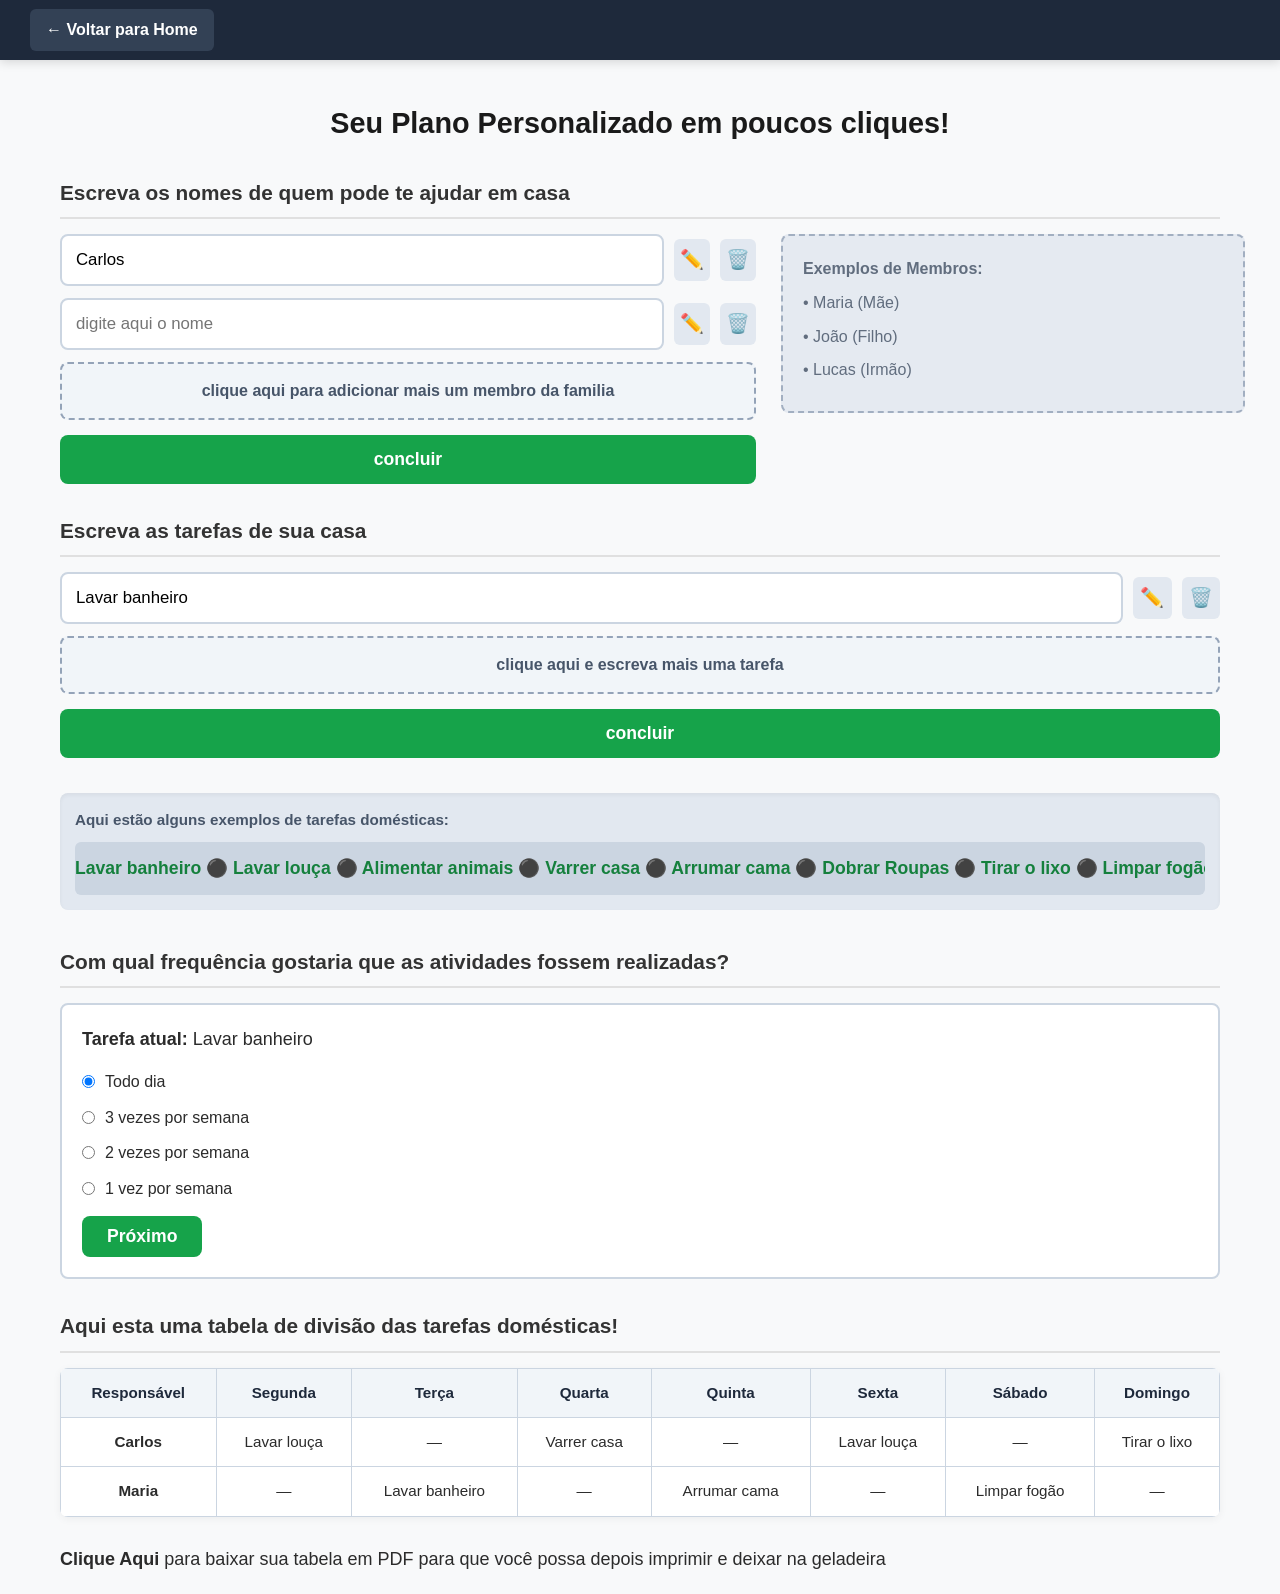
==== DivisorDeTarefas.html @ 1cbdfbcf "Aba de divisor de tarefas adicionado ainda falta ajustar o JS pra funcionar de verdade, é apenas par" ====
<!-- /**
 * ============================================================================
 * RELATÓRIO TÉCNICO DE INTEGRAÇÃO (FRONTEND -> BACKEND)
 * ============================================================================
 * 
 * OBJETIVO:
 * Integrar o formulário de criação de plano personalizado com uma API RESTful 
 * para persistência dos dados e geração automatizada da escala de tarefas.
 * 
 * ----------------------------------------------------------------------------
 * 1. Mapeamento de Entidades
 * ----------------------------------------------------------------------------
 * - Membros da Família: Array de objetos/strings representando os ajudantes.
 * - Tarefas: Array de objetos contendo o nome da tarefa e a frequência escolhida.
 * - Escala (Gerada): Objeto/Matriz contendo a distribuição dos membros por dia da semana.
 * 
 * ----------------------------------------------------------------------------
 * 2. Endpoints Necessários (Sugestão REST)
 * ----------------------------------------------------------------------------
 * 
 * [POST] /api/planos/gerar
 * - Payload de Envio (Request Body):
 *   {
 *     "membros": ["Carlos", "Maria"],
 *     "tarefas": [
 *       { "nome": "Lavar banheiro", "frequencia": "1x_semana" },
 *       { "nome": "Lavar louça", "frequencia": "todo_dia" }
 *     ]
 *   }
 * 
 * - Resposta Esperada (Response Body 200 OK):
 *   {
 *     "planoId": "12345",
 *     "escala": [
 *       {
 *         "membro": "Carlos",
 *         "dias": {
 *           "segunda": ["Lavar louça"],
 *           "terca": [],
 *           "quarta": ["Varrer casa"],
 *           "quinta": [],
 *           "sexta": ["Lavar louça"],
 *           "sabado": [],
 *           "domingo": ["Tirar o lixo"]
 *         }
 *       },
 *       ...
 *     ]
 *   }
 * 
 * ----------------------------------------------------------------------------
 * 3. Comportamentos Necessários no Frontend (Manipulação DOM / JS)
 * ----------------------------------------------------------------------------
 * - CRUD Dinâmico na Interface:
 *   - Adicionar/Remover dinamicamente campos de input para Membros e Tarefas.
 *   - Capturar o clique do botão "Próximo" na Seção 3 para alternar a tarefa atual.
 * - Renderização do Resultado:
 *   - Consumir o JSON retornado pelo backend e preencher dinamicamente a 
 *     tabela de divisão (`.tabela-tarefas`).
 * 
 * ============================================================================
 */ -->

<!DOCTYPE html>
<html lang="pt-br">
  <head>
    <meta charset="UTF-8" />
    <meta name="viewport" content="width=device-width, initial-scale=1.0" />
    <title>Plano Personalizado - Protótipo Visual</title>
    <style>
      /* --- Estilos Globais e Tipografia --- */
      * {
        box-sizing: border-box;
        margin: 0;
        padding: 0;
        font-family: Verdana, sans-serif;
        /* Custom Cursor: Seta preta estilizada */
        cursor: url("https://api.iconify.design/lucide:mouse-pointer-2.svg?color=black&width=32&height=32"),
          auto;
      }

      body {
        background-color: #f8f9fa;
        color: #2b2b2b;
        font-size: 18px; /* Fonte levemente maior */
        line-height: 1.6;
        padding-top: 80px; /* Compensa o header fixo */
      }

      h1 {
        font-size: 1.8rem;
        color: #1a1a1a;
        margin-bottom: 25px;
        text-align: center;
      }

      h2 {
        font-size: 1.3rem;
        color: #333;
        margin: 30px 0 15px 0;
        border-bottom: 2px solid #e0e0e0;
        padding-bottom: 8px;
      }

      /* --- Header Fixo --- */
      header {
        position: fixed;
        top: 0;
        left: 0;
        width: 100%;
        height: 60px;
        background-color: #1e293b;
        display: flex;
        align-items: center;
        padding: 0 30px;
        box-shadow: 0 2px 10px rgba(0, 0, 0, 0.15);
        z-index: 1000;
      }

      .btn-home {
        color: #ffffff;
        text-decoration: none;
        font-weight: bold;
        font-size: 1rem;
        background-color: #334155;
        padding: 8px 16px;
        border-radius: 6px;
        transition: background-color 0.2s, transform 0.2s;
      }

      .btn-home:hover {
        background-color: #475569;
        transform: translateY(-2px);
      }

      /* --- Estrutura Main --- */
      main {
        max-width: 1200px;
        margin: 0 auto;
        padding: 20px;
      }

      /* Grid 60 / 40 */
      .grid-2col {
        display: grid;
        grid-template-columns: 60% 40%;
        gap: 25px;
        align-items: start;
        margin-bottom: 20px;
      }

      @media (max-width: 850px) {
        .grid-2col {
          grid-template-columns: 100%;
        }
      }

      /* --- Retângulos, Inputs e Botões --- */
      .item-input-group {
        display: flex;
        align-items: center;
        gap: 10px;
        margin-bottom: 12px;
      }

      .box-input {
        width: 100%;
        padding: 14px;
        font-size: 1.05rem;
        border: 2px solid #cbd5e1;
        border-radius: 8px;
        background-color: #ffffff;
        outline: none;
        transition: border-color 0.2s, box-shadow 0.2s, transform 0.2s;
      }

      /* Efeito Focus/Hover ao interagir ou aproximar do retângulo */
      .box-input:hover,
      .box-input:focus,
      .btn-add:hover {
        border-color: #2563eb;
        box-shadow: 0 4px 12px rgba(37, 99, 235, 0.2);
        transform: translateY(-2px);
      }

      .btn-add {
        width: 100%;
        padding: 14px;
        font-size: 1rem;
        background-color: #f1f5f9;
        border: 2px dashed #94a3b8;
        border-radius: 8px;
        color: #475569;
        text-align: center;
        font-weight: bold;
        transition: all 0.2s;
        margin-bottom: 15px;
      }

      .btn-concluir {
        width: 100%;
        padding: 14px;
        font-size: 1.1rem;
        font-weight: bold;
        background-color: #16a34a;
        color: white;
        border: none;
        border-radius: 8px;
        transition: background-color 0.2s, transform 0.2s;
      }

      .btn-concluir:hover {
        background-color: #15803d;
        transform: translateY(-2px);
      }

      /* --- Ícones de Ação e Tooltips --- */
      .action-icon {
        position: relative;
        display: inline-flex;
        align-items: center;
        justify-content: center;
        width: 42px;
        height: 42px;
        background-color: #e2e8f0;
        border-radius: 6px;
        font-size: 1.2rem;
        user-select: none;
      }

      .action-icon:hover {
        background-color: #cbd5e1;
      }

      /* Custom Tooltip */
      .action-icon[data-tooltip]:hover::after {
        content: attr(data-tooltip);
        position: absolute;
        bottom: 110%;
        left: 50%;
        transform: translateX(-50%);
        background-color: #0f172a;
        color: #ffffff;
        padding: 6px 10px;
        font-size: 0.8rem;
        border-radius: 4px;
        white-space: nowrap;
        pointer-events: none;
        z-index: 10;
      }

      /* --- Lado Direito: Área do Exemplo Visual --- */
      .exemplo-card {
        position: relative;
        background-color: #e2e8f0;
        border: 2px dashed #94a3b8;
        border-radius: 8px;
        padding: 20px;
        opacity: 0.85;
      }

      .exemplo-card p {
        font-size: 1rem;
        color: #475569;
        margin-bottom: 8px;
      }

      .exemplo-card:hover::after {
        content: "← Isso é apenas um exemplo, preencha com suas informações ao lado esquerdo";
        position: absolute;
        top: -45px;
        left: 0;
        right: 0;
        background-color: #0f172a;
        color: #ffffff;
        padding: 10px 14px;
        font-size: 0.85rem;
        border-radius: 6px;
        box-shadow: 0 4px 10px rgba(0, 0, 0, 0.2);
        z-index: 20;
      }

      /* --- Painel / Marquee --- */
      .painel-container {
        margin: 35px 0;
        background-color: #e2e8f0; /* Fundo cinza prateado */
        border-radius: 8px;
        padding: 15px;
        box-shadow: inset 0 2px 4px rgba(0, 0, 0, 0.05);
      }

      .painel-legenda {
        font-size: 0.95rem;
        font-weight: bold;
        color: #475569;
        margin-bottom: 10px;
      }

      .marquee-wrapper {
        overflow: hidden;
        white-space: nowrap;
        background-color: #cbd5e1;
        padding: 12px 0;
        border-radius: 6px;
      }

      .marquee-content {
        display: inline-block;
        color: #15803d; /* Texto Verde */
        font-weight: bold;
        font-size: 1.1rem;
        animation: marquee 25s linear infinite;
      }

      @keyframes marquee {
        0% {
          transform: translateX(0%);
        }
        100% {
          transform: translateX(-50%);
        }
      }

      /* --- Simulação das Etapas Dinâmicas e Tabela --- */
      .frequencia-box {
        background-color: #ffffff;
        border: 2px solid #cbd5e1;
        padding: 20px;
        border-radius: 8px;
        margin-top: 15px;
      }

      .options-group {
        display: flex;
        flex-direction: column;
        gap: 10px;
        margin: 15px 0;
      }

      .options-group label {
        font-size: 1rem;
        display: flex;
        align-items: center;
        gap: 10px;
      }

      /* Tabela Estilizada */
      .tabela-tarefas {
        width: 100%;
        border-collapse: collapse;
        margin-top: 15px;
        background-color: #ffffff;
        border-radius: 8px;
        overflow: hidden;
        box-shadow: 0 2px 8px rgba(0, 0, 0, 0.05);
      }

      .tabela-tarefas th,
      .tabela-tarefas td {
        border: 1px solid #cbd5e1;
        padding: 12px;
        text-align: center;
        font-size: 0.95rem;
      }

      .tabela-tarefas th {
        background-color: #f1f5f9;
        color: #1e293b;
      }
    </style>
  </head>
  <body>
    <!-- Header Fixo -->
    <header>
      <a href="index.html" class="btn-home">← Voltar para Home</a>
    </header>

    <main>
      <h1>Seu Plano Personalizado em poucos cliques!</h1>

      <!-- Seção 1: Membros da Família -->
      <h2>Escreva os nomes de quem pode te ajudar em casa</h2>
      <div class="grid-2col">
        <!-- Lado Esquerdo: Formulário / Mapeamento de Interações -->
        <div>
          <div class="item-input-group">
            <input
              type="text"
              class="box-input"
              value="Carlos"
              placeholder="Digite aqui o nome"
            />
            <div class="action-icon" data-tooltip="Editar nome">✏️</div>
            <div class="action-icon" data-tooltip="Deletar nome">🗑️</div>
          </div>

          <div class="item-input-group">
            <input
              type="text"
              class="box-input"
              placeholder="digite aqui o nome"
            />
            <div class="action-icon" data-tooltip="Editar nome">✏️</div>
            <div class="action-icon" data-tooltip="Deletar nome">🗑️</div>
          </div>

          <div class="btn-add">
            clique aqui para adicionar mais um membro da familia
          </div>
          <button class="btn-concluir">concluir</button>
        </div>

        <!-- Lado Direito: Exemplo Estático com Hover Tooltip -->
        <div class="exemplo-card">
          <p><strong>Exemplos de Membros:</strong></p>
          <p>• Maria (Mãe)</p>
          <p>• João (Filho)</p>
          <p>• Lucas (Irmão)</p>
        </div>
      </div>

      <!-- Seção 2: Tarefas da Casa -->
      <h2>Escreva as tarefas de sua casa</h2>
      <div style="margin-bottom: 20px">
        <div class="item-input-group">
          <input
            type="text"
            class="box-input"
            value="Lavar banheiro"
            placeholder="clique aqui e escreva uma tarefa"
          />
          <div class="action-icon" data-tooltip="Editar tarefa">✏️</div>
          <div class="action-icon" data-tooltip="Deletar tarefa">🗑️</div>
        </div>

        <div class="btn-add">clique aqui e escreva mais uma tarefa</div>
        <button class="btn-concluir">concluir</button>
      </div>

      <!-- Painel Marquee / Letreiro Digital -->
      <div class="painel-container">
        <div class="painel-legenda">
          Aqui estão alguns exemplos de tarefas domésticas:
        </div>
        <div class="marquee-wrapper">
          <div class="marquee-content">
            Lavar banheiro ⚫ Lavar louça ⚫ Alimentar animais ⚫ Varrer casa ⚫
            Arrumar cama ⚫ Dobrar Roupas ⚫ Tirar o lixo ⚫ Limpar fogão ⚫ Tirar
            pó ⚫ Limpar quintal ⚫ Limpar geladeira ⚫ Lavar banheiro ⚫ Lavar
            louça ⚫ Alimentar animais ⚫ Varrer casa ⚫ Arrumar cama ⚫ Dobrar
            Roupas ⚫ Tirar o lixo ⚫ Limpar fogão ⚫ Tirar pó ⚫ Limpar quintal ⚫
            Limpar geladeira ⚫
          </div>
        </div>
      </div>

      <!-- Seção 3: Frequência (Simulação Visual do Passo a Passo) -->
      <h2>Com qual frequência gostaria que as atividades fossem realizadas?</h2>
      <div class="frequencia-box">
        <p><strong>Tarefa atual:</strong> Lavar banheiro</p>

        <div class="options-group">
          <label><input type="radio" name="freq" checked /> Todo dia</label>
          <label><input type="radio" name="freq" /> 3 vezes por semana</label>
          <label><input type="radio" name="freq" /> 2 vezes por semana</label>
          <label><input type="radio" name="freq" /> 1 vez por semana</label>
        </div>

        <button class="btn-concluir" style="width: auto; padding: 10px 25px">
          Próximo
        </button>
      </div>

      <!-- Seção 4: Tabela de Divisão -->
      <h2>Aqui esta uma tabela de divisão das tarefas domésticas!</h2>
      <table class="tabela-tarefas">
        <thead>
          <tr>
            <th>Responsável</th>
            <th>Segunda</th>
            <th>Terça</th>
            <th>Quarta</th>
            <th>Quinta</th>
            <th>Sexta</th>
            <th>Sábado</th>
            <th>Domingo</th>
          </tr>
        </thead>
        <tbody>
          <tr>
            <td><strong>Carlos</strong></td>
            <td>Lavar louça</td>
            <td>—</td>
            <td>Varrer casa</td>
            <td>—</td>
            <td>Lavar louça</td>
            <td>—</td>
            <td>Tirar o lixo</td>
          </tr>
          <tr>
            <td><strong>Maria</strong></td>
            <td>—</td>
            <td>Lavar banheiro</td>
            <td>—</td>
            <td>Arrumar cama</td>
            <td>—</td>
            <td>Limpar fogão</td>
            <td>—</td>
          </tr>
        </tbody>
      </table><br>
      <p><b>Clique Aqui</b> para baixar sua tabela em PDF para que você possa depois imprimir e deixar na geladeira</p>
    </main>
  </body>
</html>
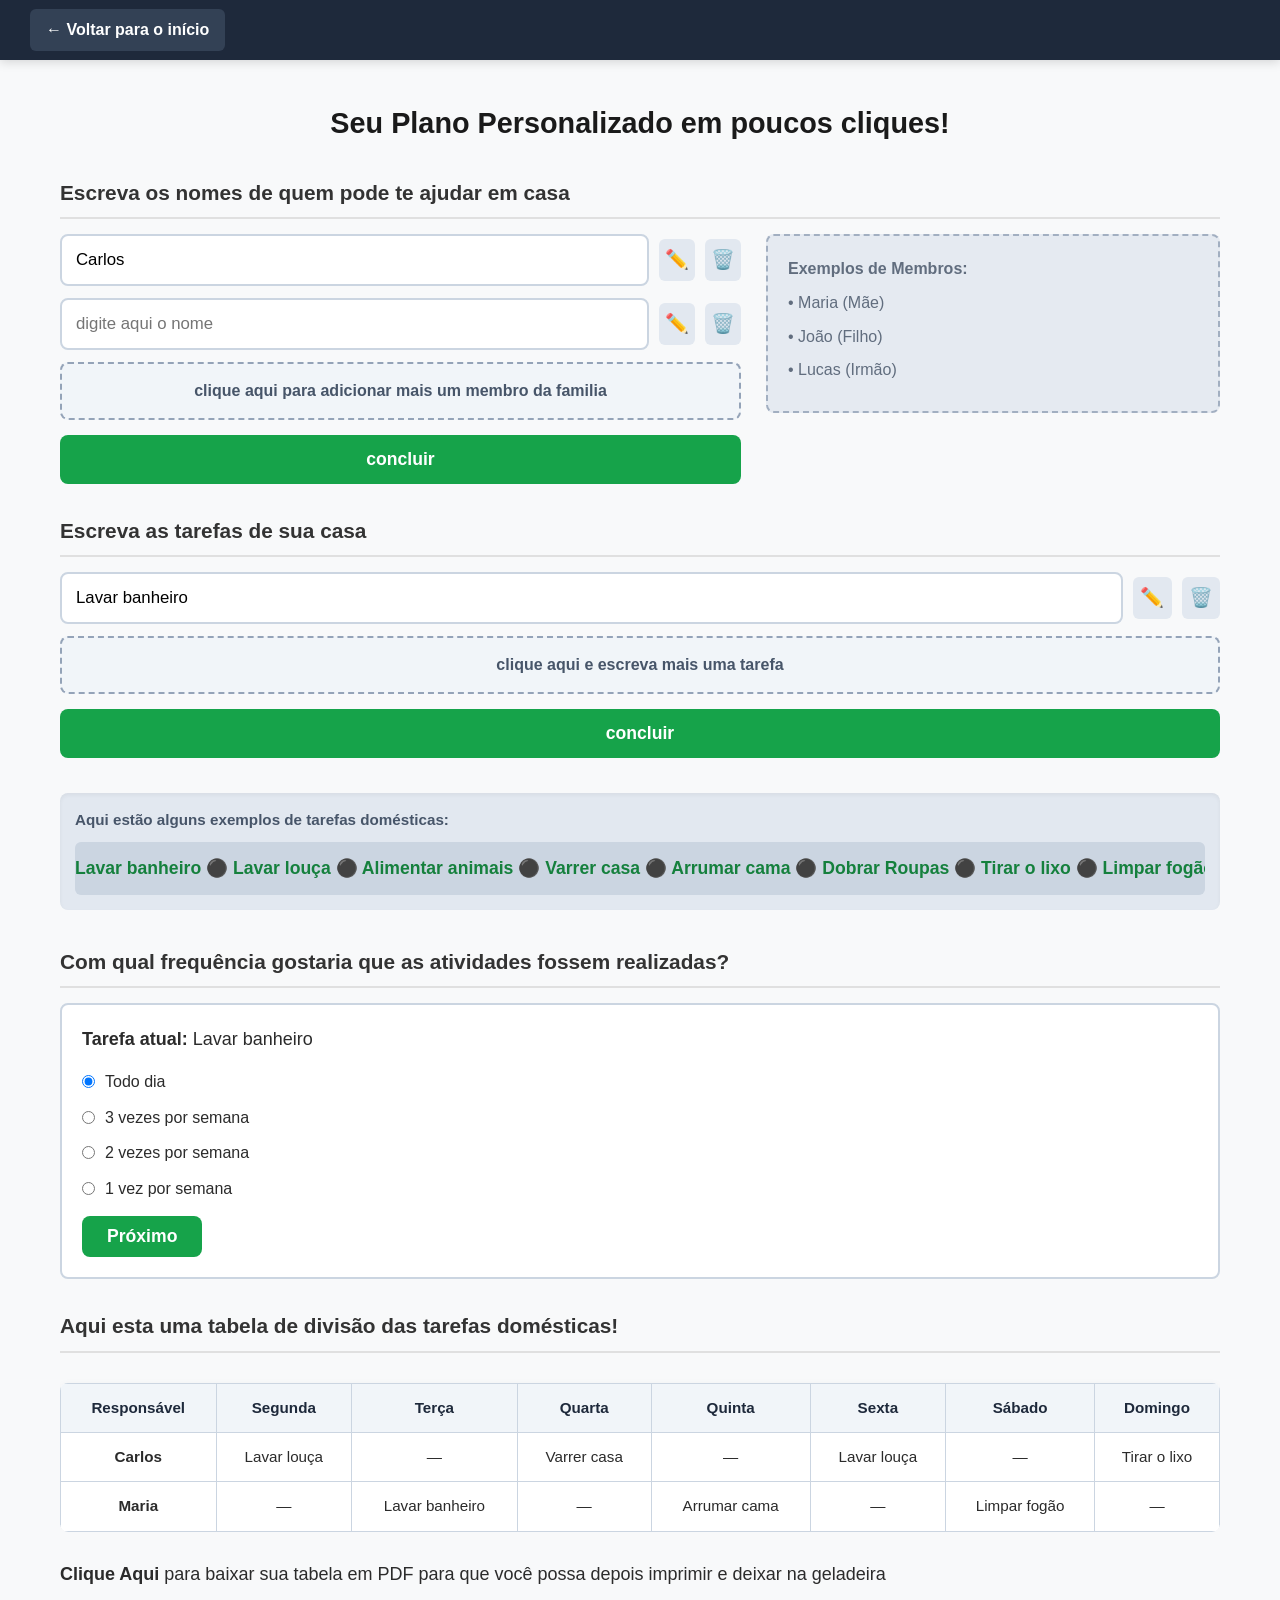
==== commit fcb24aaf: "Melhora responsividade e atualiza conteúdo" ====
--- a/DivisorDeTarefas.html
+++ b/DivisorDeTarefas.html
@@ -66,7 +66,8 @@
   <head>
     <meta charset="UTF-8" />
     <meta name="viewport" content="width=device-width, initial-scale=1.0" />
-    <title>Plano Personalizado - Protótipo Visual</title>
+    <title>Organizador Doméstico - Protótipo</title>
+    <link rel="icon" href="https://upload.wikimedia.org/wikipedia/commons/8/89/Artworkbean_broom.svg?utm_source=commons.wikimedia.org&utm_campaign=index&utm_content=original"/>
     <style>
       /* --- Estilos Globais e Tipografia --- */
       * {
@@ -83,8 +84,9 @@
         background-color: #f8f9fa;
         color: #2b2b2b;
         font-size: 18px; /* Fonte levemente maior */
-        line-height: 1.6;
-        padding-top: 80px; /* Compensa o header fixo */
+        line-height: 1.6;
+        padding-top: 80px; /* Compensa o header fixo */
+        overflow-x: hidden;
       }
 
       h1 {
@@ -143,7 +145,7 @@
       /* Grid 60 / 40 */
       .grid-2col {
         display: grid;
-        grid-template-columns: 60% 40%;
+        grid-template-columns: minmax(0, 3fr) minmax(260px, 2fr);
         gap: 25px;
         align-items: start;
         margin-bottom: 20px;
@@ -363,16 +365,35 @@
         font-size: 0.95rem;
       }
 
-      .tabela-tarefas th {
-        background-color: #f1f5f9;
-        color: #1e293b;
-      }
+      .tabela-tarefas th {
+        background-color: #f1f5f9;
+        color: #1e293b;
+      }
+
+      .tabela-wrapper {
+        overflow-x: auto;
+        -webkit-overflow-scrolling: touch;
+        border-radius: 8px;
+      }
+
+      @media (max-width: 600px) {
+        body { font-size: 16px; padding-top: 70px; }
+        header { height: 54px; padding: 0 16px; }
+        .btn-home { font-size: 0.9rem; padding: 7px 12px; }
+        main { padding: 16px; }
+        h1 { font-size: 1.5rem; }
+        .item-input-group { flex-wrap: wrap; }
+        .box-input { flex: 1 1 100%; }
+        .action-icon { width: 38px; height: 38px; }
+        .exemplo-card:hover::after { display: none; }
+        .tabela-tarefas { min-width: 760px; }
+      }
     </style>
   </head>
   <body>
     <!-- Header Fixo -->
     <header>
-      <a href="index.html" class="btn-home">← Voltar para Home</a>
+      <a href="index.html" class="btn-home">← Voltar para o início</a>
     </header>
 
     <main>
@@ -473,7 +494,8 @@
 
       <!-- Seção 4: Tabela de Divisão -->
       <h2>Aqui esta uma tabela de divisão das tarefas domésticas!</h2>
-      <table class="tabela-tarefas">
+      <div class="tabela-wrapper" tabindex="0" aria-label="Tabela de tarefas: deslize lateralmente para ver todos os dias">
+      <table class="tabela-tarefas">
         <thead>
           <tr>
             <th>Responsável</th>
@@ -508,7 +530,8 @@
             <td>—</td>
           </tr>
         </tbody>
-      </table><br>
+      </table>
+      </div><br>
       <p><b>Clique Aqui</b> para baixar sua tabela em PDF para que você possa depois imprimir e deixar na geladeira</p>
     </main>
   </body>
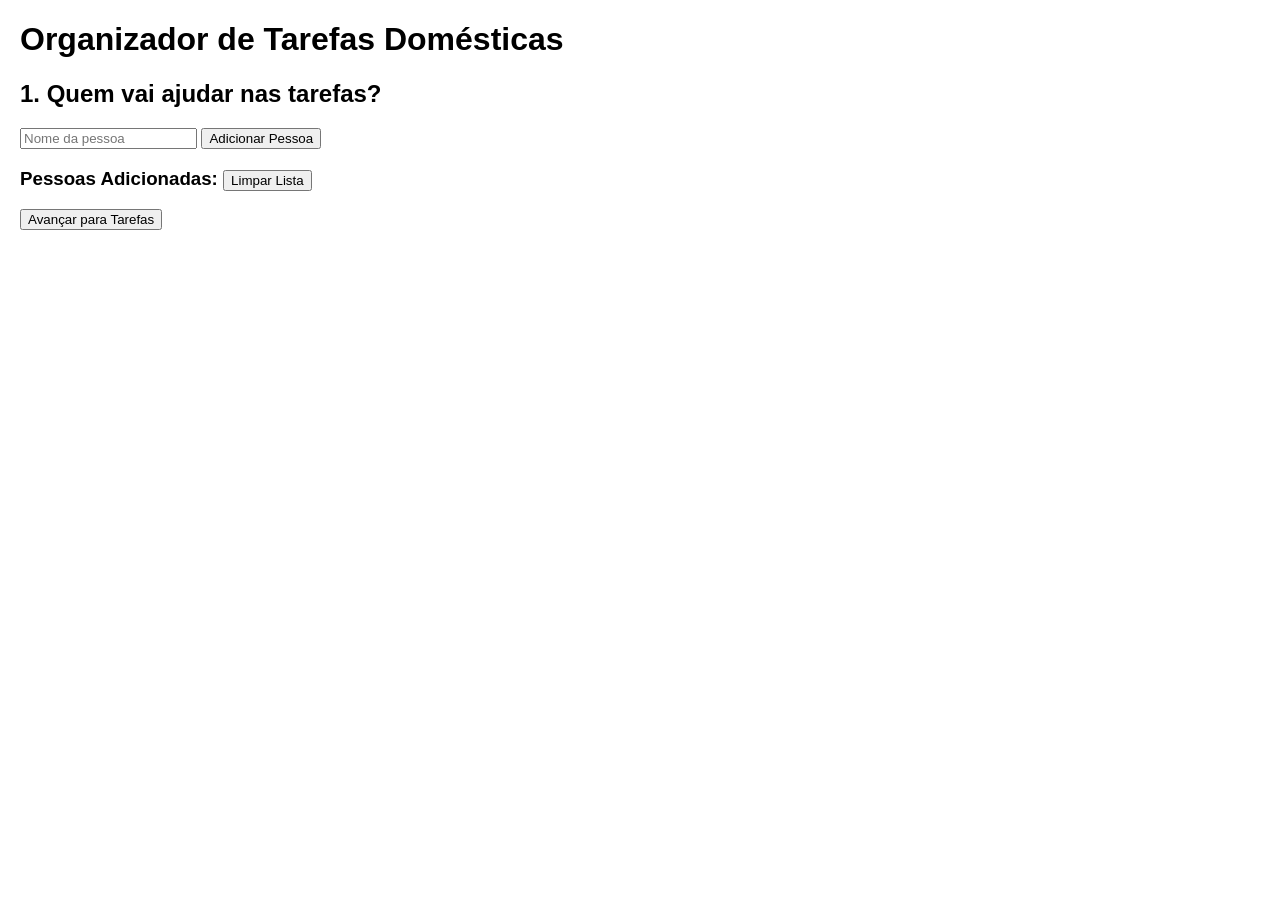
==== commit 835dd869: "Revise HTML layout and styles for task manager Adicionado Sistema (Algoritmo de JS) do divisor da ta" ====
--- a/DivisorDeTarefas.html
+++ b/DivisorDeTarefas.html
@@ -1,504 +1,138 @@
-<!-- /**
- * ============================================================================
- * RELATÓRIO TÉCNICO DE INTEGRAÇÃO (FRONTEND -> BACKEND)
- * ============================================================================
- * 
- * OBJETIVO:
- * Integrar o formulário de criação de plano personalizado com uma API RESTful 
- * para persistência dos dados e geração automatizada da escala de tarefas.
- * 
- * ----------------------------------------------------------------------------
- * 1. Mapeamento de Entidades
- * ----------------------------------------------------------------------------
- * - Membros da Família: Array de objetos/strings representando os ajudantes.
- * - Tarefas: Array de objetos contendo o nome da tarefa e a frequência escolhida.
- * - Escala (Gerada): Objeto/Matriz contendo a distribuição dos membros por dia da semana.
- * 
- * ----------------------------------------------------------------------------
- * 2. Endpoints Necessários (Sugestão REST)
- * ----------------------------------------------------------------------------
- * 
- * [POST] /api/planos/gerar
- * - Payload de Envio (Request Body):
- *   {
- *     "membros": ["Carlos", "Maria"],
- *     "tarefas": [
- *       { "nome": "Lavar banheiro", "frequencia": "1x_semana" },
- *       { "nome": "Lavar louça", "frequencia": "todo_dia" }
- *     ]
- *   }
- * 
- * - Resposta Esperada (Response Body 200 OK):
- *   {
- *     "planoId": "12345",
- *     "escala": [
- *       {
- *         "membro": "Carlos",
- *         "dias": {
- *           "segunda": ["Lavar louça"],
- *           "terca": [],
- *           "quarta": ["Varrer casa"],
- *           "quinta": [],
- *           "sexta": ["Lavar louça"],
- *           "sabado": [],
- *           "domingo": ["Tirar o lixo"]
- *         }
- *       },
- *       ...
- *     ]
- *   }
- * 
- * ----------------------------------------------------------------------------
- * 3. Comportamentos Necessários no Frontend (Manipulação DOM / JS)
- * ----------------------------------------------------------------------------
- * - CRUD Dinâmico na Interface:
- *   - Adicionar/Remover dinamicamente campos de input para Membros e Tarefas.
- *   - Capturar o clique do botão "Próximo" na Seção 3 para alternar a tarefa atual.
- * - Renderização do Resultado:
- *   - Consumir o JSON retornado pelo backend e preencher dinamicamente a 
- *     tabela de divisão (`.tabela-tarefas`).
- * 
- * ============================================================================
- */ -->
-
 <!DOCTYPE html>
-<html lang="pt-br">
+<html lang="pt-BR">
   <head>
     <meta charset="UTF-8" />
-    <meta name="viewport" content="width=device-width, initial-scale=1.0" />
-    <title>Organizador Doméstico - Protótipo</title>
-    <link rel="icon" href="https://upload.wikimedia.org/wikipedia/commons/8/89/Artworkbean_broom.svg?utm_source=commons.wikimedia.org&utm_campaign=index&utm_content=original"/>
+    <title>Gerenciador de Tarefas Domésticas</title>
+    <!-- CSS ABAIXO -->
     <style>
-      /* --- Estilos Globais e Tipografia --- */
-      * {
-        box-sizing: border-box;
-        margin: 0;
-        padding: 0;
-        font-family: Verdana, sans-serif;
-        /* Custom Cursor: Seta preta estilizada */
-        cursor: url("https://api.iconify.design/lucide:mouse-pointer-2.svg?color=black&width=32&height=32"),
-          auto;
-      }
-
       body {
-        background-color: #f8f9fa;
-        color: #2b2b2b;
-        font-size: 18px; /* Fonte levemente maior */
-        line-height: 1.6;
-        padding-top: 80px; /* Compensa o header fixo */
-        overflow-x: hidden;
-      }
-
-      h1 {
-        font-size: 1.8rem;
-        color: #1a1a1a;
-        margin-bottom: 25px;
+        font-family: Arial, sans-serif;
+        margin: 20px;
+      }
+      table {
+        border-collapse: collapse;
+        width: 100%;
+        margin-top: 15px;
+      }
+      th,
+      td {
+        border: 1px solid #ccc;
+        padding: 8px;
         text-align: center;
-      }
-
-      h2 {
-        font-size: 1.3rem;
-        color: #333;
-        margin: 30px 0 15px 0;
-        border-bottom: 2px solid #e0e0e0;
-        padding-bottom: 8px;
-      }
-
-      /* --- Header Fixo --- */
-      header {
-        position: fixed;
-        top: 0;
-        left: 0;
-        width: 100%;
-        height: 60px;
-        background-color: #1e293b;
-        display: flex;
-        align-items: center;
-        padding: 0 30px;
-        box-shadow: 0 2px 10px rgba(0, 0, 0, 0.15);
-        z-index: 1000;
-      }
-
-      .btn-home {
-        color: #ffffff;
-        text-decoration: none;
+        vertical-align: top;
+        min-width: 110px;
+        min-height: 50px;
+      }
+      th {
+        background-color: #f2f2f2;
+      }
+      .tarefa-card {
+        background-color: #e3f2fd;
+        border: 1px solid #2196f3;
+        border-radius: 4px;
+        padding: 6px;
+        margin: 4px 0;
+        cursor: grab;
+        font-size: 13px;
+        user-select: none;
+      }
+      .tarefa-card:active {
+        cursor: grabbing;
+      }
+      /* Quando a mesma tarefa já existir no mesmo dia */
+      .tarefa-card.duplicada {
+        background-color: #ffebee !important;
+        border-color: #f44336 !important;
+        color: #c62828 !important;
+      }
+      .alerta-duplicada {
+        font-size: 10px;
+        color: #d32f2f;
+        display: block;
+        margin-top: 3px;
         font-weight: bold;
-        font-size: 1rem;
-        background-color: #334155;
-        padding: 8px 16px;
-        border-radius: 6px;
-        transition: background-color 0.2s, transform 0.2s;
-      }
-
-      .btn-home:hover {
-        background-color: #475569;
-        transform: translateY(-2px);
-      }
-
-      /* --- Estrutura Main --- */
-      main {
-        max-width: 1200px;
-        margin: 0 auto;
-        padding: 20px;
-      }
-
-      /* Grid 60 / 40 */
-      .grid-2col {
-        display: grid;
-        grid-template-columns: minmax(0, 3fr) minmax(260px, 2fr);
-        gap: 25px;
-        align-items: start;
-        margin-bottom: 20px;
-      }
-
-      @media (max-width: 850px) {
-        .grid-2col {
-          grid-template-columns: 100%;
-        }
-      }
-
-      /* --- Retângulos, Inputs e Botões --- */
-      .item-input-group {
-        display: flex;
-        align-items: center;
-        gap: 10px;
-        margin-bottom: 12px;
-      }
-
-      .box-input {
-        width: 100%;
-        padding: 14px;
-        font-size: 1.05rem;
-        border: 2px solid #cbd5e1;
-        border-radius: 8px;
-        background-color: #ffffff;
-        outline: none;
-        transition: border-color 0.2s, box-shadow 0.2s, transform 0.2s;
-      }
-
-      /* Efeito Focus/Hover ao interagir ou aproximar do retângulo */
-      .box-input:hover,
-      .box-input:focus,
-      .btn-add:hover {
-        border-color: #2563eb;
-        box-shadow: 0 4px 12px rgba(37, 99, 235, 0.2);
-        transform: translateY(-2px);
-      }
-
-      .btn-add {
-        width: 100%;
-        padding: 14px;
-        font-size: 1rem;
-        background-color: #f1f5f9;
-        border: 2px dashed #94a3b8;
-        border-radius: 8px;
-        color: #475569;
-        text-align: center;
-        font-weight: bold;
-        transition: all 0.2s;
-        margin-bottom: 15px;
-      }
-
-      .btn-concluir {
-        width: 100%;
-        padding: 14px;
-        font-size: 1.1rem;
-        font-weight: bold;
-        background-color: #16a34a;
-        color: white;
-        border: none;
-        border-radius: 8px;
-        transition: background-color 0.2s, transform 0.2s;
-      }
-
-      .btn-concluir:hover {
-        background-color: #15803d;
-        transform: translateY(-2px);
-      }
-
-      /* --- Ícones de Ação e Tooltips --- */
-      .action-icon {
-        position: relative;
-        display: inline-flex;
-        align-items: center;
-        justify-content: center;
-        width: 42px;
-        height: 42px;
-        background-color: #e2e8f0;
-        border-radius: 6px;
-        font-size: 1.2rem;
-        user-select: none;
-      }
-
-      .action-icon:hover {
-        background-color: #cbd5e1;
-      }
-
-      /* Custom Tooltip */
-      .action-icon[data-tooltip]:hover::after {
-        content: attr(data-tooltip);
-        position: absolute;
-        bottom: 110%;
-        left: 50%;
-        transform: translateX(-50%);
-        background-color: #0f172a;
-        color: #ffffff;
-        padding: 6px 10px;
-        font-size: 0.8rem;
-        border-radius: 4px;
-        white-space: nowrap;
-        pointer-events: none;
-        z-index: 10;
-      }
-
-      /* --- Lado Direito: Área do Exemplo Visual --- */
-      .exemplo-card {
-        position: relative;
-        background-color: #e2e8f0;
-        border: 2px dashed #94a3b8;
-        border-radius: 8px;
-        padding: 20px;
-        opacity: 0.85;
-      }
-
-      .exemplo-card p {
-        font-size: 1rem;
-        color: #475569;
-        margin-bottom: 8px;
-      }
-
-      .exemplo-card:hover::after {
-        content: "← Isso é apenas um exemplo, preencha com suas informações ao lado esquerdo";
-        position: absolute;
-        top: -45px;
-        left: 0;
-        right: 0;
-        background-color: #0f172a;
-        color: #ffffff;
-        padding: 10px 14px;
-        font-size: 0.85rem;
-        border-radius: 6px;
-        box-shadow: 0 4px 10px rgba(0, 0, 0, 0.2);
-        z-index: 20;
-      }
-
-      /* --- Painel / Marquee --- */
-      .painel-container {
-        margin: 35px 0;
-        background-color: #e2e8f0; /* Fundo cinza prateado */
-        border-radius: 8px;
-        padding: 15px;
-        box-shadow: inset 0 2px 4px rgba(0, 0, 0, 0.05);
-      }
-
-      .painel-legenda {
-        font-size: 0.95rem;
-        font-weight: bold;
-        color: #475569;
+      }
+      .drop-zone {
+        min-height: 40px;
+      }
+      .drag-over {
+        background-color: #e8f5e9;
+      }
+      .campo-grupo {
         margin-bottom: 10px;
       }
-
-      .marquee-wrapper {
-        overflow: hidden;
-        white-space: nowrap;
-        background-color: #cbd5e1;
-        padding: 12px 0;
-        border-radius: 6px;
-      }
-
-      .marquee-content {
-        display: inline-block;
-        color: #15803d; /* Texto Verde */
-        font-weight: bold;
-        font-size: 1.1rem;
-        animation: marquee 25s linear infinite;
-      }
-
-      @keyframes marquee {
-        0% {
-          transform: translateX(0%);
-        }
-        100% {
-          transform: translateX(-50%);
-        }
-      }
-
-      /* --- Simulação das Etapas Dinâmicas e Tabela --- */
-      .frequencia-box {
-        background-color: #ffffff;
-        border: 2px solid #cbd5e1;
-        padding: 20px;
-        border-radius: 8px;
-        margin-top: 15px;
-      }
-
-      .options-group {
-        display: flex;
-        flex-direction: column;
-        gap: 10px;
-        margin: 15px 0;
-      }
-
-      .options-group label {
-        font-size: 1rem;
-        display: flex;
-        align-items: center;
-        gap: 10px;
-      }
-
-      /* Tabela Estilizada */
-      .tabela-tarefas {
-        width: 100%;
-        border-collapse: collapse;
-        margin-top: 15px;
-        background-color: #ffffff;
-        border-radius: 8px;
-        overflow: hidden;
-        box-shadow: 0 2px 8px rgba(0, 0, 0, 0.05);
-      }
-
-      .tabela-tarefas th,
-      .tabela-tarefas td {
-        border: 1px solid #cbd5e1;
-        padding: 12px;
-        text-align: center;
-        font-size: 0.95rem;
-      }
-
-      .tabela-tarefas th {
-        background-color: #f1f5f9;
-        color: #1e293b;
-      }
-
-      .tabela-wrapper {
-        overflow-x: auto;
-        -webkit-overflow-scrolling: touch;
-        border-radius: 8px;
-      }
-
-      @media (max-width: 600px) {
-        body { font-size: 16px; padding-top: 70px; }
-        header { height: 54px; padding: 0 16px; }
-        .btn-home { font-size: 0.9rem; padding: 7px 12px; }
-        main { padding: 16px; }
-        h1 { font-size: 1.5rem; }
-        .item-input-group { flex-wrap: wrap; }
-        .box-input { flex: 1 1 100%; }
-        .action-icon { width: 38px; height: 38px; }
-        .exemplo-card:hover::after { display: none; }
-        .tabela-tarefas { min-width: 760px; }
-      }
     </style>
   </head>
+  <!-- HTML ABAIXO -->
   <body>
-    <!-- Header Fixo -->
-    <header>
-      <a href="index.html" class="btn-home">← Voltar para o início</a>
-    </header>
-
-    <main>
-      <h1>Seu Plano Personalizado em poucos cliques!</h1>
-
-      <!-- Seção 1: Membros da Família -->
-      <h2>Escreva os nomes de quem pode te ajudar em casa</h2>
-      <div class="grid-2col">
-        <!-- Lado Esquerdo: Formulário / Mapeamento de Interações -->
-        <div>
-          <div class="item-input-group">
-            <input
-              type="text"
-              class="box-input"
-              value="Carlos"
-              placeholder="Digite aqui o nome"
-            />
-            <div class="action-icon" data-tooltip="Editar nome">✏️</div>
-            <div class="action-icon" data-tooltip="Deletar nome">🗑️</div>
-          </div>
-
-          <div class="item-input-group">
-            <input
-              type="text"
-              class="box-input"
-              placeholder="digite aqui o nome"
-            />
-            <div class="action-icon" data-tooltip="Editar nome">✏️</div>
-            <div class="action-icon" data-tooltip="Deletar nome">🗑️</div>
-          </div>
-
-          <div class="btn-add">
-            clique aqui para adicionar mais um membro da familia
-          </div>
-          <button class="btn-concluir">concluir</button>
-        </div>
-
-        <!-- Lado Direito: Exemplo Estático com Hover Tooltip -->
-        <div class="exemplo-card">
-          <p><strong>Exemplos de Membros:</strong></p>
-          <p>• Maria (Mãe)</p>
-          <p>• João (Filho)</p>
-          <p>• Lucas (Irmão)</p>
-        </div>
+    <h1>Organizador de Tarefas Domésticas</h1>
+
+    <!-- BLOCO 1: Pessoas -->
+    <div id="bloco1">
+      <h2>1. Quem vai ajudar nas tarefas?</h2>
+      <input
+        type="text"
+        id="nomePessoa"
+        placeholder="Nome da pessoa"
+        onkeydown="if(event.key === 'Enter') adicionarPessoa()"
+      />
+      <button onclick="adicionarPessoa()">Adicionar Pessoa</button>
+
+      <h3>
+        Pessoas Adicionadas:
+        <button onclick="resetarPessoas()">Limpar Lista</button>
+      </h3>
+      <ul id="listaPessoas"></ul>
+
+      <button onclick="irParaBloco2()">Avançar para Tarefas</button>
+    </div>
+
+    <!-- BLOCO 2: Tarefas e Frequência juntas -->
+    <div id="bloco2" style="display: none">
+      <h2>2. Quais tarefas precisam ser feitas e com qual frequência?</h2>
+      <div class="campo-grupo">
+        <input
+          type="text"
+          id="nomeTarefa"
+          placeholder="Ex: Lavar louça"
+          onkeydown="if(event.key === 'Enter') document.getElementById('freqTarefa').focus()"
+        />
+        <label for="freqTarefa">Vezes por semana (1 a 7):</label>
+        <input
+          type="number"
+          id="freqTarefa"
+          min="1"
+          max="7"
+          placeholder="1"
+          onkeydown="if(event.key === 'Enter') adicionarTarefa()"
+        />
+        <button onclick="adicionarTarefa()">Adicionar Tarefa</button>
       </div>
 
-      <!-- Seção 2: Tarefas da Casa -->
-      <h2>Escreva as tarefas de sua casa</h2>
-      <div style="margin-bottom: 20px">
-        <div class="item-input-group">
-          <input
-            type="text"
-            class="box-input"
-            value="Lavar banheiro"
-            placeholder="clique aqui e escreva uma tarefa"
-          />
-          <div class="action-icon" data-tooltip="Editar tarefa">✏️</div>
-          <div class="action-icon" data-tooltip="Deletar tarefa">🗑️</div>
-        </div>
-
-        <div class="btn-add">clique aqui e escreva mais uma tarefa</div>
-        <button class="btn-concluir">concluir</button>
-      </div>
-
-      <!-- Painel Marquee / Letreiro Digital -->
-      <div class="painel-container">
-        <div class="painel-legenda">
-          Aqui estão alguns exemplos de tarefas domésticas:
-        </div>
-        <div class="marquee-wrapper">
-          <div class="marquee-content">
-            Lavar banheiro ⚫ Lavar louça ⚫ Alimentar animais ⚫ Varrer casa ⚫
-            Arrumar cama ⚫ Dobrar Roupas ⚫ Tirar o lixo ⚫ Limpar fogão ⚫ Tirar
-            pó ⚫ Limpar quintal ⚫ Limpar geladeira ⚫ Lavar banheiro ⚫ Lavar
-            louça ⚫ Alimentar animais ⚫ Varrer casa ⚫ Arrumar cama ⚫ Dobrar
-            Roupas ⚫ Tirar o lixo ⚫ Limpar fogão ⚫ Tirar pó ⚫ Limpar quintal ⚫
-            Limpar geladeira ⚫
-          </div>
-        </div>
-      </div>
-
-      <!-- Seção 3: Frequência (Simulação Visual do Passo a Passo) -->
-      <h2>Com qual frequência gostaria que as atividades fossem realizadas?</h2>
-      <div class="frequencia-box">
-        <p><strong>Tarefa atual:</strong> Lavar banheiro</p>
-
-        <div class="options-group">
-          <label><input type="radio" name="freq" checked /> Todo dia</label>
-          <label><input type="radio" name="freq" /> 3 vezes por semana</label>
-          <label><input type="radio" name="freq" /> 2 vezes por semana</label>
-          <label><input type="radio" name="freq" /> 1 vez por semana</label>
-        </div>
-
-        <button class="btn-concluir" style="width: auto; padding: 10px 25px">
-          Próximo
-        </button>
-      </div>
-
-      <!-- Seção 4: Tabela de Divisão -->
-      <h2>Aqui esta uma tabela de divisão das tarefas domésticas!</h2>
-      <div class="tabela-wrapper" tabindex="0" aria-label="Tabela de tarefas: deslize lateralmente para ver todos os dias">
-      <table class="tabela-tarefas">
+      <h3>
+        Tarefas Adicionadas:
+        <button onclick="resetarTarefas()">Limpar Lista</button>
+      </h3>
+      <ul id="listaTarefas"></ul>
+
+      <button onclick="gerarTabela()">Gerar Tabela Semanal</button>
+    </div>
+
+    <!-- FINALIZAÇÃO: Tabela -->
+    <div id="blocoFinal" style="display: none">
+      <h2>Escala Semanal de Tarefas</h2>
+      <p>
+        <em
+          >Dica: Você pode arrastar os blocos de tarefas para mudar o dia ou a
+          pessoa! Se a tarefa ficar vermelha, significa que ela já está
+          atribuída a outra pessoa nesse mesmo dia.</em
+        >
+      </p>
+
+      <table id="tabelaEscala">
         <thead>
           <tr>
-            <th>Responsável</th>
+            <th>Pessoas / Dias</th>
             <th>Segunda</th>
             <th>Terça</th>
             <th>Quarta</th>
@@ -508,31 +142,368 @@
             <th>Domingo</th>
           </tr>
         </thead>
-        <tbody>
-          <tr>
-            <td><strong>Carlos</strong></td>
-            <td>Lavar louça</td>
-            <td>—</td>
-            <td>Varrer casa</td>
-            <td>—</td>
-            <td>Lavar louça</td>
-            <td>—</td>
-            <td>Tirar o lixo</td>
-          </tr>
-          <tr>
-            <td><strong>Maria</strong></td>
-            <td>—</td>
-            <td>Lavar banheiro</td>
-            <td>—</td>
-            <td>Arrumar cama</td>
-            <td>—</td>
-            <td>Limpar fogão</td>
-            <td>—</td>
-          </tr>
-        </tbody>
-      </table>
-      </div><br>
-      <p><b>Clique Aqui</b> para baixar sua tabela em PDF para que você possa depois imprimir e deixar na geladeira</p>
-    </main>
+        <tbody id="corpoTabela"></tbody>
+      </table>
+      <br />
+      <button onclick="reiniciar()">Recomeçar</button>
+    </div>
+
+    <!-- PROGRAMAÇÃO JS -->
+    <script>
+      const pessoas = [];
+      const tarefas = []; // Guarda objetos com { nome, freq }
+
+      const diasSemana = [
+        "Segunda",
+        "Terça",
+        "Quarta",
+        "Quinta",
+        "Sexta",
+        "Sábado",
+        "Domingo",
+      ];
+
+      // Variável para rastrear o elemento arrastado
+      let itemArrastado = null;
+
+      // --- BLOCO 1 ---
+      function adicionarPessoa() {
+        const input = document.getElementById("nomePessoa");
+        const nome = input.value.trim();
+        if (nome) {
+          pessoas.push(nome);
+          input.value = "";
+          atualizarListaPessoas();
+        }
+      }
+
+      function atualizarListaPessoas() {
+        const ul = document.getElementById("listaPessoas");
+        ul.innerHTML = pessoas
+          .map(
+            (p, index) => `
+          <li>
+              ${p}
+              <button onclick="editarPessoa(${index})">Editar</button>
+              <button onclick="excluirPessoa(${index})">Excluir</button>
+          </li>
+      `
+          )
+          .join("");
+      }
+
+      function editarPessoa(index) {
+        const novoNome = prompt("Edite o nome da pessoa:", pessoas[index]);
+        if (novoNome !== null && novoNome.trim() !== "") {
+          pessoas[index] = novoNome.trim();
+          atualizarListaPessoas();
+        }
+      }
+
+      function excluirPessoa(index) {
+        pessoas.splice(index, 1);
+        atualizarListaPessoas();
+      }
+
+      function resetarPessoas() {
+        if (pessoas.length === 0) return;
+        if (confirm("Tem certeza que deseja apagar todos os nomes da lista?")) {
+          pessoas.length = 0;
+          atualizarListaPessoas();
+        }
+      }
+
+      function irParaBloco2() {
+        if (pessoas.length === 0) {
+          alert("Adicione pelo menos uma pessoa!");
+          return;
+        }
+        document.getElementById("bloco1").style.display = "none";
+        document.getElementById("bloco2").style.display = "block";
+      }
+
+      // --- BLOCO 2 (Com validações de Frequência) ---
+      function adicionarTarefa() {
+        const inputNome = document.getElementById("nomeTarefa");
+        const inputFreq = document.getElementById("freqTarefa");
+
+        const nome = inputNome.value.trim();
+        const freqVal = parseInt(inputFreq.value) || 1;
+        if (!nome) {
+          alert("Digite o nome da tarefa!");
+          return;
+        }
+
+        // Regras de validação
+        if (isNaN(freqVal) || freqVal <= 0) {
+          alert("digite um número de 1 a 7");
+          return;
+        }
+
+        if (freqVal > 7) {
+          alert("escreva um número de 1 a 7");
+          return;
+        }
+
+        tarefas.push({ nome: nome, freq: freqVal });
+        inputNome.value = "";
+        inputNome.focus();
+        inputFreq.value = "";
+        atualizarListaTarefas();
+      }
+
+      function atualizarListaTarefas() {
+        const ul = document.getElementById("listaTarefas");
+        ul.innerHTML = tarefas
+          .map(
+            (t, index) => `
+          <li>
+              ${t.nome} (${t.freq}x por semana)
+              <button onclick="editarTarefa(${index})">Editar</button>
+              <button onclick="excluirTarefa(${index})">Excluir</button>
+          </li>
+      `
+          )
+          .join("");
+      }
+
+      function editarTarefa(index) {
+        const tarefaAtual = tarefas[index];
+        const novoNome = prompt("Edite o nome da tarefa:", tarefaAtual.nome);
+        if (novoNome === null || novoNome.trim() === "") return;
+
+        const novaFreqStr = prompt(
+          "Edite a frequência semanal (1 a 7):",
+          tarefaAtual.freq
+        );
+        const novaFreq = parseInt(novaFreqStr);
+
+        if (isNaN(novaFreq) || novaFreq <= 0) {
+          alert("digite um número de 1 a 7");
+          return;
+        }
+        if (novaFreq > 7) {
+          alert("escreva um número de 1 a 7");
+          return;
+        }
+
+        tarefas[index] = { nome: novoNome.trim(), freq: novaFreq };
+        atualizarListaTarefas();
+      }
+
+      function excluirTarefa(index) {
+        tarefas.splice(index, 1);
+        atualizarListaTarefas();
+      }
+
+      function resetarTarefas() {
+        if (tarefas.length === 0) return;
+        if (
+          confirm("Tem certeza que deseja apagar todas as tarefas da lista?")
+        ) {
+          tarefas.length = 0;
+          atualizarListaTarefas();
+        }
+      }
+
+      // --- FINALIZAÇÃO E LÓGICA DE DISTRIBUIÇÃO ---
+      function gerarTabela() {
+        if (tarefas.length === 0) {
+          alert("Adicione pelo menos uma tarefa!");
+          return;
+        }
+
+        // Estrutura de dados para a matriz final: matrizResultados[pessoaIndex][diaIndex] = Array de tarefas
+        const matrizResultados = pessoas.map(() => diasSemana.map(() => []));
+
+        // Contador de total de tarefas por pessoa na semana toda (para desempate)
+        const totalTarefasPessoa = pessoas.map(() => 0);
+
+        // Processar cada tarefa
+        tarefas.forEach((objTarefa) => {
+          const tarefaNome = objTarefa.nome;
+          const freq = objTarefa.freq;
+
+          // Distribui os dias proporcionalmente ao longo da semana
+          const diasSelecionados = calcularDiasEspacados(freq);
+
+          // Para cada dia sorteado, encontra a pessoa com MENOS tarefas naquele dia
+          diasSelecionados.forEach((diaIndex) => {
+            let melhorPessoaIndex = 0;
+            let menorCargaNoDia = Infinity;
+            let menorCargaNaSemana = Infinity;
+
+            pessoas.forEach((_, pIndex) => {
+              const cargaNoDia = matrizResultados[pIndex][diaIndex].length;
+              const cargaNaSemana = totalTarefasPessoa[pIndex];
+
+              // Busca quem tem menos tarefas no dia
+              if (cargaNoDia < menorCargaNoDia) {
+                menorCargaNoDia = cargaNoDia;
+                menorCargaNaSemana = cargaNaSemana;
+                melhorPessoaIndex = pIndex;
+              }
+              // Desempate: se empatar na carga do dia, escolhe quem tem menos tarefas no total da semana
+              else if (cargaNoDia === menorCargaNoDia) {
+                if (cargaNaSemana < menorCargaNaSemana) {
+                  menorCargaNaSemana = cargaNaSemana;
+                  melhorPessoaIndex = pIndex;
+                }
+              }
+            });
+
+            // Atribui a tarefa para a pessoa escolhida
+            matrizResultados[melhorPessoaIndex][diaIndex].push(tarefaNome);
+            totalTarefasPessoa[melhorPessoaIndex]++;
+          });
+        });
+
+        // Renderizar a tabela no HTML com suporte a Drag and Drop
+        const corpoTabela = document.getElementById("corpoTabela");
+        corpoTabela.innerHTML = "";
+
+        pessoas.forEach((pessoa, pIndex) => {
+          const tr = document.createElement("tr");
+
+          // Coluna do nome
+          let htmlLinha = `<td><strong>${pessoa}</strong></td>`;
+
+          // Colunas dos dias da semana
+          diasSemana.forEach((_, dIndex) => {
+            htmlLinha += `<td class="drop-zone" data-dia="${dIndex}" data-pessoa="${pIndex}"></td>`;
+          });
+
+          tr.innerHTML = htmlLinha;
+          corpoTabela.appendChild(tr);
+        });
+
+        // Inserir os blocos de tarefas nas células correspondentes
+        pessoas.forEach((_, pIndex) => {
+          diasSemana.forEach((_, dIndex) => {
+            const celula = corpoTabela.querySelector(
+              `td[data-pessoa="${pIndex}"][data-dia="${dIndex}"]`
+            );
+            const listaTarefasDoDia = matrizResultados[pIndex][dIndex];
+
+            listaTarefasDoDia.forEach((nomeTarefa) => {
+              const card = criarCardTarefa(nomeTarefa);
+              celula.appendChild(card);
+            });
+          });
+        });
+
+        configurarDragAndDrop();
+        atualizarVerificacoesDuplicidade();
+
+        document.getElementById("bloco2").style.display = "none";
+        document.getElementById("blocoFinal").style.display = "block";
+      }
+
+      // Criar elemento dragável para cada tarefa
+      function criarCardTarefa(nomeTarefa) {
+        const card = document.createElement("div");
+        card.className = "tarefa-card";
+        card.draggable = true;
+        card.dataset.tarefa = nomeTarefa;
+        card.innerHTML = `<span class="titulo-tarefa">${nomeTarefa}</span><span class="alerta-duplicada" style="display:none;">⚠️ Já em ${nomeTarefa} neste dia</span>`;
+
+        card.addEventListener("dragstart", (e) => {
+          itemArrastado = card;
+          e.dataTransfer.setData("text/plain", nomeTarefa);
+        });
+
+        card.addEventListener("dragend", () => {
+          itemArrastado = null;
+        });
+
+        return card;
+      }
+
+      // Configurar zonas de soltura (drop zones)
+      function configurarDragAndDrop() {
+        const celulas = document.querySelectorAll(".drop-zone");
+
+        celulas.forEach((celula) => {
+          celula.addEventListener("dragover", (e) => {
+            e.preventDefault();
+            celula.classList.add("drag-over");
+          });
+
+          celula.addEventListener("dragleave", () => {
+            celula.classList.remove("drag-over");
+          });
+
+          celula.addEventListener("drop", (e) => {
+            e.preventDefault();
+            celula.classList.remove("drag-over");
+
+            if (itemArrastado) {
+              celula.appendChild(itemArrastado);
+              atualizarVerificacoesDuplicidade();
+            }
+          });
+        });
+      }
+
+      // Atualizar avisos de duplicidade (sem bloquear o movimento)
+      function atualizarVerificacoesDuplicidade() {
+        diasSemana.forEach((diaNome, dIndex) => {
+          const celulasDoDia = document.querySelectorAll(
+            `td[data-dia="${dIndex}"]`
+          );
+
+          // Mapeia quantas vezes cada tarefa aparece nesse dia da semana
+          const contagemTarefas = {};
+
+          celulasDoDia.forEach((celula) => {
+            const cards = celula.querySelectorAll(".tarefa-card");
+            cards.forEach((card) => {
+              const nome = card.dataset.tarefa;
+              contagemTarefas[nome] = (contagemTarefas[nome] || 0) + 1;
+            });
+          });
+
+          // Aplica a estilização vermelha caso apareça mais de 1 vez no mesmo dia
+          celulasDoDia.forEach((celula) => {
+            const cards = celula.querySelectorAll(".tarefa-card");
+            cards.forEach((card) => {
+              const nome = card.dataset.tarefa;
+              const alerta = card.querySelector(".alerta-duplicada");
+
+              if (contagemTarefas[nome] > 1) {
+                card.classList.add("duplicada");
+                alerta.textContent = `⚠️ Já atribuído a ${diaNome}`;
+                alerta.style.display = "block";
+              } else {
+                card.classList.remove("duplicada");
+                alerta.style.display = "none";
+              }
+            });
+          });
+        });
+      }
+
+      // Função para espalhar os dias uniformemente durante a semana
+      function calcularDiasEspacados(freq) {
+        const dias = [];
+        const passo = 7 / freq;
+        for (let i = 0; i < freq; i++) {
+          const diaIndex = Math.floor(i * passo);
+          dias.push(diaIndex);
+        }
+        return dias;
+      }
+
+      function reiniciar() {
+        pessoas.length = 0;
+        tarefas.length = 0;
+
+        atualizarListaPessoas();
+        atualizarListaTarefas();
+
+        document.getElementById("blocoFinal").style.display = "none";
+        document.getElementById("bloco1").style.display = "block";
+      }
+    </script>
   </body>
 </html>
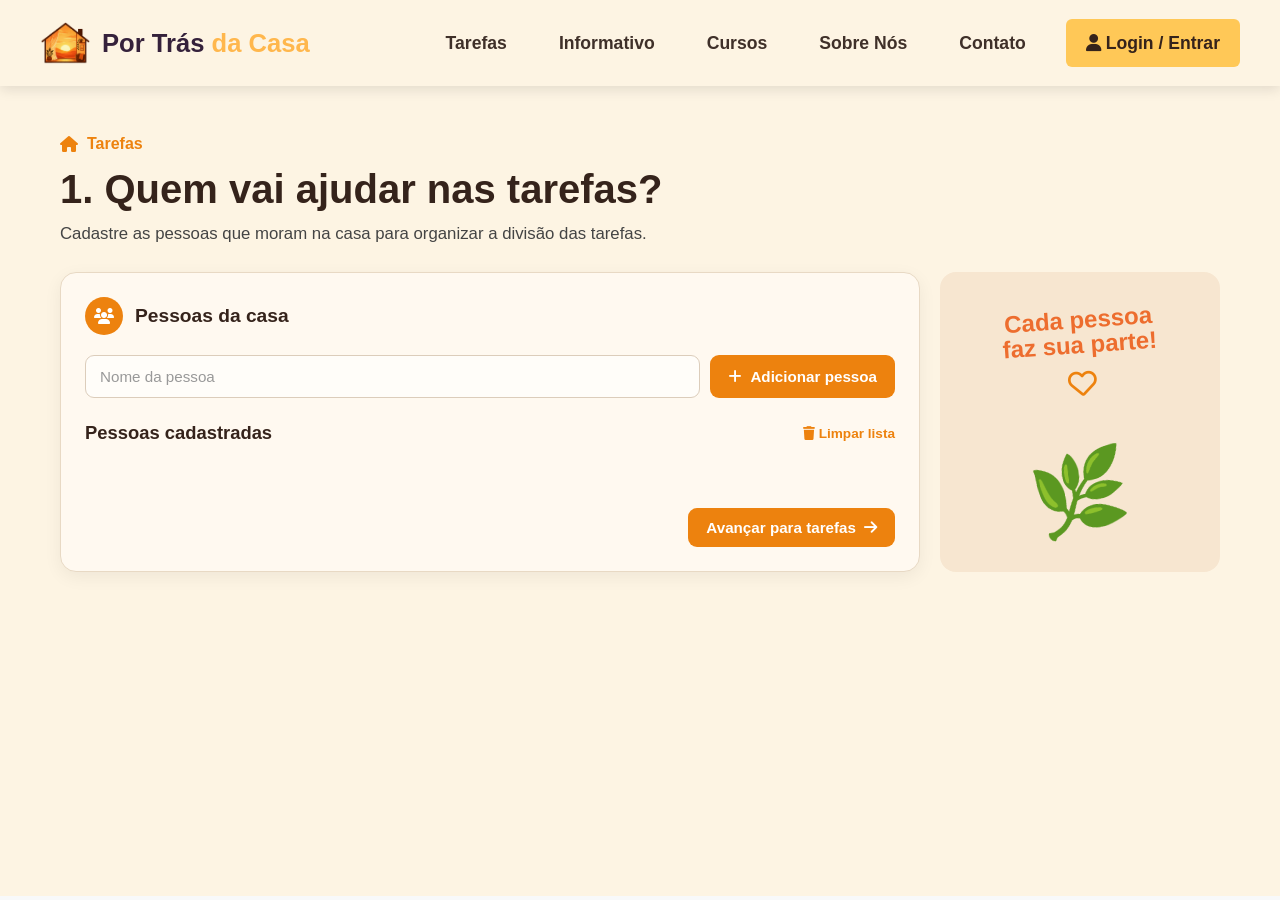
==== commit 06c44579: "adiciona style-divisor e DivisorDeTarefas atualizado" ====
--- a/DivisorDeTarefas.html
+++ b/DivisorDeTarefas.html
@@ -1,509 +1,2092 @@
 <!DOCTYPE html>
 <html lang="pt-BR">
-  <head>
-    <meta charset="UTF-8" />
-    <title>Gerenciador de Tarefas Domésticas</title>
-    <!-- CSS ABAIXO -->
-    <style>
-      body {
-        font-family: Arial, sans-serif;
-        margin: 20px;
+
+<head>
+  <meta charset="UTF-8">
+  <meta name="viewport" content="width=device-width, initial-scale=1.0">
+
+  <title>Divisor de Tarefas - Por Trás da Casa</title>
+
+  <link rel="icon" href="fotoevideo/Logo.png">
+
+  <!-- CSS PRINCIPAL DO PROJETO -->
+  <link rel="stylesheet" href="style-index.css">
+
+  <!-- CSS ESPECÍFICO DESTA PÁGINA -->
+  <link rel="stylesheet" href="style-divisor.css">
+
+  <!-- FONT AWESOME -->
+  <link rel="stylesheet" href="https://cdnjs.cloudflare.com/ajax/libs/font-awesome/6.5.2/css/all.min.css">
+</head>
+
+<body>
+
+  <!-- =====================================================
+         MENU DE NAVEGAÇÃO
+         ===================================================== -->
+
+  <header class="navbar">
+
+    <div class="logo">
+
+      <img src="fotoevideo/Logo.png" alt="Logo Por Trás da Casa">
+
+      <h1>
+        Por Trás
+        <span>da Casa</span>
+      </h1>
+
+    </div>
+
+
+    <nav>
+
+      <ul class="nav-links">
+
+        <li>
+          <a href="index.html#tarefas" class="active">
+            Tarefas
+          </a>
+        </li>
+
+        <li>
+          <a href="index.html#informativo">
+            Informativo
+          </a>
+        </li>
+
+        <li>
+          <a href="index.html#cursos">
+            Cursos
+          </a>
+        </li>
+
+        <li>
+          <a href="index.html#sobre">
+            Sobre Nós
+          </a>
+        </li>
+
+        <li>
+          <a href="index.html#contato">
+            Contato
+          </a>
+        </li>
+
+        <li>
+
+          <a href="login.html" class="btn-nav-login">
+            <i class="fa-solid fa-user"></i>
+
+            Login / Entrar
+          </a>
+
+        </li>
+
+      </ul>
+
+    </nav>
+
+  </header>
+
+
+  <!-- =====================================================
+         CONTEÚDO PRINCIPAL
+         ===================================================== -->
+
+  <main class="divisor-main">
+
+
+    <!-- =================================================
+             BLOCO 1
+             CADASTRO DAS PESSOAS
+             ================================================= -->
+
+    <section id="bloco1" class="etapa-container">
+
+      <div class="cabecalho-etapa">
+
+        <div>
+
+          <div class="breadcrumb">
+
+            <i class="fa-solid fa-house"></i>
+
+            <span>Tarefas</span>
+
+          </div>
+
+
+          <h2>
+            1. Quem vai ajudar nas tarefas?
+          </h2>
+
+
+          <p>
+            Cadastre as pessoas que moram na casa
+            para organizar a divisão das tarefas.
+          </p>
+
+        </div>
+
+      </div>
+
+
+      <div class="conteudo-pessoas">
+
+        <!-- CARD PRINCIPAL -->
+
+        <div class="card-etapa">
+
+          <div class="card-titulo">
+
+            <div class="icone-titulo">
+
+              <i class="fa-solid fa-users"></i>
+
+            </div>
+
+            <h3>
+              Pessoas da casa
+            </h3>
+
+          </div>
+
+
+          <div class="form-adicionar">
+
+            <input type="text" id="nomePessoa" placeholder="Nome da pessoa" onkeydown="
+                                if(event.key === 'Enter')
+                                adicionarPessoa()
+                            ">
+
+            <button type="button" onclick="adicionarPessoa()" class="btn-principal">
+
+              <i class="fa-solid fa-plus"></i>
+
+              Adicionar pessoa
+
+            </button>
+
+          </div>
+
+
+          <div class="lista-titulo">
+
+            <strong>
+              Pessoas cadastradas
+            </strong>
+
+            <button type="button" onclick="resetarPessoas()" class="btn-limpar">
+
+              <i class="fa-solid fa-trash"></i>
+
+              Limpar lista
+
+            </button>
+
+          </div>
+
+
+          <ul id="listaPessoas" class="lista-pessoas">
+          </ul>
+
+
+          <div class="acoes-etapa">
+
+            <button type="button" onclick="irParaBloco2()" class="btn-principal">
+
+              Avançar para tarefas
+
+              <i class="fa-solid fa-arrow-right"></i>
+
+            </button>
+
+          </div>
+
+        </div>
+
+
+        <!-- CARD DECORATIVO -->
+
+        <div class="card-decorativo">
+
+          <div class="mensagem-decorativa">
+
+            <strong>
+              Cada pessoa
+              <br>
+              faz sua parte!
+            </strong>
+
+            <i class="fa-regular fa-heart"></i>
+
+          </div>
+
+
+          <div class="folhagem">
+            🌿
+          </div>
+
+        </div>
+
+      </div>
+
+    </section>
+
+
+    <!-- =================================================
+             BLOCO 2
+             CADASTRO DAS TAREFAS
+             ================================================= -->
+
+    <section id="bloco2" class="etapa-container" style="display: none;">
+
+      <div class="cabecalho-etapa">
+
+        <div>
+
+          <div class="breadcrumb">
+
+            <i class="fa-solid fa-house"></i>
+
+            <span>Tarefas</span>
+
+          </div>
+
+
+          <h2>
+            2. Quais tarefas precisam ser feitas?
+          </h2>
+
+
+          <p>
+            Adicione as tarefas da casa e defina
+            a frequência de cada uma.
+          </p>
+
+        </div>
+
+
+        <button type="button" onclick="voltarParaPessoas()" class="btn-voltar">
+
+          <i class="fa-solid fa-arrow-left"></i>
+
+          Voltar
+
+        </button>
+
+      </div>
+
+
+      <div class="conteudo-tarefas">
+
+
+        <!-- =========================================
+                     NOVA TAREFA
+                     ========================================= -->
+
+        <div class="card-etapa card-nova-tarefa">
+
+          <div class="card-titulo">
+
+            <div class="icone-titulo">
+
+              <i class="fa-solid fa-users"></i>
+
+            </div>
+
+            <h3>
+              Nova tarefa
+            </h3>
+
+          </div>
+
+
+          <div class="campo">
+
+            <label for="nomeTarefa">
+              Nome da tarefa
+            </label>
+
+            <input type="text" id="nomeTarefa" placeholder="Ex.: Lavar louça" onkeydown="
+                                if(event.key === 'Enter')
+                                document.getElementById('freqTarefa').focus()
+                            ">
+
+          </div>
+
+
+          <div class="campo">
+
+            <label for="freqTarefa">
+              Vezes por semana
+            </label>
+
+            <input type="number" id="freqTarefa" min="1" max="7" placeholder="1" onkeydown="
+                                if(event.key === 'Enter')
+                                adicionarTarefa()
+                            ">
+
+            <small>
+              Escolha um número de 1 a 7.
+            </small>
+
+          </div>
+
+
+          <button type="button" onclick="adicionarTarefa()" class="btn-principal">
+
+            <i class="fa-solid fa-plus"></i>
+
+            Salvar tarefa
+
+          </button>
+
+        </div>
+
+
+        <!-- =========================================
+                     TAREFAS CADASTRADAS
+                     ========================================= -->
+
+        <div class="card-etapa">
+
+          <div class="card-titulo">
+
+            <div class="icone-titulo">
+
+              <i class="fa-solid fa-list-check"></i>
+
+            </div>
+
+            <h3>
+              Tarefas cadastradas
+            </h3>
+
+          </div>
+
+
+          <div class="lista-titulo">
+
+            <strong>
+              Lista de tarefas
+            </strong>
+
+            <button type="button" onclick="resetarTarefas()" class="btn-limpar">
+
+              <i class="fa-solid fa-trash"></i>
+
+              Limpar lista
+
+            </button>
+
+          </div>
+
+
+          <ul id="listaTarefas" class="lista-tarefas">
+          </ul>
+
+
+          <div class="acoes-etapa">
+
+            <button type="button" onclick="gerarTabela()" class="btn-principal">
+
+              Gerar tabela semanal
+
+              <i class="fa-solid fa-calendar-days"></i>
+
+            </button>
+
+          </div>
+
+        </div>
+
+      </div>
+
+    </section>
+
+
+    <!-- =================================================
+             BLOCO FINAL
+             ESCALA SEMANAL
+             ================================================= -->
+
+    <section id="blocoFinal" class="bloco-final" style="display: none;">
+
+      <!-- CABEÇALHO -->
+
+      <div class="cabecalho-tarefas">
+
+        <div>
+
+          <div class="breadcrumb">
+
+            <i class="fa-solid fa-house"></i>
+
+            <span>Tarefas</span>
+
+          </div>
+
+
+          <h2>
+            3. Como ficou a divisão das tarefas?
+          </h2>
+
+
+          <p>
+            Confira a organização semanal das tarefas
+            para cada pessoa.
+          </p>
+
+          <button type="button" class="btn-imprimir" onclick="imprimirTabela()">
+            <i class="fa-solid fa-print"></i>
+            Imprimir tabela
+          </button>
+
+        </div>
+
+
+        <button type="button" onclick="voltarParaTarefas()" class="btn-voltar">
+
+          <i class="fa-solid fa-arrow-left"></i>
+
+          Voltar
+
+        </button>
+
+      </div>
+
+
+      <!-- CARD DA TABELA -->
+
+      <div class="tabela-container">
+
+        <div class="tabela-header">
+
+          <div>
+
+            <i class="fa-solid fa-calendar-days"></i>
+
+            <strong>
+              Escala semanal
+            </strong>
+
+          </div>
+
+        </div>
+
+        <div class="info-impressao">
+
+          <div class="campo-impressao">
+            <strong>Semana:</strong>
+            <span id="semanaImpressao"></span>
+          </div>
+
+          <div class="campo-impressao">
+            <strong>Responsável:</strong>
+            <span class="linha-preenchimento">
+              ______________________________________
+            </span>
+          </div>
+
+        </div>
+
+        <div class="tabela-scroll">
+
+          <table id="tabelaEscala">
+
+            <thead>
+
+              <tr>
+
+                <th>
+                  Pessoas / Dias
+                </th>
+
+                <th>
+                  Segunda
+                </th>
+
+                <th>
+                  Terça
+                </th>
+
+                <th>
+                  Quarta
+                </th>
+
+                <th>
+                  Quinta
+                </th>
+
+                <th>
+                  Sexta
+                </th>
+
+                <th>
+                  Sábado
+                </th>
+
+                <th>
+                  Domingo
+                </th>
+
+              </tr>
+
+            </thead>
+
+
+            <tbody id="corpoTabela">
+            </tbody>
+
+          </table>
+
+        </div>
+
+      </div>
+
+      <div class="observacoes-impressao">
+
+        <strong>Observações:</strong>
+
+        <span>
+          ________________________________________________________________
+        </span>
+
+        <span>
+          ________________________________________________________________
+        </span>
+
+      </div>
+
+      <div class="conferencia-impressao">
+
+        <div>
+          Responsável pela conferência:
+          __________________________________
+        </div>
+
+        <div>
+          Data:
+          ____/____/________
+        </div>
+
+      </div>
+
+      <!-- DICA -->
+
+      <div class="dica-tarefas">
+
+        <i class="fa-solid fa-lightbulb"></i>
+
+        <div>
+
+          <strong>
+            Dica
+          </strong>
+
+          <p>
+            Você pode arrastar uma tarefa para outro
+            dia ou para outra pessoa. Se uma mesma
+            tarefa aparecer para duas pessoas no mesmo
+            dia, ela será destacada.
+          </p>
+
+        </div>
+
+      </div>
+
+
+      <!-- BOTÃO RECOMEÇAR -->
+
+      <div class="acoes-final">
+
+        <button type="button" onclick="reiniciar()" class="btn-reiniciar">
+
+          <i class="fa-solid fa-rotate-left"></i>
+
+          Recomeçar
+
+        </button>
+
+      </div>
+
+    </section>
+
+  </main>
+
+
+
+  <!-- =====================================================
+         JAVASCRIPT
+         ===================================================== -->
+
+  <script>
+
+    /* =================================================
+       DADOS DO SISTEMA
+       ================================================= */
+
+    const pessoas = [];
+
+    const tarefas = [];
+
+
+    const diasSemana = [
+
+      "Segunda",
+      "Terça",
+      "Quarta",
+      "Quinta",
+      "Sexta",
+      "Sábado",
+      "Domingo"
+
+    ];
+
+
+    /* Elemento que está sendo arrastado */
+
+    let itemArrastado = null;
+
+
+
+    /* =================================================
+       BLOCO 1 - PESSOAS
+       ================================================= */
+
+
+    function adicionarPessoa() {
+
+      const input =
+        document.getElementById("nomePessoa");
+
+      const nome =
+        input.value.trim();
+
+
+      if (!nome) {
+
+        alert(
+          "Digite o nome da pessoa!"
+        );
+
+        return;
       }
-      table {
-        border-collapse: collapse;
-        width: 100%;
-        margin-top: 15px;
+
+
+      pessoas.push(nome);
+
+
+      input.value = "";
+
+
+      atualizarListaPessoas();
+
+      input.focus();
+
+    }
+
+
+
+    function atualizarListaPessoas() {
+      const ul = document.getElementById("listaPessoas");
+
+      ul.innerHTML = pessoas
+        .map(
+          (pessoa, index) => `
+                <li class="item-pessoa">
+                    <div class="pessoa-info">
+                        <div class="avatar-pessoa">
+                            <i class="fa-solid fa-user"></i>
+                        </div>
+
+                        <strong id="nome-pessoa-${index}">
+                            ${pessoa}
+                        </strong>
+
+                        <input
+                            type="text"
+                            id="input-pessoa-${index}"
+                            value="${pessoa}"
+                            style="display: none;"
+                        >
+                    </div>
+
+                    <div class="acoes-item">
+                        <button
+                            type="button"
+                            onclick="editarPessoa(${index})"
+                            title="Editar pessoa"
+                        >
+                            <i class="fa-solid fa-pen"></i>
+                        </button>
+
+                        <button
+                            type="button"
+                            onclick="salvarPessoa(${index})"
+                            title="Salvar alteração"
+                            id="salvar-${index}"
+                            style="display: none;"
+                        >
+                            <i class="fa-solid fa-check"></i>
+                        </button>
+
+                        <button
+                            type="button"
+                            onclick="cancelarEdicao(${index})"
+                            title="Cancelar"
+                            id="cancelar-${index}"
+                            style="display: none;"
+                        >
+                            <i class="fa-solid fa-xmark"></i>
+                        </button>
+
+                        <button
+                            type="button"
+                            onclick="excluirPessoa(${index})"
+                            title="Excluir pessoa"
+                        >
+                            <i class="fa-solid fa-trash"></i>
+                        </button>
+                    </div>
+                </li>
+            `
+        )
+        .join("");
+    }
+
+    function editarPessoa(index) {
+      const nome = document.getElementById(`nome-pessoa-${index}`);
+      const input = document.getElementById(`input-pessoa-${index}`);
+
+      const botaoEditar = document.querySelector(
+        `button[onclick="editarPessoa(${index})"]`
+      );
+
+      const botaoSalvar = document.getElementById(`salvar-${index}`);
+      const botaoCancelar = document.getElementById(`cancelar-${index}`);
+
+      nome.style.display = "none";
+      input.style.display = "block";
+
+      botaoEditar.style.display = "none";
+      botaoSalvar.style.display = "inline-block";
+      botaoCancelar.style.display = "inline-block";
+
+      input.focus();
+      input.select();
+    }
+
+    function salvarPessoa(index) {
+      const input = document.getElementById(`input-pessoa-${index}`);
+
+      const novoNome = input.value.trim();
+
+      if (novoNome === "") {
+        alert("O nome não pode ficar vazio!");
+        input.focus();
+        return;
       }
-      th,
-      td {
-        border: 1px solid #ccc;
-        padding: 8px;
-        text-align: center;
-        vertical-align: top;
-        min-width: 110px;
-        min-height: 50px;
+
+      pessoas[index] = novoNome;
+
+      atualizarListaPessoas();
+    }
+
+    function cancelarEdicao(index) {
+      atualizarListaPessoas();
+    }
+
+    function excluirPessoa(index) {
+
+      pessoas.splice(index, 1);
+
+      atualizarListaPessoas();
+
+    }
+
+
+
+    function resetarPessoas() {
+
+      if (pessoas.length === 0) {
+
+        return;
+
       }
-      th {
-        background-color: #f2f2f2;
+
+
+      const confirmar = confirm(
+        "Tem certeza que deseja apagar todos os nomes da lista?"
+      );
+
+
+      if (confirmar) {
+
+        pessoas.length = 0;
+
+        atualizarListaPessoas();
+
       }
-      .tarefa-card {
-        background-color: #e3f2fd;
-        border: 1px solid #2196f3;
-        border-radius: 4px;
-        padding: 6px;
-        margin: 4px 0;
-        cursor: grab;
-        font-size: 13px;
-        user-select: none;
+
+    }
+
+
+
+    function irParaBloco2() {
+
+      if (pessoas.length === 0) {
+
+        alert(
+          "Adicione pelo menos uma pessoa!"
+        );
+
+        return;
+
       }
-      .tarefa-card:active {
-        cursor: grabbing;
+
+
+      document.getElementById(
+        "bloco1"
+      ).style.display = "none";
+
+
+      document.getElementById(
+        "bloco2"
+      ).style.display = "block";
+
+
+      window.scrollTo({
+        top: 0,
+        behavior: "smooth"
+      });
+
+    }
+
+
+
+    function voltarParaPessoas() {
+
+      document.getElementById(
+        "bloco2"
+      ).style.display = "none";
+
+
+      document.getElementById(
+        "bloco1"
+      ).style.display = "block";
+
+
+      window.scrollTo({
+        top: 0,
+        behavior: "smooth"
+      });
+
+    }
+
+
+
+    /* =================================================
+       BLOCO 2 - TAREFAS
+       ================================================= */
+
+
+    function adicionarTarefa() {
+
+      const inputNome =
+        document.getElementById("nomeTarefa");
+
+      const inputFreq =
+        document.getElementById("freqTarefa");
+
+      const nome =
+        inputNome.value.trim();
+
+      const freqVal =
+        parseInt(inputFreq.value);
+
+
+      if (!nome) {
+
+        alert("Digite o nome da tarefa!");
+
+        inputNome.focus();
+
+        return;
       }
-      /* Quando a mesma tarefa já existir no mesmo dia */
-      .tarefa-card.duplicada {
-        background-color: #ffebee !important;
-        border-color: #f44336 !important;
-        color: #c62828 !important;
+
+
+      if (
+        isNaN(freqVal) ||
+        freqVal < 1 ||
+        freqVal > 7
+      ) {
+
+        alert("Digite uma frequência de 1 a 7.");
+
+        inputFreq.focus();
+
+        return;
       }
-      .alerta-duplicada {
-        font-size: 10px;
-        color: #d32f2f;
-        display: block;
-        margin-top: 3px;
-        font-weight: bold;
+
+
+      tarefas.push({
+
+        nome: nome,
+
+        freq: freqVal
+
+      });
+
+
+      inputNome.value = "";
+
+      inputFreq.value = "";
+
+
+      atualizarListaTarefas();
+
+      inputNome.focus();
+    }
+
+
+
+    function atualizarListaTarefas() {
+
+      const ul =
+        document.getElementById("listaTarefas");
+
+
+      ul.innerHTML = tarefas
+        .map(
+          (tarefa, index) => `
+
+                <li class="item-tarefa">
+
+                    <div class="tarefa-info">
+
+                        <div class="icone-tarefa">
+                            <i class="fa-solid fa-list-check"></i>
+                        </div>
+
+                        <div>
+
+                            <strong id="nome-tarefa-${index}">
+                                ${tarefa.nome}
+                            </strong>
+
+                            <input
+                                type="text"
+                                id="input-nome-tarefa-${index}"
+                                value="${tarefa.nome}"
+                                style="display: none;"
+                            >
+
+
+                            <small id="freq-tarefa-${index}">
+                                ${tarefa.freq}
+                                ${tarefa.freq === 1
+              ? "vez por semana"
+              : "vezes por semana"
+            }
+                            </small>
+
+                            <input
+                                type="number"
+                                id="input-freq-tarefa-${index}"
+                                value="${tarefa.freq}"
+                                min="1"
+                                max="7"
+                                style="display: none;"
+                            >
+
+                        </div>
+
+                    </div>
+
+
+                    <div class="acoes-item">
+
+                        <button
+                            type="button"
+                            onclick="editarTarefa(${index})"
+                            title="Editar tarefa"
+                            id="editar-tarefa-${index}"
+                        >
+                            <i class="fa-solid fa-pen"></i>
+                        </button>
+
+
+                        <button
+                            type="button"
+                            onclick="salvarTarefa(${index})"
+                            title="Salvar alteração"
+                            id="salvar-tarefa-${index}"
+                            style="display: none;"
+                        >
+                            <i class="fa-solid fa-check"></i>
+                        </button>
+
+
+                        <button
+                            type="button"
+                            onclick="cancelarEdicaoTarefa(${index})"
+                            title="Cancelar"
+                            id="cancelar-tarefa-${index}"
+                            style="display: none;"
+                        >
+                            <i class="fa-solid fa-xmark"></i>
+                        </button>
+
+
+                        <button
+                            type="button"
+                            onclick="excluirTarefa(${index})"
+                            title="Excluir tarefa"
+                        >
+                            <i class="fa-solid fa-trash"></i>
+                        </button>
+
+                    </div>
+
+                </li>
+
+            `
+        )
+        .join("");
+    }
+
+
+
+    function editarTarefa(index) {
+
+      const nome =
+        document.getElementById(`nome-tarefa-${index}`);
+
+      const inputNome =
+        document.getElementById(`input-nome-tarefa-${index}`);
+
+      const freq =
+        document.getElementById(`freq-tarefa-${index}`);
+
+      const inputFreq =
+        document.getElementById(`input-freq-tarefa-${index}`);
+
+      const botaoEditar =
+        document.getElementById(`editar-tarefa-${index}`);
+
+      const botaoSalvar =
+        document.getElementById(`salvar-tarefa-${index}`);
+
+      const botaoCancelar =
+        document.getElementById(`cancelar-tarefa-${index}`);
+
+
+      nome.style.display = "none";
+
+      freq.style.display = "none";
+
+
+      inputNome.style.display = "block";
+
+      inputFreq.style.display = "block";
+
+
+      botaoEditar.style.display = "none";
+
+      botaoSalvar.style.display = "inline-block";
+
+      botaoCancelar.style.display = "inline-block";
+
+
+      inputNome.focus();
+
+      inputNome.select();
+    }
+
+
+
+    function salvarTarefa(index) {
+
+      const inputNome =
+        document.getElementById(`input-nome-tarefa-${index}`);
+
+      const inputFreq =
+        document.getElementById(`input-freq-tarefa-${index}`);
+
+
+      const novoNome =
+        inputNome.value.trim();
+
+      const novaFreq =
+        parseInt(inputFreq.value);
+
+
+      if (!novoNome) {
+
+        alert("Digite o nome da tarefa!");
+
+        inputNome.focus();
+
+        return;
       }
-      .drop-zone {
-        min-height: 40px;
+
+
+      if (
+        isNaN(novaFreq) ||
+        novaFreq < 1 ||
+        novaFreq > 7
+      ) {
+
+        alert("Digite uma frequência de 1 a 7.");
+
+        inputFreq.focus();
+
+        return;
       }
-      .drag-over {
-        background-color: #e8f5e9;
+
+
+      tarefas[index] = {
+
+        nome: novoNome,
+
+        freq: novaFreq
+
+      };
+
+
+      atualizarListaTarefas();
+    }
+
+
+
+    function cancelarEdicaoTarefa(index) {
+
+      atualizarListaTarefas();
+
+    }
+
+
+
+    function excluirTarefa(index) {
+
+      tarefas.splice(index, 1);
+
+      atualizarListaTarefas();
+
+    }
+
+
+
+    function resetarTarefas() {
+
+      if (tarefas.length === 0) {
+
+        return;
+
       }
-      .campo-grupo {
-        margin-bottom: 10px;
+
+
+      const confirmar = confirm(
+        "Tem certeza que deseja apagar todas as tarefas da lista?"
+      );
+
+
+      if (confirmar) {
+
+        tarefas.length = 0;
+
+        atualizarListaTarefas();
+
       }
-    </style>
-  </head>
-  <!-- HTML ABAIXO -->
-  <body>
-    <h1>Organizador de Tarefas Domésticas</h1>
-
-    <!-- BLOCO 1: Pessoas -->
-    <div id="bloco1">
-      <h2>1. Quem vai ajudar nas tarefas?</h2>
-      <input
-        type="text"
-        id="nomePessoa"
-        placeholder="Nome da pessoa"
-        onkeydown="if(event.key === 'Enter') adicionarPessoa()"
-      />
-      <button onclick="adicionarPessoa()">Adicionar Pessoa</button>
-
-      <h3>
-        Pessoas Adicionadas:
-        <button onclick="resetarPessoas()">Limpar Lista</button>
-      </h3>
-      <ul id="listaPessoas"></ul>
-
-      <button onclick="irParaBloco2()">Avançar para Tarefas</button>
-    </div>
-
-    <!-- BLOCO 2: Tarefas e Frequência juntas -->
-    <div id="bloco2" style="display: none">
-      <h2>2. Quais tarefas precisam ser feitas e com qual frequência?</h2>
-      <div class="campo-grupo">
-        <input
-          type="text"
-          id="nomeTarefa"
-          placeholder="Ex: Lavar louça"
-          onkeydown="if(event.key === 'Enter') document.getElementById('freqTarefa').focus()"
-        />
-        <label for="freqTarefa">Vezes por semana (1 a 7):</label>
-        <input
-          type="number"
-          id="freqTarefa"
-          min="1"
-          max="7"
-          placeholder="1"
-          onkeydown="if(event.key === 'Enter') adicionarTarefa()"
-        />
-        <button onclick="adicionarTarefa()">Adicionar Tarefa</button>
-      </div>
-
-      <h3>
-        Tarefas Adicionadas:
-        <button onclick="resetarTarefas()">Limpar Lista</button>
-      </h3>
-      <ul id="listaTarefas"></ul>
-
-      <button onclick="gerarTabela()">Gerar Tabela Semanal</button>
-    </div>
-
-    <!-- FINALIZAÇÃO: Tabela -->
-    <div id="blocoFinal" style="display: none">
-      <h2>Escala Semanal de Tarefas</h2>
-      <p>
-        <em
-          >Dica: Você pode arrastar os blocos de tarefas para mudar o dia ou a
-          pessoa! Se a tarefa ficar vermelha, significa que ela já está
-          atribuída a outra pessoa nesse mesmo dia.</em
-        >
-      </p>
-
-      <table id="tabelaEscala">
-        <thead>
-          <tr>
-            <th>Pessoas / Dias</th>
-            <th>Segunda</th>
-            <th>Terça</th>
-            <th>Quarta</th>
-            <th>Quinta</th>
-            <th>Sexta</th>
-            <th>Sábado</th>
-            <th>Domingo</th>
-          </tr>
-        </thead>
-        <tbody id="corpoTabela"></tbody>
-      </table>
-      <br />
-      <button onclick="reiniciar()">Recomeçar</button>
-    </div>
-
-    <!-- PROGRAMAÇÃO JS -->
-    <script>
-      const pessoas = [];
-      const tarefas = []; // Guarda objetos com { nome, freq }
-
-      const diasSemana = [
-        "Segunda",
-        "Terça",
-        "Quarta",
-        "Quinta",
-        "Sexta",
-        "Sábado",
-        "Domingo",
-      ];
-
-      // Variável para rastrear o elemento arrastado
-      let itemArrastado = null;
-
-      // --- BLOCO 1 ---
-      function adicionarPessoa() {
-        const input = document.getElementById("nomePessoa");
-        const nome = input.value.trim();
-        if (nome) {
-          pessoas.push(nome);
-          input.value = "";
-          atualizarListaPessoas();
+
+    }
+
+
+
+    /* =================================================
+       GERAÇÃO DA TABELA
+       ================================================= */
+
+
+    function gerarTabela() {
+
+      if (tarefas.length === 0) {
+
+        alert(
+          "Adicione pelo menos uma tarefa!"
+        );
+
+        return;
+
+      }
+
+
+      /*
+          matrizResultados[pessoa][dia]
+          contém as tarefas daquela pessoa
+          naquele dia.
+      */
+
+      const matrizResultados =
+        pessoas.map(
+          () =>
+            diasSemana.map(
+              () => []
+            )
+        );
+
+
+      /*
+          Quantidade total de tarefas
+          atribuídas a cada pessoa.
+      */
+
+      const totalTarefasPessoa =
+        pessoas.map(
+          () => 0
+        );
+
+
+      /* =============================================
+         DISTRIBUIÇÃO DAS TAREFAS
+         ============================================= */
+
+
+      tarefas.forEach(
+        (objTarefa) => {
+
+          const tarefaNome =
+            objTarefa.nome;
+
+
+          const freq =
+            objTarefa.freq;
+
+
+          /*
+              Calcula os dias em que
+              a tarefa será realizada.
+          */
+
+          const diasSelecionados =
+            calcularDiasEspacados(freq);
+
+
+          diasSelecionados.forEach(
+            (diaIndex) => {
+
+
+              let melhorPessoaIndex = 0;
+
+              let menorCargaNoDia =
+                Infinity;
+
+              let menorCargaNaSemana =
+                Infinity;
+
+
+              /*
+                  Procuramos a pessoa
+                  com menor carga.
+              */
+
+              pessoas.forEach(
+                (_, pIndex) => {
+
+
+                  const cargaNoDia =
+                    matrizResultados[
+                      pIndex
+                    ][
+                      diaIndex
+                    ].length;
+
+
+                  const cargaNaSemana =
+                    totalTarefasPessoa[
+                    pIndex
+                    ];
+
+
+                  /*
+                      Primeiro critério:
+                      menor carga no dia.
+                  */
+
+                  if (
+                    cargaNoDia <
+                    menorCargaNoDia
+                  ) {
+
+                    menorCargaNoDia =
+                      cargaNoDia;
+
+                    menorCargaNaSemana =
+                      cargaNaSemana;
+
+                    melhorPessoaIndex =
+                      pIndex;
+
+                  }
+
+
+                  /*
+                      Segundo critério:
+                      menor carga semanal.
+                  */
+
+                  else if (
+                    cargaNoDia ===
+                    menorCargaNoDia
+                  ) {
+
+                    if (
+                      cargaNaSemana <
+                      menorCargaNaSemana
+                    ) {
+
+                      menorCargaNaSemana =
+                        cargaNaSemana;
+
+                      melhorPessoaIndex =
+                        pIndex;
+
+                    }
+
+                  }
+
+                }
+              );
+
+
+              /*
+                  Atribui a tarefa.
+              */
+
+              matrizResultados[
+                melhorPessoaIndex
+              ][
+                diaIndex
+              ].push(
+                tarefaNome
+              );
+
+
+              totalTarefasPessoa[
+                melhorPessoaIndex
+              ]++;
+
+            }
+          );
+
         }
+      );
+
+
+
+      /* =============================================
+         RENDERIZAÇÃO DA TABELA
+         ============================================= */
+
+
+      const corpoTabela =
+        document.getElementById(
+          "corpoTabela"
+        );
+
+
+      corpoTabela.innerHTML = "";
+
+
+      pessoas.forEach(
+        (pessoa, pIndex) => {
+
+
+          const tr =
+            document.createElement(
+              "tr"
+            );
+
+
+          let htmlLinha = `
+
+                        <td class="nome-pessoa-tabela">
+
+                            <div class="pessoa-tabela">
+
+                                <div class="avatar-pessoa">
+                                    <i class="fa-solid fa-user"></i>
+                                </div>
+
+                                <strong>
+                                    ${pessoa}
+                                </strong>
+
+                            </div>
+
+                        </td>
+
+                    `;
+
+
+          diasSemana.forEach(
+            (_, dIndex) => {
+
+              htmlLinha += `
+
+                                <td
+                                    class="drop-zone"
+                                    data-dia="${dIndex}"
+                                    data-pessoa="${pIndex}"
+                                >
+                                </td>
+
+                            `;
+
+            }
+          );
+
+
+          tr.innerHTML =
+            htmlLinha;
+
+
+          corpoTabela.appendChild(
+            tr
+          );
+
+        }
+      );
+
+
+
+      /* =============================================
+         INSERIR TAREFAS
+         ============================================= */
+
+
+      pessoas.forEach(
+        (_, pIndex) => {
+
+          diasSemana.forEach(
+            (_, dIndex) => {
+
+
+              const celula =
+                corpoTabela.querySelector(
+                  `td[data-pessoa="${pIndex}"][data-dia="${dIndex}"]`
+                );
+
+
+              const listaTarefasDoDia =
+                matrizResultados[
+                pIndex
+                ][
+                dIndex
+                ];
+
+
+              listaTarefasDoDia.forEach(
+                (nomeTarefa) => {
+
+                  const card =
+                    criarCardTarefa(
+                      nomeTarefa
+                    );
+
+
+                  celula.appendChild(
+                    card
+                  );
+
+                }
+              );
+
+            }
+          );
+
+        }
+      );
+
+
+
+      /* Configura arrastar e soltar */
+
+      configurarDragAndDrop();
+
+
+      /* Verifica duplicidades */
+
+      atualizarVerificacoesDuplicidade();
+
+      definirSemanaImpressao();
+
+      /* Esconde etapa 2 */
+
+      document.getElementById(
+        "bloco2"
+      ).style.display = "none";
+
+
+      /* Mostra resultado */
+
+      document.getElementById(
+        "blocoFinal"
+      ).style.display = "block";
+
+
+      window.scrollTo({
+        top: 0,
+        behavior: "smooth"
+      });
+
+    }
+
+
+    function criarTabelaParaImpressao() {
+
+      const linhas = [];
+
+      pessoas.forEach(
+        (pessoa, pIndex) => {
+
+          let linha = `
+                <tr>
+
+                    <td>
+                        <span class="nome-pessoa">
+                            ${pessoa}
+                        </span>
+                    </td>
+            `;
+
+
+          diasSemana.forEach(
+            (_, dIndex) => {
+
+              const celula =
+                document.querySelector(
+                  `#corpoTabela td[data-pessoa="${pIndex}"][data-dia="${dIndex}"]`
+                );
+
+
+              let tarefasHtml = "";
+
+
+              if (celula) {
+
+                const cards =
+                  celula.querySelectorAll(
+                    ".tarefa-card"
+                  );
+
+
+                cards.forEach(
+                  (card) => {
+
+                    const titulo =
+                      card.querySelector(
+                        ".titulo-tarefa"
+                      );
+
+
+                    if (titulo) {
+
+                      tarefasHtml += `
+                                        <span class="tarefa">
+                                            ${titulo.innerText}
+                                        </span>
+                                    `;
+
+                    }
+
+                  }
+                );
+
+              }
+
+
+              linha += `
+                        <td>
+                            ${tarefasHtml}
+                        </td>
+                    `;
+
+            }
+          );
+
+
+          linha += `
+                </tr>
+            `;
+
+
+          linhas.push(linha);
+
+        }
+      );
+
+
+      return linhas.join("");
+
+    }
+
+
+
+    /* =================================================
+       CRIAÇÃO DO CARD DE TAREFA
+       ================================================= */
+
+
+    function criarCardTarefa(nomeTarefa) {
+
+      const card =
+        document.createElement("div");
+
+
+      card.className =
+        "tarefa-card";
+
+
+      card.draggable =
+        true;
+
+
+      card.dataset.tarefa =
+        nomeTarefa;
+
+
+      card.innerHTML = `
+
+                <span class="titulo-tarefa">
+                    ${nomeTarefa}
+                </span>
+
+                <span
+                    class="alerta-duplicada"
+                    style="display: none;"
+                ></span>
+
+            `;
+
+
+
+      /*
+          Quando começa a arrastar.
+      */
+
+      card.addEventListener(
+        "dragstart",
+        (event) => {
+
+          itemArrastado =
+            card;
+
+
+          event.dataTransfer.setData(
+            "text/plain",
+            nomeTarefa
+          );
+
+
+          card.classList.add(
+            "arrastando"
+          );
+
+        }
+      );
+
+
+
+      /*
+          Quando termina de arrastar.
+      */
+
+      card.addEventListener(
+        "dragend",
+        () => {
+
+          itemArrastado =
+            null;
+
+
+          card.classList.remove(
+            "arrastando"
+          );
+
+        }
+      );
+
+
+      return card;
+
+    }
+
+
+
+    /* =================================================
+       DRAG AND DROP
+       ================================================= */
+
+
+    function configurarDragAndDrop() {
+
+      const celulas =
+        document.querySelectorAll(
+          ".drop-zone"
+        );
+
+
+      celulas.forEach(
+        (celula) => {
+
+
+          celula.addEventListener(
+            "dragover",
+            (event) => {
+
+              event.preventDefault();
+
+              celula.classList.add(
+                "drag-over"
+              );
+
+            }
+          );
+
+
+          celula.addEventListener(
+            "dragleave",
+            () => {
+
+              celula.classList.remove(
+                "drag-over"
+              );
+
+            }
+          );
+
+
+          celula.addEventListener(
+            "drop",
+            (event) => {
+
+              event.preventDefault();
+
+
+              celula.classList.remove(
+                "drag-over"
+              );
+
+
+              if (
+                itemArrastado
+              ) {
+
+                celula.appendChild(
+                  itemArrastado
+                );
+
+
+                atualizarVerificacoesDuplicidade();
+
+              }
+
+            }
+          );
+
+        }
+      );
+
+    }
+
+
+
+    /* =================================================
+       VERIFICAÇÃO DE DUPLICIDADE
+       ================================================= */
+
+
+    function atualizarVerificacoesDuplicidade() {
+
+      diasSemana.forEach(
+        (diaNome, dIndex) => {
+
+
+          const celulasDoDia =
+            document.querySelectorAll(
+              `td[data-dia="${dIndex}"]`
+            );
+
+
+          const contagemTarefas = {};
+
+
+
+          /*
+              Conta quantas vezes
+              cada tarefa aparece
+              naquele dia.
+          */
+
+          celulasDoDia.forEach(
+            (celula) => {
+
+
+              const cards =
+                celula.querySelectorAll(
+                  ".tarefa-card"
+                );
+
+
+              cards.forEach(
+                (card) => {
+
+
+                  const nome =
+                    card.dataset.tarefa;
+
+
+                  contagemTarefas[nome] =
+                    (
+                      contagemTarefas[nome]
+                      || 0
+                    ) + 1;
+
+                }
+              );
+
+            }
+          );
+
+
+
+          /*
+              Aplica o destaque.
+          */
+
+          celulasDoDia.forEach(
+            (celula) => {
+
+
+              const cards =
+                celula.querySelectorAll(
+                  ".tarefa-card"
+                );
+
+
+              cards.forEach(
+                (card) => {
+
+
+                  const nome =
+                    card.dataset.tarefa;
+
+
+                  const alerta =
+                    card.querySelector(
+                      ".alerta-duplicada"
+                    );
+
+
+                  if (
+                    contagemTarefas[
+                    nome
+                    ] > 1
+                  ) {
+
+                    card.classList.add(
+                      "duplicada"
+                    );
+
+
+                    alerta.textContent =
+                      `⚠ Já atribuído na ${diaNome}`;
+
+
+                    alerta.style.display =
+                      "block";
+
+                  }
+
+                  else {
+
+                    card.classList.remove(
+                      "duplicada"
+                    );
+
+
+                    alerta.style.display =
+                      "none";
+
+                  }
+
+                }
+              );
+
+            }
+          );
+
+        }
+      );
+
+    }
+
+
+
+    /* =================================================
+       DISTRIBUIÇÃO DOS DIAS
+       ================================================= */
+
+
+    function calcularDiasEspacados(freq) {
+
+      const dias = [];
+
+
+      const passo =
+        7 / freq;
+
+
+      for (
+        let i = 0;
+        i < freq;
+        i++
+      ) {
+
+        const diaIndex =
+          Math.floor(
+            i * passo
+          );
+
+
+        dias.push(
+          diaIndex
+        );
+
       }
 
-      function atualizarListaPessoas() {
-        const ul = document.getElementById("listaPessoas");
-        ul.innerHTML = pessoas
-          .map(
-            (p, index) => `
-          <li>
-              ${p}
-              <button onclick="editarPessoa(${index})">Editar</button>
-              <button onclick="excluirPessoa(${index})">Excluir</button>
-          </li>
-      `
-          )
-          .join("");
+
+      return dias;
+
+    }
+
+
+
+    /* =================================================
+       VOLTAR PARA A LISTA DE TAREFAS
+       ================================================= */
+
+
+    function voltarParaTarefas() {
+
+      document.getElementById(
+        "blocoFinal"
+      ).style.display = "none";
+
+
+      document.getElementById(
+        "bloco2"
+      ).style.display = "block";
+
+
+      window.scrollTo({
+        top: 0,
+        behavior: "smooth"
+      });
+
+    }
+
+
+
+    /* =================================================
+       REINICIAR TODO O SISTEMA
+       ================================================= */
+
+
+    function reiniciar() {
+
+      const confirmar =
+        confirm(
+          "Deseja realmente recomeçar? Todas as pessoas e tarefas serão apagadas."
+        );
+
+
+      if (!confirmar) {
+
+        return;
+
       }
 
-      function editarPessoa(index) {
-        const novoNome = prompt("Edite o nome da pessoa:", pessoas[index]);
-        if (novoNome !== null && novoNome.trim() !== "") {
-          pessoas[index] = novoNome.trim();
-          atualizarListaPessoas();
-        }
-      }
-
-      function excluirPessoa(index) {
-        pessoas.splice(index, 1);
-        atualizarListaPessoas();
-      }
-
-      function resetarPessoas() {
-        if (pessoas.length === 0) return;
-        if (confirm("Tem certeza que deseja apagar todos os nomes da lista?")) {
-          pessoas.length = 0;
-          atualizarListaPessoas();
-        }
-      }
-
-      function irParaBloco2() {
-        if (pessoas.length === 0) {
-          alert("Adicione pelo menos uma pessoa!");
-          return;
-        }
-        document.getElementById("bloco1").style.display = "none";
-        document.getElementById("bloco2").style.display = "block";
-      }
-
-      // --- BLOCO 2 (Com validações de Frequência) ---
-      function adicionarTarefa() {
-        const inputNome = document.getElementById("nomeTarefa");
-        const inputFreq = document.getElementById("freqTarefa");
-
-        const nome = inputNome.value.trim();
-        const freqVal = parseInt(inputFreq.value) || 1;
-        if (!nome) {
-          alert("Digite o nome da tarefa!");
-          return;
-        }
-
-        // Regras de validação
-        if (isNaN(freqVal) || freqVal <= 0) {
-          alert("digite um número de 1 a 7");
-          return;
-        }
-
-        if (freqVal > 7) {
-          alert("escreva um número de 1 a 7");
-          return;
-        }
-
-        tarefas.push({ nome: nome, freq: freqVal });
-        inputNome.value = "";
-        inputNome.focus();
-        inputFreq.value = "";
-        atualizarListaTarefas();
-      }
-
-      function atualizarListaTarefas() {
-        const ul = document.getElementById("listaTarefas");
-        ul.innerHTML = tarefas
-          .map(
-            (t, index) => `
-          <li>
-              ${t.nome} (${t.freq}x por semana)
-              <button onclick="editarTarefa(${index})">Editar</button>
-              <button onclick="excluirTarefa(${index})">Excluir</button>
-          </li>
-      `
-          )
-          .join("");
-      }
-
-      function editarTarefa(index) {
-        const tarefaAtual = tarefas[index];
-        const novoNome = prompt("Edite o nome da tarefa:", tarefaAtual.nome);
-        if (novoNome === null || novoNome.trim() === "") return;
-
-        const novaFreqStr = prompt(
-          "Edite a frequência semanal (1 a 7):",
-          tarefaAtual.freq
-        );
-        const novaFreq = parseInt(novaFreqStr);
-
-        if (isNaN(novaFreq) || novaFreq <= 0) {
-          alert("digite um número de 1 a 7");
-          return;
-        }
-        if (novaFreq > 7) {
-          alert("escreva um número de 1 a 7");
-          return;
-        }
-
-        tarefas[index] = { nome: novoNome.trim(), freq: novaFreq };
-        atualizarListaTarefas();
-      }
-
-      function excluirTarefa(index) {
-        tarefas.splice(index, 1);
-        atualizarListaTarefas();
-      }
-
-      function resetarTarefas() {
-        if (tarefas.length === 0) return;
-        if (
-          confirm("Tem certeza que deseja apagar todas as tarefas da lista?")
-        ) {
-          tarefas.length = 0;
-          atualizarListaTarefas();
-        }
-      }
-
-      // --- FINALIZAÇÃO E LÓGICA DE DISTRIBUIÇÃO ---
-      function gerarTabela() {
-        if (tarefas.length === 0) {
-          alert("Adicione pelo menos uma tarefa!");
-          return;
-        }
-
-        // Estrutura de dados para a matriz final: matrizResultados[pessoaIndex][diaIndex] = Array de tarefas
-        const matrizResultados = pessoas.map(() => diasSemana.map(() => []));
-
-        // Contador de total de tarefas por pessoa na semana toda (para desempate)
-        const totalTarefasPessoa = pessoas.map(() => 0);
-
-        // Processar cada tarefa
-        tarefas.forEach((objTarefa) => {
-          const tarefaNome = objTarefa.nome;
-          const freq = objTarefa.freq;
-
-          // Distribui os dias proporcionalmente ao longo da semana
-          const diasSelecionados = calcularDiasEspacados(freq);
-
-          // Para cada dia sorteado, encontra a pessoa com MENOS tarefas naquele dia
-          diasSelecionados.forEach((diaIndex) => {
-            let melhorPessoaIndex = 0;
-            let menorCargaNoDia = Infinity;
-            let menorCargaNaSemana = Infinity;
-
-            pessoas.forEach((_, pIndex) => {
-              const cargaNoDia = matrizResultados[pIndex][diaIndex].length;
-              const cargaNaSemana = totalTarefasPessoa[pIndex];
-
-              // Busca quem tem menos tarefas no dia
-              if (cargaNoDia < menorCargaNoDia) {
-                menorCargaNoDia = cargaNoDia;
-                menorCargaNaSemana = cargaNaSemana;
-                melhorPessoaIndex = pIndex;
-              }
-              // Desempate: se empatar na carga do dia, escolhe quem tem menos tarefas no total da semana
-              else if (cargaNoDia === menorCargaNoDia) {
-                if (cargaNaSemana < menorCargaNaSemana) {
-                  menorCargaNaSemana = cargaNaSemana;
-                  melhorPessoaIndex = pIndex;
-                }
-              }
-            });
-
-            // Atribui a tarefa para a pessoa escolhida
-            matrizResultados[melhorPessoaIndex][diaIndex].push(tarefaNome);
-            totalTarefasPessoa[melhorPessoaIndex]++;
-          });
-        });
-
-        // Renderizar a tabela no HTML com suporte a Drag and Drop
-        const corpoTabela = document.getElementById("corpoTabela");
-        corpoTabela.innerHTML = "";
-
-        pessoas.forEach((pessoa, pIndex) => {
-          const tr = document.createElement("tr");
-
-          // Coluna do nome
-          let htmlLinha = `<td><strong>${pessoa}</strong></td>`;
-
-          // Colunas dos dias da semana
-          diasSemana.forEach((_, dIndex) => {
-            htmlLinha += `<td class="drop-zone" data-dia="${dIndex}" data-pessoa="${pIndex}"></td>`;
-          });
-
-          tr.innerHTML = htmlLinha;
-          corpoTabela.appendChild(tr);
-        });
-
-        // Inserir os blocos de tarefas nas células correspondentes
-        pessoas.forEach((_, pIndex) => {
-          diasSemana.forEach((_, dIndex) => {
-            const celula = corpoTabela.querySelector(
-              `td[data-pessoa="${pIndex}"][data-dia="${dIndex}"]`
-            );
-            const listaTarefasDoDia = matrizResultados[pIndex][dIndex];
-
-            listaTarefasDoDia.forEach((nomeTarefa) => {
-              const card = criarCardTarefa(nomeTarefa);
-              celula.appendChild(card);
-            });
-          });
-        });
-
-        configurarDragAndDrop();
-        atualizarVerificacoesDuplicidade();
-
-        document.getElementById("bloco2").style.display = "none";
-        document.getElementById("blocoFinal").style.display = "block";
-      }
-
-      // Criar elemento dragável para cada tarefa
-      function criarCardTarefa(nomeTarefa) {
-        const card = document.createElement("div");
-        card.className = "tarefa-card";
-        card.draggable = true;
-        card.dataset.tarefa = nomeTarefa;
-        card.innerHTML = `<span class="titulo-tarefa">${nomeTarefa}</span><span class="alerta-duplicada" style="display:none;">⚠️ Já em ${nomeTarefa} neste dia</span>`;
-
-        card.addEventListener("dragstart", (e) => {
-          itemArrastado = card;
-          e.dataTransfer.setData("text/plain", nomeTarefa);
-        });
-
-        card.addEventListener("dragend", () => {
-          itemArrastado = null;
-        });
-
-        return card;
-      }
-
-      // Configurar zonas de soltura (drop zones)
-      function configurarDragAndDrop() {
-        const celulas = document.querySelectorAll(".drop-zone");
-
-        celulas.forEach((celula) => {
-          celula.addEventListener("dragover", (e) => {
-            e.preventDefault();
-            celula.classList.add("drag-over");
-          });
-
-          celula.addEventListener("dragleave", () => {
-            celula.classList.remove("drag-over");
-          });
-
-          celula.addEventListener("drop", (e) => {
-            e.preventDefault();
-            celula.classList.remove("drag-over");
-
-            if (itemArrastado) {
-              celula.appendChild(itemArrastado);
-              atualizarVerificacoesDuplicidade();
-            }
-          });
-        });
-      }
-
-      // Atualizar avisos de duplicidade (sem bloquear o movimento)
-      function atualizarVerificacoesDuplicidade() {
-        diasSemana.forEach((diaNome, dIndex) => {
-          const celulasDoDia = document.querySelectorAll(
-            `td[data-dia="${dIndex}"]`
-          );
-
-          // Mapeia quantas vezes cada tarefa aparece nesse dia da semana
-          const contagemTarefas = {};
-
-          celulasDoDia.forEach((celula) => {
-            const cards = celula.querySelectorAll(".tarefa-card");
-            cards.forEach((card) => {
-              const nome = card.dataset.tarefa;
-              contagemTarefas[nome] = (contagemTarefas[nome] || 0) + 1;
-            });
-          });
-
-          // Aplica a estilização vermelha caso apareça mais de 1 vez no mesmo dia
-          celulasDoDia.forEach((celula) => {
-            const cards = celula.querySelectorAll(".tarefa-card");
-            cards.forEach((card) => {
-              const nome = card.dataset.tarefa;
-              const alerta = card.querySelector(".alerta-duplicada");
-
-              if (contagemTarefas[nome] > 1) {
-                card.classList.add("duplicada");
-                alerta.textContent = `⚠️ Já atribuído a ${diaNome}`;
-                alerta.style.display = "block";
-              } else {
-                card.classList.remove("duplicada");
-                alerta.style.display = "none";
-              }
-            });
-          });
-        });
-      }
-
-      // Função para espalhar os dias uniformemente durante a semana
-      function calcularDiasEspacados(freq) {
-        const dias = [];
-        const passo = 7 / freq;
-        for (let i = 0; i < freq; i++) {
-          const diaIndex = Math.floor(i * passo);
-          dias.push(diaIndex);
-        }
-        return dias;
-      }
-
-      function reiniciar() {
-        pessoas.length = 0;
-        tarefas.length = 0;
-
-        atualizarListaPessoas();
-        atualizarListaTarefas();
-
-        document.getElementById("blocoFinal").style.display = "none";
-        document.getElementById("bloco1").style.display = "block";
-      }
-    </script>
-  </body>
-</html>
+
+      pessoas.length = 0;
+
+      tarefas.length = 0;
+
+
+      atualizarListaPessoas();
+
+      atualizarListaTarefas();
+
+
+      document.getElementById(
+        "blocoFinal"
+      ).style.display = "none";
+
+
+      document.getElementById(
+        "bloco2"
+      ).style.display = "none";
+
+
+      document.getElementById(
+        "bloco1"
+      ).style.display = "block";
+
+
+      window.scrollTo({
+        top: 0,
+        behavior: "smooth"
+      });
+
+    }
+
+    function imprimirTabela() {
+      window.print();
+    }
+
+    function definirSemanaImpressao() {
+      const hoje = new Date();
+
+      const primeiroDia = new Date(hoje);
+      const ultimoDia = new Date(hoje);
+
+      const diaSemana = hoje.getDay();
+
+      const diferencaSegunda =
+        diaSemana === 0 ? -6 : 1 - diaSemana;
+
+      primeiroDia.setDate(
+        hoje.getDate() + diferencaSegunda
+      );
+
+      ultimoDia.setDate(
+        primeiroDia.getDate() + 6
+      );
+
+      const formatarData = (data) => {
+        return data.toLocaleDateString("pt-BR");
+      };
+
+      document.getElementById("semanaImpressao").textContent =
+        `${formatarData(primeiroDia)} até ${formatarData(ultimoDia)}`;
+    }
+
+  </script>
+
+</body>
+
+</html>
--- a/style-index.css
+++ b/style-index.css
@@ -0,0 +1,835 @@
+/* RESET E ESTILOS GERAIS DE ACESSIBILIDADE */
+* {
+  margin: 0;
+  padding: 0;
+  box-sizing: border-box;
+  font-family: "Verdana", Geneva, sans-serif;
+  /* Fonte exigida */
+}
+
+/* Rolagem suave para o menu interno funcionar deslizando */
+html {
+  scroll-behavior: smooth;
+}
+
+body {
+  background-color: #f8f9fa;
+  color: #111111;
+  font-size: 1.15rem;
+  /* Tamanho base maior para legibilidade */
+  line-height: 1.6;
+  overflow-x: hidden;
+
+  /* Cursor preto e maior mantido para acessibilidade */
+  cursor: url("https://api.iconify.design/lucide:mouse-pointer-2.svg?color=black&width=32&height=32"),
+    auto !important;
+}
+
+button,
+a,
+input {
+  cursor: url("https://api.iconify.design/lucide:mouse-pointer-2.svg?color=black&width=32&height=32"),
+    auto !important;
+}
+
+/* MENU DE NAVEGAÇÃO FIXO NO TOPO */
+.navbar {
+  position: sticky;
+  top: 0;
+  background-color: #FDF4E3;
+  display: flex;
+  justify-content: space-between;
+  align-items: center;
+  padding: 18px clamp(20px, 4vw, 40px);
+  box-shadow: 0px 4px 12px rgba(0, 0, 0, 0.1);
+  z-index: 1000;
+}
+
+.logo {
+  display: flex;
+  align-items: center;
+  gap: 12px;
+}
+
+.logo img {
+  width: 50px;
+  height: 50px;
+  object-fit: contain;
+}
+
+.logo h1 {
+  font-size: 1.6rem;
+  color: #35213B;
+}
+
+.logo h1 span {
+  color: #FFB74D;
+}
+
+.nav-links {
+  display: flex;
+  list-style: none;
+  gap: 28px;
+  align-items: center;
+  min-width: 0;
+}
+
+.nav-links li {
+  flex: 0 0 auto;
+}
+
+.nav-links a {
+  display: block;
+  text-decoration: none;
+  color: #3F3029;
+  font-weight: bold;
+  font-size: 1.1rem;
+  padding: 8px 12px;
+  border-radius: 6px;
+  transition: all 0.2s ease;
+  white-space: nowrap;
+}
+
+.nav-links a:hover,
+.nav-links a:focus {
+  color: #fdb524;
+  background-color: #e9ecef;
+}
+
+.btn-nav-login {
+  background-color: #FFC857;
+  color: #35231B !important;
+  padding: 10px 20px !important;
+  border-radius: 8px;
+  display: flex;
+  align-items: center;
+  justify-content: center;
+  gap: 9px;
+}
+
+.btn-nav-login i {
+  font-size: 1.1rem;
+}
+
+.btn-nav-login:hover {
+  background-color: #ED820E !important;
+}
+
+/* ESTRUTURA DAS SEÇÕES */
+.section {
+  min-height: 85vh;
+  /* Ocupa quase a tela inteira */
+  padding: clamp(48px, 8vw, 60px) clamp(20px, 5vw, 40px);
+  display: flex;
+  align-items: center;
+  justify-content: center;
+}
+
+.section-container {
+  max-width: 1000px;
+  width: 100%;
+}
+
+.section h2 {
+  font-size: clamp(1.8rem, 5vw, 2.3rem);
+  margin-bottom: 20px;
+  color: #35231B;
+}
+
+.placeholder-text {
+  font-size: clamp(1.05rem, 3vw, 1.3rem);
+  color: #444444;
+}
+
+/* 1. SEÇÃO HERO / TAREFAS */
+.hero-section {
+  background-color: #ffffff;
+}
+
+.hero-content {
+  display: flex;
+  align-items: center;
+  gap: 40px;
+  max-width: 1200px;
+  width: 100%;
+}
+
+.hero-text {
+  flex: 1;
+}
+
+.hero-text h2 {
+  font-size: clamp(2rem, 5vw, 2.6rem);
+  line-height: 1.25;
+}
+
+.hero-subtitle {
+  font-size: clamp(1.05rem, 3vw, 1.3rem);
+  color: #333333;
+  margin: 20px 0 35px 0;
+}
+
+.hero-image {
+  flex: 1;
+}
+
+.hero-image video {
+  width: 100%;
+  aspect-ratio: 16 / 10;
+  height: auto;
+  object-fit: cover;
+  /* Mantém o vídeo preenchendo a área sem distorcer */
+  border-radius: 16px;
+  box-shadow: 0px 8px 24px rgba(0, 0, 0, 0.12);
+  display: block;
+}
+
+/* 1.5. SEÇÃO INFORMATIVA */
+.informativo-section {
+  background-color: #FDF4E3;
+}
+
+.informativo-section p {
+  white-space: pre-line;
+  /* Preserva as quebras de linha do texto */
+  margin-bottom: 30px;
+}
+
+.informativo-action {
+  margin-top: 20px;
+}
+
+/* Transforma o <button> no mesmo estilo visual dos botões do site */
+.informativo-section button {
+  background-color: #FFC857;
+  color: #ffffff;
+  font-size: 1.25rem;
+  font-weight: bold;
+  padding: 18px 32px;
+  border: none;
+  border-radius: 10px;
+  transition: transform 0.2s ease, box-shadow 0.2s ease,
+    background-color 0.2s ease;
+}
+
+.informativo-section button:hover,
+.informativo-section button:focus {
+  background-color: #FFC857;
+  transform: scale(1.04);
+  box-shadow: 0px 6px 18px rgba(0, 0, 0, 0.15);
+}
+
+/* BOTÕES ESTILIZADOS E ACESSÍVEIS */
+.btn {
+  display: inline-block;
+  padding: 18px 32px;
+  font-size: 1.25rem;
+  font-weight: bold;
+  text-decoration: none;
+  border-radius: 10px;
+  transition: transform 0.2s ease, box-shadow 0.2s ease;
+}
+
+.btn:hover,
+.btn:focus {
+  transform: scale(1.04);
+  box-shadow: 0px 6px 18px rgba(0, 0, 0, 0.15);
+}
+
+.btn-hero {
+  background-color: #ED820E;
+  color: #35213B;
+}
+
+.btn-secondary {
+  background-color: #ED820E;
+  color: #35213B;
+}
+
+/* 2. SEÇÃO DE CURSOS */
+.cursos-section {
+  background-color: #ffffff;
+}
+
+.section-intro {
+  font-size: clamp(1.05rem, 3vw, 1.3rem);
+  margin-bottom: 30px;
+}
+
+.cursos-cards {
+  display: flex;
+  gap: 20px;
+  margin-bottom: 35px;
+}
+
+.card {
+  flex: 1;
+  background: #F7E6D0;
+  padding: 30px;
+  border-radius: 12px;
+  box-shadow: 0px 4px 10px rgba(0, 0, 0, 0.05);
+}
+
+.card h3 {
+  font-size: 1.5rem;
+  margin-bottom: 10px;
+  color: #35231B;
+}
+
+.card p {
+  font-size: 1.15rem;
+}
+
+.cursos-action {
+  margin-top: 20px;
+}
+
+/* 3. SEÇÃO SOBRE NÓS & 4. CONTATO */
+.sobre-section {
+  background-color: #FDF4E3;
+}
+
+.contato-section {
+  background-color: #ffffff;
+}
+
+/* RODAPÉ */
+footer {
+  text-align: center;
+  padding: 25px;
+  background-color: #35231B;
+  color: #ffffff;
+  font-size: 1.1rem;
+}
+
+/* RESPONSIVIDADE (CELULAR) */
+@media (max-width: 900px) {
+  .navbar {
+    flex-direction: column;
+    gap: 15px;
+  }
+
+  .nav-links {
+    flex-wrap: wrap;
+    justify-content: center;
+    gap: 10px;
+  }
+
+  .hero-content {
+    flex-direction: column;
+  }
+
+  .cursos-cards {
+    flex-direction: column;
+  }
+
+  .hero-text h2 {
+    font-size: 2rem;
+  }
+}
+
+/* Versão compacta: entra antes que o zoom ou uma janela menor apertem o menu. Destinado para zoom 125% */
+@media (max-width: 1250px) {
+  .navbar {
+    padding: 16px 20px;
+  }
+
+  .nav-links {
+    gap: 8px;
+  }
+
+  .nav-links a {
+    font-size: 1rem;
+    padding: 8px 9px;
+  }
+
+  .btn-nav-login {
+    padding: 9px 14px !important;
+  }
+}
+
+@media (max-width: 560px) {
+  body {
+    font-size: 1rem;
+  }
+
+  .navbar {
+    align-items: stretch;
+    padding: 14px 20px;
+  }
+
+  .logo img {
+    width: 40px;
+    height: 40px;
+  }
+
+  .logo h1 {
+    font-size: 1.4rem;
+    text-align: center;
+  }
+
+  .nav-links {
+    flex-wrap: nowrap;
+    justify-content: flex-start;
+    overflow-x: auto;
+    padding: 2px 0 8px;
+    scrollbar-width: thin;
+  }
+
+  .nav-links li {
+    flex: 0 0 auto;
+  }
+
+  .nav-links a {
+    display: block;
+    font-size: 0.95rem;
+    padding: 8px 10px;
+  }
+
+  .btn-nav-login {
+    padding: 8px 12px !important;
+  }
+
+  .section {
+    min-height: auto;
+  }
+
+  .hero-content {
+    gap: 28px;
+  }
+
+  .hero-image,
+  .hero-text {
+    width: 100%;
+  }
+
+  .btn {
+    width: 100%;
+    padding: 15px 20px;
+    font-size: 1.05rem;
+    text-align: center;
+  }
+
+  .card {
+    padding: 22px;
+  }
+
+  footer {
+    padding: 20px;
+    font-size: 0.95rem;
+  }
+}
+
+.info-impressao {
+  display: none;
+}
+
+.observacoes-impressao {
+  display: none;
+}
+
+.conferencia-impressao {
+  display: none;
+}
+
+.btn-imprimir {
+    display: inline-flex;
+    align-items: center;
+    justify-content: center;
+    gap: 8px;
+
+    margin-top: 15px;
+    padding: 10px 18px;
+
+    background-color: #f5c400;
+    color: #111111;
+
+    border: none;
+    border-radius: 8px;
+
+    font-family: "Verdana", Geneva, sans-serif;
+    font-size: 0.95rem;
+    font-weight: bold;
+
+    cursor: pointer;
+
+    box-shadow: 0 3px 6px rgba(0, 0, 0, 0.15);
+
+    transition:
+        background-color 0.2s ease,
+        transform 0.2s ease,
+        box-shadow 0.2s ease;
+}
+
+.btn-imprimir i {
+    font-size: 1rem;
+}
+
+.btn-imprimir:hover {
+    background-color: #ffd633;
+
+    transform: translateY(-2px);
+
+    box-shadow: 0 5px 10px rgba(0, 0, 0, 0.18);
+}
+
+.btn-imprimir:active {
+    transform: translateY(0);
+
+    box-shadow: 0 2px 4px rgba(0, 0, 0, 0.15);
+}
+
+.btn-imprimir:focus-visible {
+    outline: 3px solid rgba(245, 196, 0, 0.35);
+    outline-offset: 3px;
+}
+
+@media print {
+
+  @page {
+    size: A4 landscape;
+    margin: 0.5cm;
+  }
+
+  html,
+  body {
+    margin: 0 !important;
+    padding: 0 !important;
+    width: 100% !important;
+    height: auto !important;
+    min-height: 0 !important;
+    background: #ffffff !important;
+    overflow: visible !important;
+  }
+
+  /* =====================================
+       ESCONDE ELEMENTOS DESNECESSÁRIOS
+       ===================================== */
+
+  .navbar,
+  footer,
+  .btn-imprimir,
+  .btn-voltar,
+  .acoes-final,
+  .dica-tarefas,
+  .breadcrumb {
+    display: none !important;
+  }
+
+  /* =====================================
+       ÁREA DA IMPRESSÃO
+       ===================================== */
+
+  #blocoFinal {
+    display: block !important;
+
+    position: static !important;
+
+    width: 100% !important;
+    height: auto !important;
+    min-height: 0 !important;
+
+    margin: 0 !important;
+    padding: 0 !important;
+
+    background: #ffffff !important;
+    overflow: visible !important;
+  }
+
+  /* =====================================
+   CABEÇALHO DE IMPRESSÃO
+   ===================================== */
+
+  .cabecalho-tarefas {
+    display: block !important;
+
+    width: 100% !important;
+
+    margin: 0 0 8px 0 !important;
+    padding: 0 0 6px 0 !important;
+
+    border-bottom: 2px solid #000 !important;
+  }
+
+  .cabecalho-tarefas h2 {
+    margin: 0 0 3px 0 !important;
+
+    font-size: 16px !important;
+    line-height: 1.2 !important;
+
+    color: #000 !important;
+  }
+
+  .cabecalho-tarefas p {
+    margin: 0 !important;
+
+    font-size: 9px !important;
+    line-height: 1.2 !important;
+
+    color: #000 !important;
+  }
+
+  /* =====================================
+       CONTAINER DA TABELA
+       ===================================== */
+
+  .tabela-container {
+    width: 100% !important;
+
+    height: auto !important;
+    min-height: 0 !important;
+
+    margin: 0 !important;
+    padding: 0 !important;
+
+    border: none !important;
+    box-shadow: none !important;
+
+    background: #ffffff !important;
+
+    overflow: visible !important;
+  }
+
+  .tabela-header {
+    display: block !important;
+
+    width: 100% !important;
+
+    margin: 0 0 5px 0 !important;
+    padding: 0 !important;
+
+    background: white !important;
+
+    border: none !important;
+
+    font-size: 11px !important;
+    font-weight: bold !important;
+
+    color: #000 !important;
+  }
+
+  .tabela-header i {
+    display: none !important;
+  }
+
+  .tabela-scroll {
+    display: block !important;
+
+    width: 100% !important;
+
+    height: auto !important;
+    min-height: 0 !important;
+    max-height: none !important;
+
+    margin: 0 !important;
+    padding: 0 !important;
+
+    overflow: visible !important;
+  }
+
+  /* =====================================
+       TABELA
+       ===================================== */
+
+  #tabelaEscala {
+    width: 100% !important;
+
+    height: auto !important;
+
+    margin: 0 !important;
+    padding: 0 !important;
+
+    border-collapse: collapse !important;
+    border-spacing: 0 !important;
+
+    table-layout: fixed !important;
+  }
+
+  #tabelaEscala th,
+  #tabelaEscala td {
+    border: 1px solid #000000 !important;
+    background: #fff !important;
+    color: #000 !important;
+
+    /* REDUZ O ESPAÇO VERTICAL */
+    padding: 2px 3px !important;
+
+    font-size: 8px !important;
+    line-height: 1.05 !important;
+    vertical-align: top !important;
+
+    /* Evita quebras desnecessárias */
+    height: auto !important;
+    min-height: 0 !important;
+  }
+
+  #tabelaEscala th {
+    text-align: center !important;
+    font-size: 8.5px !important;
+    font-weight: bold !important;
+
+    padding: 3px 2px !important;
+
+    line-height: 1.05 !important;
+}
+
+  /* Primeira coluna: nomes */
+  #tabelaEscala th:first-child,
+  #tabelaEscala td:first-child {
+    width: 12% !important;
+  }
+
+  /* =====================================
+       PESSOAS
+       ===================================== */
+
+  .pessoa-tabela {
+    display: flex !important;
+
+    align-items: center !important;
+
+    gap: 3px !important;
+  }
+
+  .avatar-pessoa {
+    display: none !important;
+  }
+
+  .nome-pessoa-tabela strong {
+    font-size: 9px !important;
+
+    color: #000 !important;
+
+    font-weight: bold !important;
+  }
+
+  /* =====================================
+       TAREFAS
+       ===================================== */
+
+  .tarefa-card {
+    display: block !important;
+    width: auto !important;
+
+    margin: 1px 0 !important;
+    padding: 2px 3px !important;
+
+    border: 1px solid #000 !important;
+    border-radius: 2px !important;
+
+    background: #fff !important;
+    color: #000 !important;
+    box-shadow: none !important;
+
+    font-size: 7.5px !important;
+    line-height: 1.05 !important;
+
+    min-height: 0 !important;
+}
+
+  .titulo-tarefa {
+    font-size: 7.5px !important;
+    font-weight: normal !important;
+    line-height: 1.05 !important;
+}
+
+  .alerta-duplicada {
+    display: none !important;
+  }
+
+  /* =====================================
+       EVITA QUEBRAS
+       ===================================== */
+
+  #tabelaEscala {
+    page-break-inside: avoid !important;
+    break-inside: avoid !important;
+  }
+
+  #tabelaEscala tr {
+    page-break-inside: avoid !important;
+    break-inside: avoid !important;
+  }
+
+  #tabelaEscala th,
+  #tabelaEscala td {
+    border: 1px solid #000 !important;
+
+    background: #fff !important;
+    color: #000 !important;
+
+    padding: 4px !important;
+
+    font-size: 8.5px !important;
+
+    line-height: 1.2 !important;
+
+    vertical-align: top !important;
+  }
+
+  .info-impressao {
+    display: flex !important;
+
+    width: 100% !important;
+
+    justify-content: flex-start !important;
+
+    gap: 50px !important;
+
+    margin: 5px 0 8px 0 !important;
+
+    padding: 5px 0 !important;
+
+    border-top: 1px solid #000 !important;
+    border-bottom: 1px solid #000 !important;
+
+    font-size: 9px !important;
+
+    color: #000 !important;
+  }
+
+  .campo-impressao {
+    display: flex !important;
+
+    align-items: center !important;
+
+    gap: 4px !important;
+  }
+
+  .linha-preenchimento {
+    white-space: nowrap !important;
+  }
+
+  .observacoes-impressao {
+    display: block !important;
+
+    margin-top: 8px !important;
+
+    font-size: 9px !important;
+
+    color: #000 !important;
+  }
+
+  .observacoes-impressao span {
+    display: block !important;
+
+    margin-top: 5px !important;
+  }
+
+  .conferencia-impressao {
+    display: flex !important;
+
+    justify-content: space-between !important;
+
+    margin-top: 8px !important;
+
+    padding-top: 5px !important;
+
+    border-top: 1px solid #000 !important;
+
+    font-size: 9px !important;
+
+    color: #000 !important;
+  }
+
+}
--- a/style-divisor.css
+++ b/style-divisor.css
@@ -0,0 +1,1434 @@
+/* =====================================================
+   POR TRÁS DA CASA
+   DIVISOR DE TAREFAS
+   ===================================================== */
+
+
+/* =====================================================
+   ESTRUTURA PRINCIPAL
+   ===================================================== */
+
+.divisor-main {
+    min-height: calc(100vh - 90px);
+    background-color: #FDF4E3;
+}
+
+
+/* =====================================================
+   ETAPAS 1 E 2
+   ===================================================== */
+
+.etapa-container {
+
+    min-height: calc(100vh - 90px);
+
+    padding:
+        45px
+        clamp(20px, 5vw, 60px)
+        60px;
+
+    max-width: 1400px;
+
+    margin: 0 auto;
+
+}
+
+
+/* =====================================================
+   CABEÇALHO
+   ===================================================== */
+
+.cabecalho-etapa {
+
+    max-width: 1250px;
+
+    margin:
+        0 auto 25px;
+
+    display: flex;
+
+    justify-content: space-between;
+
+    align-items: flex-start;
+
+    gap: 30px;
+
+}
+
+
+.breadcrumb {
+
+    display: flex;
+
+    align-items: center;
+
+    gap: 9px;
+
+    margin-bottom: 8px;
+
+    color: #ED820E;
+
+    font-size: 1rem;
+
+    font-weight: bold;
+
+}
+
+
+.breadcrumb i {
+
+    font-size: 1rem;
+
+}
+
+
+.cabecalho-etapa h2 {
+
+    color: #35231B;
+
+    font-size:
+        clamp(1.8rem, 4vw, 2.5rem);
+
+    line-height: 1.2;
+
+    margin-bottom: 8px;
+
+}
+
+
+.cabecalho-etapa p {
+
+    color: #444444;
+
+    font-size: 1.05rem;
+
+}
+
+
+/* =====================================================
+   CONTEÚDO DA PRIMEIRA ETAPA
+   ===================================================== */
+
+.conteudo-pessoas {
+
+    max-width: 1250px;
+
+    margin: 0 auto;
+
+    display: grid;
+
+    grid-template-columns:
+        minmax(0, 1fr)
+        280px;
+
+    gap: 20px;
+
+}
+
+
+/* =====================================================
+   CONTEÚDO DA SEGUNDA ETAPA
+   ===================================================== */
+
+.conteudo-tarefas {
+
+    max-width: 1250px;
+
+    margin: 0 auto;
+
+    display: grid;
+
+    grid-template-columns:
+        minmax(300px, 0.8fr)
+        minmax(400px, 1.2fr);
+
+    gap: 20px;
+
+}
+
+
+/* =====================================================
+   CARDS
+   ===================================================== */
+
+.card-etapa {
+
+    background-color: #FFF9F0;
+
+    border:
+        1px solid
+        #E8D9C4;
+
+    border-radius: 16px;
+
+    padding: 24px;
+
+    box-shadow:
+        0 5px 18px
+        rgba(0, 0, 0, 0.06);
+
+}
+
+
+/* =====================================================
+   TÍTULO DOS CARDS
+   ===================================================== */
+
+.card-titulo {
+
+    display: flex;
+
+    align-items: center;
+
+    gap: 12px;
+
+    margin-bottom: 20px;
+
+}
+
+
+.card-titulo h3 {
+
+    color: #35231B;
+
+    font-size: 1.2rem;
+
+}
+
+
+.icone-titulo {
+
+    width: 38px;
+
+    height: 38px;
+
+    border-radius: 50%;
+
+    background-color: #ED820E;
+
+    color: white;
+
+    display: flex;
+
+    align-items: center;
+
+    justify-content: center;
+
+}
+
+
+.icone-titulo i {
+
+    font-size: 1rem;
+
+}
+
+
+/* =====================================================
+   FORMULÁRIO
+   ===================================================== */
+
+.form-adicionar {
+
+    display: flex;
+
+    gap: 10px;
+
+    margin-bottom: 20px;
+
+}
+
+
+.form-adicionar input {
+
+    flex: 1;
+
+}
+
+
+input {
+
+    font-family: inherit;
+
+    background-color: #FFFDF9;
+
+    border:
+        1px solid
+        #DCCDBB;
+
+    border-radius: 9px;
+
+    padding:
+        12px 14px;
+
+    color: #35231B;
+
+    font-size: 0.95rem;
+
+    outline: none;
+
+    transition:
+        border-color 0.2s ease,
+        box-shadow 0.2s ease;
+
+}
+
+
+input:focus {
+
+    border-color: #ED820E;
+
+    box-shadow:
+        0 0 0 3px
+        rgba(237, 130, 14, 0.12);
+
+}
+
+
+input::placeholder {
+
+    color: #999999;
+
+}
+
+
+/* =====================================================
+   BOTÃO PRINCIPAL
+   ===================================================== */
+
+.btn-principal {
+
+    border: none;
+
+    background-color: #ED820E;
+
+    color: white;
+
+    padding:
+        11px 18px;
+
+    border-radius: 9px;
+
+    font-family: inherit;
+
+    font-size: 0.95rem;
+
+    font-weight: bold;
+
+    display: inline-flex;
+
+    align-items: center;
+
+    justify-content: center;
+
+    gap: 8px;
+
+    cursor: pointer;
+
+    transition:
+        transform 0.2s ease,
+        background-color 0.2s ease,
+        box-shadow 0.2s ease;
+
+}
+
+
+.btn-principal:hover {
+
+    background-color: #D96F08;
+
+    transform:
+        translateY(-1px);
+
+    box-shadow:
+        0 5px 12px
+        rgba(0, 0, 0, 0.12);
+
+}
+
+
+/* =====================================================
+   TÍTULO DA LISTA
+   ===================================================== */
+
+.lista-titulo {
+
+    display: flex;
+
+    align-items: center;
+
+    justify-content: space-between;
+
+    gap: 15px;
+
+    margin-bottom: 10px;
+
+    color: #35231B;
+
+}
+
+
+.btn-limpar {
+
+    border: none;
+
+    background: transparent;
+
+    color: #ED820E;
+
+    font-family: inherit;
+
+    font-size: 0.85rem;
+
+    font-weight: bold;
+
+    cursor: pointer;
+
+}
+
+
+.btn-limpar:hover {
+
+    text-decoration: underline;
+
+}
+
+
+/* =====================================================
+   LISTA DE PESSOAS
+   ===================================================== */
+
+.lista-pessoas {
+
+    list-style: none;
+
+    display: flex;
+
+    flex-direction: column;
+
+    gap: 7px;
+
+    min-height: 30px;
+
+}
+
+
+.item-pessoa {
+
+    min-height: 55px;
+
+    background-color: #FFFDF9;
+
+    border:
+        1px solid
+        #EFE3D4;
+
+    border-radius: 10px;
+
+    padding:
+        8px 12px;
+
+    display: flex;
+
+    align-items: center;
+
+    justify-content: space-between;
+
+    gap: 10px;
+
+}
+
+
+.pessoa-info {
+
+    display: flex;
+
+    align-items: center;
+
+    gap: 10px;
+
+    color: #35231B;
+
+}
+
+
+.avatar-pessoa {
+
+    width: 35px;
+
+    height: 35px;
+
+    flex-shrink: 0;
+
+    border-radius: 50%;
+
+    background-color: #FFC857;
+
+    color: white;
+
+    display: flex;
+
+    align-items: center;
+
+    justify-content: center;
+
+}
+
+
+.item-pessoa:nth-child(3n) .avatar-pessoa {
+
+    background-color: #9CAF88;
+
+}
+
+
+.item-pessoa:nth-child(4n) .avatar-pessoa {
+
+    background-color: #E88B87;
+
+}
+
+
+/* =====================================================
+   AÇÕES DOS ITENS
+   ===================================================== */
+
+.acoes-item {
+
+    display: flex;
+
+    align-items: center;
+
+    gap: 5px;
+
+}
+
+
+.acoes-item button {
+
+    border: none;
+
+    background: transparent;
+
+    color: #ED820E;
+
+    width: 30px;
+
+    height: 30px;
+
+    border-radius: 6px;
+
+    cursor: pointer;
+
+    transition:
+        background-color 0.2s ease;
+
+}
+
+
+.acoes-item button:hover {
+
+    background-color: #FFF0D4;
+
+}
+
+
+.acoes-item button:last-child {
+
+    color: #E55A42;
+
+}
+
+
+/* =====================================================
+   AÇÕES DA ETAPA
+   ===================================================== */
+
+.acoes-etapa {
+
+    display: flex;
+
+    justify-content: flex-end;
+
+    margin-top: 20px;
+
+}
+
+
+/* =====================================================
+   CARD DECORATIVO
+   ===================================================== */
+
+.card-decorativo {
+
+    min-height: 300px;
+
+    border-radius: 16px;
+
+    background-color: #F7E6D0;
+
+    display: flex;
+
+    flex-direction: column;
+
+    align-items: center;
+
+    justify-content: space-between;
+
+    padding: 35px 20px 15px;
+
+    overflow: hidden;
+
+}
+
+
+.mensagem-decorativa {
+
+    color: #ED6D2E;
+
+    font-size: 1.5rem;
+
+    line-height: 1.05;
+
+    text-align: center;
+
+    transform: rotate(-4deg);
+
+}
+
+
+.mensagem-decorativa i {
+
+    display: block;
+
+    color: #ED820E;
+
+    margin-top: 12px;
+
+    font-size: 1.8rem;
+
+}
+
+
+.folhagem {
+
+    font-size: 5rem;
+
+    transform:
+        rotate(-8deg);
+
+}
+
+
+/* =====================================================
+   CAMPOS DA TAREFA
+   ===================================================== */
+
+.campo {
+
+    margin-bottom: 18px;
+
+}
+
+
+.campo label {
+
+    display: block;
+
+    margin-bottom: 6px;
+
+    color: #35231B;
+
+    font-weight: bold;
+
+    font-size: 0.9rem;
+
+}
+
+
+.campo input {
+
+    width: 100%;
+
+}
+
+
+.campo small {
+
+    display: block;
+
+    margin-top: 5px;
+
+    color: #777;
+
+    font-size: 0.78rem;
+
+}
+
+
+/* =====================================================
+   LISTA DE TAREFAS
+   ===================================================== */
+
+.lista-tarefas {
+
+    list-style: none;
+
+    display: flex;
+
+    flex-direction: column;
+
+    gap: 7px;
+
+    min-height: 30px;
+
+}
+
+
+.item-tarefa {
+
+    min-height: 58px;
+
+    background-color: #FFFDF9;
+
+    border:
+        1px solid
+        #EFE3D4;
+
+    border-radius: 10px;
+
+    padding:
+        8px 12px;
+
+    display: flex;
+
+    align-items: center;
+
+    justify-content: space-between;
+
+    gap: 10px;
+
+}
+
+
+.tarefa-info {
+
+    display: flex;
+
+    align-items: center;
+
+    gap: 10px;
+
+    color: #35231B;
+
+}
+
+
+.tarefa-info strong {
+
+    display: block;
+
+}
+
+
+.tarefa-info small {
+
+    display: block;
+
+    color: #777;
+
+    font-size: 0.78rem;
+
+    margin-top: 2px;
+
+}
+
+
+.icone-tarefa {
+
+    width: 35px;
+
+    height: 35px;
+
+    border-radius: 8px;
+
+    background-color: #FFF0D4;
+
+    color: #ED820E;
+
+    display: flex;
+
+    align-items: center;
+
+    justify-content: center;
+
+}
+
+
+/* =====================================================
+   BOTÃO VOLTAR
+   ===================================================== */
+
+.btn-voltar {
+
+    border: none;
+
+    background-color: #FFC857;
+
+    color: #35231B;
+
+    padding:
+        12px 22px;
+
+    border-radius: 12px;
+
+    font-family: inherit;
+
+    font-weight: bold;
+
+    font-size: 1rem;
+
+    display: flex;
+
+    align-items: center;
+
+    gap: 9px;
+
+    cursor: pointer;
+
+    transition:
+        transform 0.2s ease,
+        background-color 0.2s ease,
+        box-shadow 0.2s ease;
+
+}
+
+
+.btn-voltar:hover {
+
+    background-color: #ED820E;
+
+    transform:
+        translateY(-2px);
+
+    box-shadow:
+        0 5px 12px
+        rgba(0, 0, 0, 0.12);
+
+}
+
+
+/* =====================================================
+   BLOCO FINAL
+   ===================================================== */
+
+.bloco-final {
+
+    min-height:
+        calc(100vh - 90px);
+
+    padding:
+        45px
+        clamp(20px, 5vw, 60px)
+        60px;
+
+    background-color: #FDF4E3;
+
+}
+
+
+/* =====================================================
+   CABEÇALHO FINAL
+   ===================================================== */
+
+.cabecalho-tarefas {
+
+    max-width: 1250px;
+
+    margin:
+        0 auto 25px;
+
+    display: flex;
+
+    justify-content: space-between;
+
+    align-items: flex-start;
+
+    gap: 30px;
+
+}
+
+
+.cabecalho-tarefas h2 {
+
+    color: #35231B;
+
+    font-size:
+        clamp(1.8rem, 4vw, 2.5rem);
+
+    line-height: 1.2;
+
+    margin-bottom: 8px;
+
+}
+
+
+.cabecalho-tarefas p {
+
+    color: #444444;
+
+    font-size: 1.05rem;
+
+}
+
+
+/* =====================================================
+   CARD DA TABELA
+   ===================================================== */
+
+.tabela-container {
+
+    max-width: 1250px;
+
+    margin: 0 auto;
+
+    background-color: #FFF9F0;
+
+    border:
+        1px solid
+        #E8D9C4;
+
+    border-radius: 16px;
+
+    box-shadow:
+        0 5px 18px
+        rgba(0, 0, 0, 0.06);
+
+    overflow: hidden;
+
+}
+
+
+/* =====================================================
+   CABEÇALHO DA TABELA
+   ===================================================== */
+
+.tabela-header {
+
+    padding:
+        18px 24px;
+
+    background-color: #F7E6D0;
+
+    color: #35231B;
+
+    border-bottom:
+        1px solid
+        #E8D9C4;
+
+    font-size: 1.1rem;
+
+}
+
+
+.tabela-header div {
+
+    display: flex;
+
+    align-items: center;
+
+    gap: 10px;
+
+}
+
+
+.tabela-header i {
+
+    color: #ED820E;
+
+    font-size: 1.2rem;
+
+}
+
+
+/* =====================================================
+   SCROLL DA TABELA
+   ===================================================== */
+
+.tabela-scroll {
+
+    width: 100%;
+
+    overflow-x: auto;
+
+}
+
+
+/* =====================================================
+   TABELA
+   ===================================================== */
+
+#tabelaEscala {
+
+    width: 100%;
+
+    min-width: 950px;
+
+    border-collapse: separate;
+
+    border-spacing: 8px;
+
+    padding: 12px;
+
+}
+
+
+#tabelaEscala th {
+
+    background-color: #F7E6D0;
+
+    color: #35231B;
+
+    border: none;
+
+    padding:
+        13px 10px;
+
+    border-radius: 10px;
+
+    font-size: 0.95rem;
+
+    white-space: nowrap;
+
+}
+
+
+#tabelaEscala th:first-child {
+
+    background-color: #ED820E;
+
+    color: white;
+
+}
+
+
+#tabelaEscala td {
+
+    min-width: 110px;
+
+    height: 85px;
+
+    padding: 7px;
+
+    vertical-align: top;
+
+    background-color: #FFFDF9;
+
+    border:
+        1px solid
+        #E8D9C4;
+
+    border-radius: 10px;
+
+    text-align: center;
+
+    transition:
+        background-color 0.2s ease;
+
+}
+
+
+#tabelaEscala td:first-child {
+
+    min-width: 145px;
+
+    background-color: #F7E6D0;
+
+    color: #35231B;
+
+    vertical-align: middle;
+
+    font-size: 1rem;
+
+}
+
+
+/* =====================================================
+   NOME DA PESSOA NA TABELA
+   ===================================================== */
+
+.pessoa-tabela {
+
+    display: flex;
+
+    align-items: center;
+
+    gap: 8px;
+
+    justify-content: flex-start;
+
+}
+
+
+.pessoa-tabela .avatar-pessoa {
+
+    width: 32px;
+
+    height: 32px;
+
+}
+
+
+/* =====================================================
+   DROP ZONE
+   ===================================================== */
+
+.drop-zone {
+
+    min-height: 75px;
+
+}
+
+
+.drop-zone.drag-over {
+
+    background-color: #FFF0D4 !important;
+
+    border:
+        2px dashed
+        #ED820E !important;
+
+}
+
+
+/* =====================================================
+   CARD DA TAREFA
+   ===================================================== */
+
+.tarefa-card {
+
+    background-color: #FFF0D4;
+
+    border:
+        1px solid
+        #ED820E;
+
+    color: #35231B;
+
+    border-radius: 8px;
+
+    padding:
+        8px 7px;
+
+    margin:
+        4px 0;
+
+    font-size: 0.82rem;
+
+    font-weight: bold;
+
+    cursor: grab;
+
+    user-select: none;
+
+    transition:
+        transform 0.15s ease,
+        box-shadow 0.15s ease,
+        opacity 0.15s ease;
+
+}
+
+
+.tarefa-card:hover {
+
+    transform:
+        translateY(-1px);
+
+    box-shadow:
+        0 3px 8px
+        rgba(0, 0, 0, 0.10);
+
+}
+
+
+.tarefa-card:active {
+
+    cursor: grabbing;
+
+}
+
+
+.tarefa-card.arrastando {
+
+    opacity: 0.45;
+
+}
+
+
+/* =====================================================
+   DUPLICIDADE
+   ===================================================== */
+
+.tarefa-card.duplicada {
+
+    background-color:
+        #FFE1DC !important;
+
+    border-color:
+        #D94A38 !important;
+
+    color:
+        #A92D20 !important;
+
+}
+
+
+.alerta-duplicada {
+
+    display: block;
+
+    margin-top: 4px;
+
+    color: #C62828;
+
+    font-size: 0.7rem;
+
+    font-weight: bold;
+
+}
+
+
+/* =====================================================
+   DICA
+   ===================================================== */
+
+.dica-tarefas {
+
+    max-width: 1250px;
+
+    margin:
+        20px auto 0;
+
+    padding:
+        18px 22px;
+
+    background-color: #FFF1D6;
+
+    border-radius: 12px;
+
+    display: flex;
+
+    align-items: flex-start;
+
+    gap: 14px;
+
+    color: #5A3B25;
+
+}
+
+
+.dica-tarefas > i {
+
+    color: #ED820E;
+
+    font-size: 1.3rem;
+
+    margin-top: 2px;
+
+}
+
+
+.dica-tarefas strong {
+
+    display: block;
+
+    margin-bottom: 3px;
+
+    color: #35231B;
+
+}
+
+
+.dica-tarefas p {
+
+    font-size: 0.95rem;
+
+}
+
+
+/* =====================================================
+   BOTÃO RECOMEÇAR
+   ===================================================== */
+
+.acoes-final {
+
+    max-width: 1250px;
+
+    margin:
+        25px auto 0;
+
+    display: flex;
+
+    justify-content: flex-end;
+
+}
+
+
+.btn-reiniciar {
+
+    border: none;
+
+    background-color: #ED820E;
+
+    color: white;
+
+    padding:
+        13px 24px;
+
+    border-radius: 10px;
+
+    font-family: inherit;
+
+    font-size: 1rem;
+
+    font-weight: bold;
+
+    display: flex;
+
+    align-items: center;
+
+    gap: 9px;
+
+    cursor: pointer;
+
+    transition:
+        transform 0.2s ease,
+        box-shadow 0.2s ease;
+
+}
+
+
+.btn-reiniciar:hover {
+
+    transform:
+        translateY(-2px);
+
+    box-shadow:
+        0 5px 12px
+        rgba(0, 0, 0, 0.15);
+
+}
+
+
+/* =====================================================
+   RESPONSIVIDADE
+   ===================================================== */
+
+@media (max-width: 900px) {
+
+    .conteudo-pessoas {
+
+        grid-template-columns: 1fr;
+
+    }
+
+
+    .card-decorativo {
+
+        min-height: 220px;
+
+    }
+
+
+    .conteudo-tarefas {
+
+        grid-template-columns: 1fr;
+
+    }
+
+}
+
+
+@media (max-width: 700px) {
+
+    .etapa-container {
+
+        padding:
+            30px 15px 40px;
+
+    }
+
+
+    .cabecalho-etapa {
+
+        flex-direction: column;
+
+    }
+
+
+    .cabecalho-tarefas {
+
+        flex-direction: column;
+
+    }
+
+
+    .cabecalho-etapa h2,
+    .cabecalho-tarefas h2 {
+
+        font-size: 1.8rem;
+
+    }
+
+
+    .form-adicionar {
+
+        flex-direction: column;
+
+    }
+
+
+    .form-adicionar .btn-principal {
+
+        width: 100%;
+
+    }
+
+
+    .card-etapa {
+
+        padding: 18px;
+
+    }
+
+
+    .btn-voltar {
+
+        align-self: flex-end;
+
+    }
+
+
+    .dica-tarefas {
+
+        padding: 15px;
+
+    }
+
+
+    .acoes-final {
+
+        justify-content: stretch;
+
+    }
+
+
+    .btn-reiniciar {
+
+        width: 100%;
+
+        justify-content: center;
+
+    }
+
+}
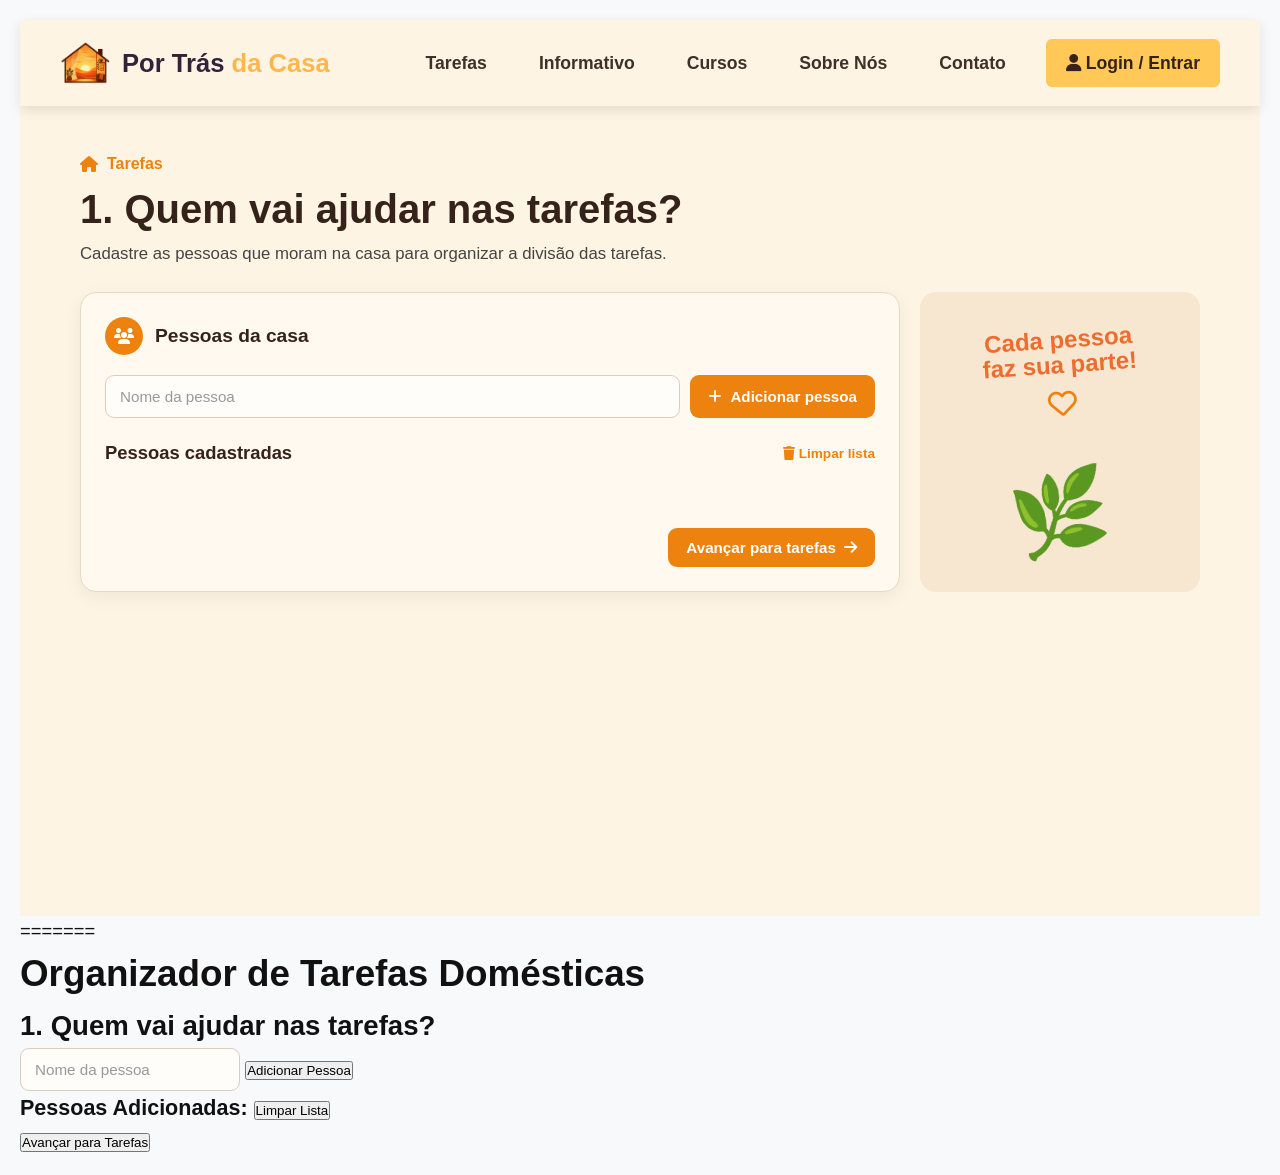
==== commit 0628f5bd: "Merge branch 'main' into codex/yohan" ====
--- a/DivisorDeTarefas.html
+++ b/DivisorDeTarefas.html
@@ -2089,4 +2089,512 @@
 
 </body>
 
+</html>
+=======
+  <head>
+    <meta charset="UTF-8" />
+    <title>Gerenciador de Tarefas Domésticas</title>
+    <!-- CSS ABAIXO -->
+    <style>
+      body {
+        font-family: Arial, sans-serif;
+        margin: 20px;
+      }
+      table {
+        border-collapse: collapse;
+        width: 100%;
+        margin-top: 15px;
+      }
+      th,
+      td {
+        border: 1px solid #ccc;
+        padding: 8px;
+        text-align: center;
+        vertical-align: top;
+        min-width: 110px;
+        min-height: 50px;
+      }
+      th {
+        background-color: #f2f2f2;
+      }
+      .tarefa-card {
+        background-color: #e3f2fd;
+        border: 1px solid #2196f3;
+        border-radius: 4px;
+        padding: 6px;
+        margin: 4px 0;
+        cursor: grab;
+        font-size: 13px;
+        user-select: none;
+      }
+      .tarefa-card:active {
+        cursor: grabbing;
+      }
+      /* Quando a mesma tarefa já existir no mesmo dia */
+      .tarefa-card.duplicada {
+        background-color: #ffebee !important;
+        border-color: #f44336 !important;
+        color: #c62828 !important;
+      }
+      .alerta-duplicada {
+        font-size: 10px;
+        color: #d32f2f;
+        display: block;
+        margin-top: 3px;
+        font-weight: bold;
+      }
+      .drop-zone {
+        min-height: 40px;
+      }
+      .drag-over {
+        background-color: #e8f5e9;
+      }
+      .campo-grupo {
+        margin-bottom: 10px;
+      }
+    </style>
+  </head>
+  <!-- HTML ABAIXO -->
+  <body>
+    <h1>Organizador de Tarefas Domésticas</h1>
+
+    <!-- BLOCO 1: Pessoas -->
+    <div id="bloco1">
+      <h2>1. Quem vai ajudar nas tarefas?</h2>
+      <input
+        type="text"
+        id="nomePessoa"
+        placeholder="Nome da pessoa"
+        onkeydown="if(event.key === 'Enter') adicionarPessoa()"
+      />
+      <button onclick="adicionarPessoa()">Adicionar Pessoa</button>
+
+      <h3>
+        Pessoas Adicionadas:
+        <button onclick="resetarPessoas()">Limpar Lista</button>
+      </h3>
+      <ul id="listaPessoas"></ul>
+
+      <button onclick="irParaBloco2()">Avançar para Tarefas</button>
+    </div>
+
+    <!-- BLOCO 2: Tarefas e Frequência juntas -->
+    <div id="bloco2" style="display: none">
+      <h2>2. Quais tarefas precisam ser feitas e com qual frequência?</h2>
+      <div class="campo-grupo">
+        <input
+          type="text"
+          id="nomeTarefa"
+          placeholder="Ex: Lavar louça"
+          onkeydown="if(event.key === 'Enter') document.getElementById('freqTarefa').focus()"
+        />
+        <label for="freqTarefa">Vezes por semana (1 a 7):</label>
+        <input
+          type="number"
+          id="freqTarefa"
+          min="1"
+          max="7"
+          placeholder="1"
+          onkeydown="if(event.key === 'Enter') adicionarTarefa()"
+        />
+        <button onclick="adicionarTarefa()">Adicionar Tarefa</button>
+      </div>
+
+      <h3>
+        Tarefas Adicionadas:
+        <button onclick="resetarTarefas()">Limpar Lista</button>
+      </h3>
+      <ul id="listaTarefas"></ul>
+
+      <button onclick="gerarTabela()">Gerar Tabela Semanal</button>
+    </div>
+
+    <!-- FINALIZAÇÃO: Tabela -->
+    <div id="blocoFinal" style="display: none">
+      <h2>Escala Semanal de Tarefas</h2>
+      <p>
+        <em
+          >Dica: Você pode arrastar os blocos de tarefas para mudar o dia ou a
+          pessoa! Se a tarefa ficar vermelha, significa que ela já está
+          atribuída a outra pessoa nesse mesmo dia.</em
+        >
+      </p>
+
+      <table id="tabelaEscala">
+        <thead>
+          <tr>
+            <th>Pessoas / Dias</th>
+            <th>Segunda</th>
+            <th>Terça</th>
+            <th>Quarta</th>
+            <th>Quinta</th>
+            <th>Sexta</th>
+            <th>Sábado</th>
+            <th>Domingo</th>
+          </tr>
+        </thead>
+        <tbody id="corpoTabela"></tbody>
+      </table>
+      <br />
+      <button onclick="reiniciar()">Recomeçar</button>
+    </div>
+
+    <!-- PROGRAMAÇÃO JS -->
+    <script>
+      const pessoas = [];
+      const tarefas = []; // Guarda objetos com { nome, freq }
+
+      const diasSemana = [
+        "Segunda",
+        "Terça",
+        "Quarta",
+        "Quinta",
+        "Sexta",
+        "Sábado",
+        "Domingo",
+      ];
+
+      // Variável para rastrear o elemento arrastado
+      let itemArrastado = null;
+
+      // --- BLOCO 1 ---
+      function adicionarPessoa() {
+        const input = document.getElementById("nomePessoa");
+        const nome = input.value.trim();
+        if (nome) {
+          pessoas.push(nome);
+          input.value = "";
+          atualizarListaPessoas();
+        }
+      }
+
+      function atualizarListaPessoas() {
+        const ul = document.getElementById("listaPessoas");
+        ul.innerHTML = pessoas
+          .map(
+            (p, index) => `
+          <li>
+              ${p}
+              <button onclick="editarPessoa(${index})">Editar</button>
+              <button onclick="excluirPessoa(${index})">Excluir</button>
+          </li>
+      `
+          )
+          .join("");
+      }
+
+      function editarPessoa(index) {
+        const novoNome = prompt("Edite o nome da pessoa:", pessoas[index]);
+        if (novoNome !== null && novoNome.trim() !== "") {
+          pessoas[index] = novoNome.trim();
+          atualizarListaPessoas();
+        }
+      }
+
+      function excluirPessoa(index) {
+        pessoas.splice(index, 1);
+        atualizarListaPessoas();
+      }
+
+      function resetarPessoas() {
+        if (pessoas.length === 0) return;
+        if (confirm("Tem certeza que deseja apagar todos os nomes da lista?")) {
+          pessoas.length = 0;
+          atualizarListaPessoas();
+        }
+      }
+
+      function irParaBloco2() {
+        if (pessoas.length === 0) {
+          alert("Adicione pelo menos uma pessoa!");
+          return;
+        }
+        document.getElementById("bloco1").style.display = "none";
+        document.getElementById("bloco2").style.display = "block";
+      }
+
+      // --- BLOCO 2 (Com validações de Frequência) ---
+      function adicionarTarefa() {
+        const inputNome = document.getElementById("nomeTarefa");
+        const inputFreq = document.getElementById("freqTarefa");
+
+        const nome = inputNome.value.trim();
+        const freqVal = parseInt(inputFreq.value) || 1;
+        if (!nome) {
+          alert("Digite o nome da tarefa!");
+          return;
+        }
+
+        // Regras de validação
+        if (isNaN(freqVal) || freqVal <= 0) {
+          alert("digite um número de 1 a 7");
+          return;
+        }
+
+        if (freqVal > 7) {
+          alert("escreva um número de 1 a 7");
+          return;
+        }
+
+        tarefas.push({ nome: nome, freq: freqVal });
+        inputNome.value = "";
+        inputNome.focus();
+        inputFreq.value = "";
+        atualizarListaTarefas();
+      }
+
+      function atualizarListaTarefas() {
+        const ul = document.getElementById("listaTarefas");
+        ul.innerHTML = tarefas
+          .map(
+            (t, index) => `
+          <li>
+              ${t.nome} (${t.freq}x por semana)
+              <button onclick="editarTarefa(${index})">Editar</button>
+              <button onclick="excluirTarefa(${index})">Excluir</button>
+          </li>
+      `
+          )
+          .join("");
+      }
+
+      function editarTarefa(index) {
+        const tarefaAtual = tarefas[index];
+        const novoNome = prompt("Edite o nome da tarefa:", tarefaAtual.nome);
+        if (novoNome === null || novoNome.trim() === "") return;
+
+        const novaFreqStr = prompt(
+          "Edite a frequência semanal (1 a 7):",
+          tarefaAtual.freq
+        );
+        const novaFreq = parseInt(novaFreqStr);
+
+        if (isNaN(novaFreq) || novaFreq <= 0) {
+          alert("digite um número de 1 a 7");
+          return;
+        }
+        if (novaFreq > 7) {
+          alert("escreva um número de 1 a 7");
+          return;
+        }
+
+        tarefas[index] = { nome: novoNome.trim(), freq: novaFreq };
+        atualizarListaTarefas();
+      }
+
+      function excluirTarefa(index) {
+        tarefas.splice(index, 1);
+        atualizarListaTarefas();
+      }
+
+      function resetarTarefas() {
+        if (tarefas.length === 0) return;
+        if (
+          confirm("Tem certeza que deseja apagar todas as tarefas da lista?")
+        ) {
+          tarefas.length = 0;
+          atualizarListaTarefas();
+        }
+      }
+
+      // --- FINALIZAÇÃO E LÓGICA DE DISTRIBUIÇÃO ---
+      function gerarTabela() {
+        if (tarefas.length === 0) {
+          alert("Adicione pelo menos uma tarefa!");
+          return;
+        }
+
+        // Estrutura de dados para a matriz final: matrizResultados[pessoaIndex][diaIndex] = Array de tarefas
+        const matrizResultados = pessoas.map(() => diasSemana.map(() => []));
+
+        // Contador de total de tarefas por pessoa na semana toda (para desempate)
+        const totalTarefasPessoa = pessoas.map(() => 0);
+
+        // Processar cada tarefa
+        tarefas.forEach((objTarefa) => {
+          const tarefaNome = objTarefa.nome;
+          const freq = objTarefa.freq;
+
+          // Distribui os dias proporcionalmente ao longo da semana
+          const diasSelecionados = calcularDiasEspacados(freq);
+
+          // Para cada dia sorteado, encontra a pessoa com MENOS tarefas naquele dia
+          diasSelecionados.forEach((diaIndex) => {
+            let melhorPessoaIndex = 0;
+            let menorCargaNoDia = Infinity;
+            let menorCargaNaSemana = Infinity;
+
+            pessoas.forEach((_, pIndex) => {
+              const cargaNoDia = matrizResultados[pIndex][diaIndex].length;
+              const cargaNaSemana = totalTarefasPessoa[pIndex];
+
+              // Busca quem tem menos tarefas no dia
+              if (cargaNoDia < menorCargaNoDia) {
+                menorCargaNoDia = cargaNoDia;
+                menorCargaNaSemana = cargaNaSemana;
+                melhorPessoaIndex = pIndex;
+              }
+              // Desempate: se empatar na carga do dia, escolhe quem tem menos tarefas no total da semana
+              else if (cargaNoDia === menorCargaNoDia) {
+                if (cargaNaSemana < menorCargaNaSemana) {
+                  menorCargaNaSemana = cargaNaSemana;
+                  melhorPessoaIndex = pIndex;
+                }
+              }
+            });
+
+            // Atribui a tarefa para a pessoa escolhida
+            matrizResultados[melhorPessoaIndex][diaIndex].push(tarefaNome);
+            totalTarefasPessoa[melhorPessoaIndex]++;
+          });
+        });
+
+        // Renderizar a tabela no HTML com suporte a Drag and Drop
+        const corpoTabela = document.getElementById("corpoTabela");
+        corpoTabela.innerHTML = "";
+
+        pessoas.forEach((pessoa, pIndex) => {
+          const tr = document.createElement("tr");
+
+          // Coluna do nome
+          let htmlLinha = `<td><strong>${pessoa}</strong></td>`;
+
+          // Colunas dos dias da semana
+          diasSemana.forEach((_, dIndex) => {
+            htmlLinha += `<td class="drop-zone" data-dia="${dIndex}" data-pessoa="${pIndex}"></td>`;
+          });
+
+          tr.innerHTML = htmlLinha;
+          corpoTabela.appendChild(tr);
+        });
+
+        // Inserir os blocos de tarefas nas células correspondentes
+        pessoas.forEach((_, pIndex) => {
+          diasSemana.forEach((_, dIndex) => {
+            const celula = corpoTabela.querySelector(
+              `td[data-pessoa="${pIndex}"][data-dia="${dIndex}"]`
+            );
+            const listaTarefasDoDia = matrizResultados[pIndex][dIndex];
+
+            listaTarefasDoDia.forEach((nomeTarefa) => {
+              const card = criarCardTarefa(nomeTarefa);
+              celula.appendChild(card);
+            });
+          });
+        });
+
+        configurarDragAndDrop();
+        atualizarVerificacoesDuplicidade();
+
+        document.getElementById("bloco2").style.display = "none";
+        document.getElementById("blocoFinal").style.display = "block";
+      }
+
+      // Criar elemento dragável para cada tarefa
+      function criarCardTarefa(nomeTarefa) {
+        const card = document.createElement("div");
+        card.className = "tarefa-card";
+        card.draggable = true;
+        card.dataset.tarefa = nomeTarefa;
+        card.innerHTML = `<span class="titulo-tarefa">${nomeTarefa}</span><span class="alerta-duplicada" style="display:none;">⚠️ Já em ${nomeTarefa} neste dia</span>`;
+
+        card.addEventListener("dragstart", (e) => {
+          itemArrastado = card;
+          e.dataTransfer.setData("text/plain", nomeTarefa);
+        });
+
+        card.addEventListener("dragend", () => {
+          itemArrastado = null;
+        });
+
+        return card;
+      }
+
+      // Configurar zonas de soltura (drop zones)
+      function configurarDragAndDrop() {
+        const celulas = document.querySelectorAll(".drop-zone");
+
+        celulas.forEach((celula) => {
+          celula.addEventListener("dragover", (e) => {
+            e.preventDefault();
+            celula.classList.add("drag-over");
+          });
+
+          celula.addEventListener("dragleave", () => {
+            celula.classList.remove("drag-over");
+          });
+
+          celula.addEventListener("drop", (e) => {
+            e.preventDefault();
+            celula.classList.remove("drag-over");
+
+            if (itemArrastado) {
+              celula.appendChild(itemArrastado);
+              atualizarVerificacoesDuplicidade();
+            }
+          });
+        });
+      }
+
+      // Atualizar avisos de duplicidade (sem bloquear o movimento)
+      function atualizarVerificacoesDuplicidade() {
+        diasSemana.forEach((diaNome, dIndex) => {
+          const celulasDoDia = document.querySelectorAll(
+            `td[data-dia="${dIndex}"]`
+          );
+
+          // Mapeia quantas vezes cada tarefa aparece nesse dia da semana
+          const contagemTarefas = {};
+
+          celulasDoDia.forEach((celula) => {
+            const cards = celula.querySelectorAll(".tarefa-card");
+            cards.forEach((card) => {
+              const nome = card.dataset.tarefa;
+              contagemTarefas[nome] = (contagemTarefas[nome] || 0) + 1;
+            });
+          });
+
+          // Aplica a estilização vermelha caso apareça mais de 1 vez no mesmo dia
+          celulasDoDia.forEach((celula) => {
+            const cards = celula.querySelectorAll(".tarefa-card");
+            cards.forEach((card) => {
+              const nome = card.dataset.tarefa;
+              const alerta = card.querySelector(".alerta-duplicada");
+
+              if (contagemTarefas[nome] > 1) {
+                card.classList.add("duplicada");
+                alerta.textContent = `⚠️ Já atribuído a ${diaNome}`;
+                alerta.style.display = "block";
+              } else {
+                card.classList.remove("duplicada");
+                alerta.style.display = "none";
+              }
+            });
+          });
+        });
+      }
+
+      // Função para espalhar os dias uniformemente durante a semana
+      function calcularDiasEspacados(freq) {
+        const dias = [];
+        const passo = 7 / freq;
+        for (let i = 0; i < freq; i++) {
+          const diaIndex = Math.floor(i * passo);
+          dias.push(diaIndex);
+        }
+        return dias;
+      }
+
+      function reiniciar() {
+        pessoas.length = 0;
+        tarefas.length = 0;
+
+        atualizarListaPessoas();
+        atualizarListaTarefas();
+
+        document.getElementById("blocoFinal").style.display = "none";
+        document.getElementById("bloco1").style.display = "block";
+      }
+    </script>
+  </body>
 </html>
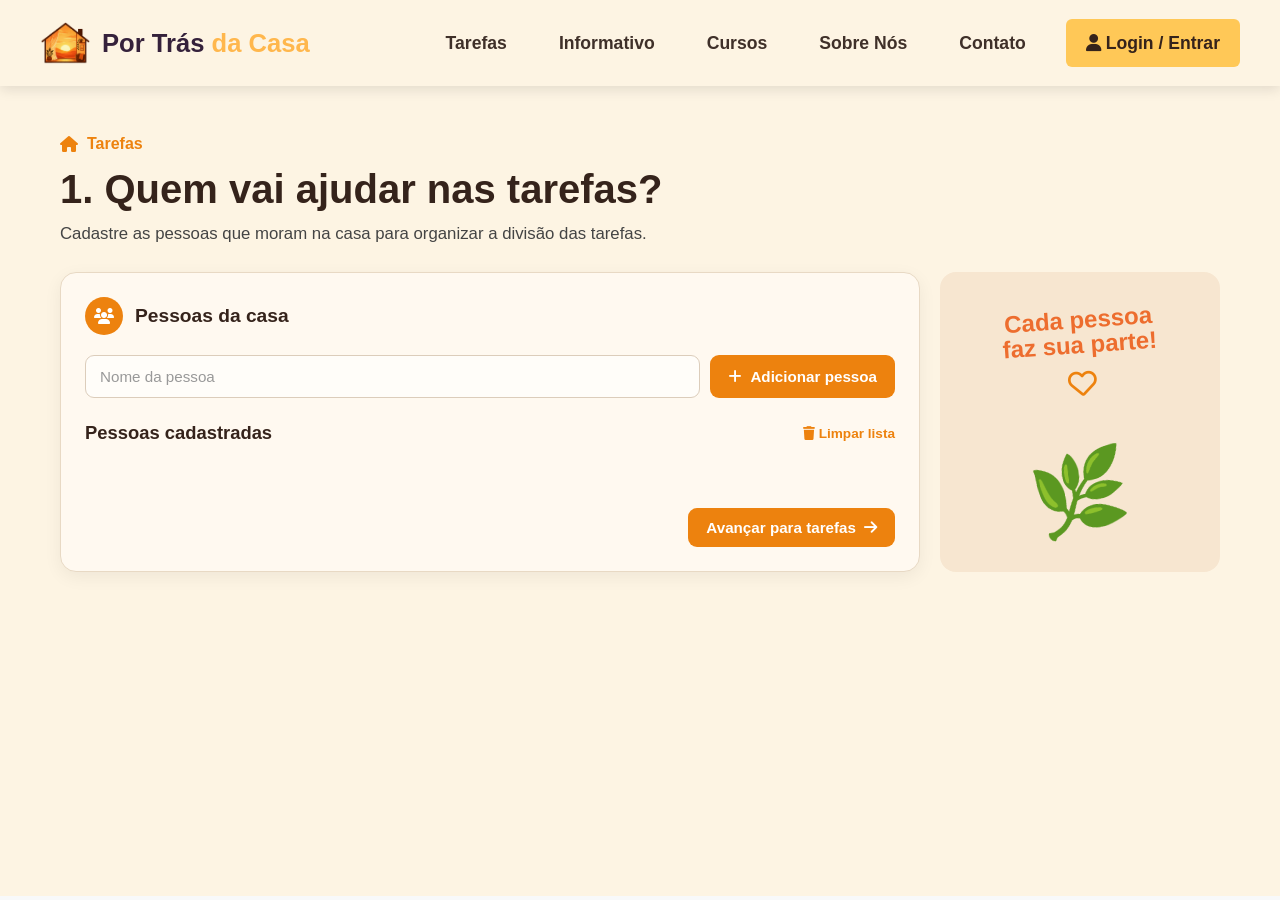
==== commit 817c3c74: "Limpeza de código removi o restante do código original que sobrou no merge" ====
--- a/DivisorDeTarefas.html
+++ b/DivisorDeTarefas.html
@@ -2090,511 +2090,3 @@
 </body>
 
 </html>
-=======
-  <head>
-    <meta charset="UTF-8" />
-    <title>Gerenciador de Tarefas Domésticas</title>
-    <!-- CSS ABAIXO -->
-    <style>
-      body {
-        font-family: Arial, sans-serif;
-        margin: 20px;
-      }
-      table {
-        border-collapse: collapse;
-        width: 100%;
-        margin-top: 15px;
-      }
-      th,
-      td {
-        border: 1px solid #ccc;
-        padding: 8px;
-        text-align: center;
-        vertical-align: top;
-        min-width: 110px;
-        min-height: 50px;
-      }
-      th {
-        background-color: #f2f2f2;
-      }
-      .tarefa-card {
-        background-color: #e3f2fd;
-        border: 1px solid #2196f3;
-        border-radius: 4px;
-        padding: 6px;
-        margin: 4px 0;
-        cursor: grab;
-        font-size: 13px;
-        user-select: none;
-      }
-      .tarefa-card:active {
-        cursor: grabbing;
-      }
-      /* Quando a mesma tarefa já existir no mesmo dia */
-      .tarefa-card.duplicada {
-        background-color: #ffebee !important;
-        border-color: #f44336 !important;
-        color: #c62828 !important;
-      }
-      .alerta-duplicada {
-        font-size: 10px;
-        color: #d32f2f;
-        display: block;
-        margin-top: 3px;
-        font-weight: bold;
-      }
-      .drop-zone {
-        min-height: 40px;
-      }
-      .drag-over {
-        background-color: #e8f5e9;
-      }
-      .campo-grupo {
-        margin-bottom: 10px;
-      }
-    </style>
-  </head>
-  <!-- HTML ABAIXO -->
-  <body>
-    <h1>Organizador de Tarefas Domésticas</h1>
-
-    <!-- BLOCO 1: Pessoas -->
-    <div id="bloco1">
-      <h2>1. Quem vai ajudar nas tarefas?</h2>
-      <input
-        type="text"
-        id="nomePessoa"
-        placeholder="Nome da pessoa"
-        onkeydown="if(event.key === 'Enter') adicionarPessoa()"
-      />
-      <button onclick="adicionarPessoa()">Adicionar Pessoa</button>
-
-      <h3>
-        Pessoas Adicionadas:
-        <button onclick="resetarPessoas()">Limpar Lista</button>
-      </h3>
-      <ul id="listaPessoas"></ul>
-
-      <button onclick="irParaBloco2()">Avançar para Tarefas</button>
-    </div>
-
-    <!-- BLOCO 2: Tarefas e Frequência juntas -->
-    <div id="bloco2" style="display: none">
-      <h2>2. Quais tarefas precisam ser feitas e com qual frequência?</h2>
-      <div class="campo-grupo">
-        <input
-          type="text"
-          id="nomeTarefa"
-          placeholder="Ex: Lavar louça"
-          onkeydown="if(event.key === 'Enter') document.getElementById('freqTarefa').focus()"
-        />
-        <label for="freqTarefa">Vezes por semana (1 a 7):</label>
-        <input
-          type="number"
-          id="freqTarefa"
-          min="1"
-          max="7"
-          placeholder="1"
-          onkeydown="if(event.key === 'Enter') adicionarTarefa()"
-        />
-        <button onclick="adicionarTarefa()">Adicionar Tarefa</button>
-      </div>
-
-      <h3>
-        Tarefas Adicionadas:
-        <button onclick="resetarTarefas()">Limpar Lista</button>
-      </h3>
-      <ul id="listaTarefas"></ul>
-
-      <button onclick="gerarTabela()">Gerar Tabela Semanal</button>
-    </div>
-
-    <!-- FINALIZAÇÃO: Tabela -->
-    <div id="blocoFinal" style="display: none">
-      <h2>Escala Semanal de Tarefas</h2>
-      <p>
-        <em
-          >Dica: Você pode arrastar os blocos de tarefas para mudar o dia ou a
-          pessoa! Se a tarefa ficar vermelha, significa que ela já está
-          atribuída a outra pessoa nesse mesmo dia.</em
-        >
-      </p>
-
-      <table id="tabelaEscala">
-        <thead>
-          <tr>
-            <th>Pessoas / Dias</th>
-            <th>Segunda</th>
-            <th>Terça</th>
-            <th>Quarta</th>
-            <th>Quinta</th>
-            <th>Sexta</th>
-            <th>Sábado</th>
-            <th>Domingo</th>
-          </tr>
-        </thead>
-        <tbody id="corpoTabela"></tbody>
-      </table>
-      <br />
-      <button onclick="reiniciar()">Recomeçar</button>
-    </div>
-
-    <!-- PROGRAMAÇÃO JS -->
-    <script>
-      const pessoas = [];
-      const tarefas = []; // Guarda objetos com { nome, freq }
-
-      const diasSemana = [
-        "Segunda",
-        "Terça",
-        "Quarta",
-        "Quinta",
-        "Sexta",
-        "Sábado",
-        "Domingo",
-      ];
-
-      // Variável para rastrear o elemento arrastado
-      let itemArrastado = null;
-
-      // --- BLOCO 1 ---
-      function adicionarPessoa() {
-        const input = document.getElementById("nomePessoa");
-        const nome = input.value.trim();
-        if (nome) {
-          pessoas.push(nome);
-          input.value = "";
-          atualizarListaPessoas();
-        }
-      }
-
-      function atualizarListaPessoas() {
-        const ul = document.getElementById("listaPessoas");
-        ul.innerHTML = pessoas
-          .map(
-            (p, index) => `
-          <li>
-              ${p}
-              <button onclick="editarPessoa(${index})">Editar</button>
-              <button onclick="excluirPessoa(${index})">Excluir</button>
-          </li>
-      `
-          )
-          .join("");
-      }
-
-      function editarPessoa(index) {
-        const novoNome = prompt("Edite o nome da pessoa:", pessoas[index]);
-        if (novoNome !== null && novoNome.trim() !== "") {
-          pessoas[index] = novoNome.trim();
-          atualizarListaPessoas();
-        }
-      }
-
-      function excluirPessoa(index) {
-        pessoas.splice(index, 1);
-        atualizarListaPessoas();
-      }
-
-      function resetarPessoas() {
-        if (pessoas.length === 0) return;
-        if (confirm("Tem certeza que deseja apagar todos os nomes da lista?")) {
-          pessoas.length = 0;
-          atualizarListaPessoas();
-        }
-      }
-
-      function irParaBloco2() {
-        if (pessoas.length === 0) {
-          alert("Adicione pelo menos uma pessoa!");
-          return;
-        }
-        document.getElementById("bloco1").style.display = "none";
-        document.getElementById("bloco2").style.display = "block";
-      }
-
-      // --- BLOCO 2 (Com validações de Frequência) ---
-      function adicionarTarefa() {
-        const inputNome = document.getElementById("nomeTarefa");
-        const inputFreq = document.getElementById("freqTarefa");
-
-        const nome = inputNome.value.trim();
-        const freqVal = parseInt(inputFreq.value) || 1;
-        if (!nome) {
-          alert("Digite o nome da tarefa!");
-          return;
-        }
-
-        // Regras de validação
-        if (isNaN(freqVal) || freqVal <= 0) {
-          alert("digite um número de 1 a 7");
-          return;
-        }
-
-        if (freqVal > 7) {
-          alert("escreva um número de 1 a 7");
-          return;
-        }
-
-        tarefas.push({ nome: nome, freq: freqVal });
-        inputNome.value = "";
-        inputNome.focus();
-        inputFreq.value = "";
-        atualizarListaTarefas();
-      }
-
-      function atualizarListaTarefas() {
-        const ul = document.getElementById("listaTarefas");
-        ul.innerHTML = tarefas
-          .map(
-            (t, index) => `
-          <li>
-              ${t.nome} (${t.freq}x por semana)
-              <button onclick="editarTarefa(${index})">Editar</button>
-              <button onclick="excluirTarefa(${index})">Excluir</button>
-          </li>
-      `
-          )
-          .join("");
-      }
-
-      function editarTarefa(index) {
-        const tarefaAtual = tarefas[index];
-        const novoNome = prompt("Edite o nome da tarefa:", tarefaAtual.nome);
-        if (novoNome === null || novoNome.trim() === "") return;
-
-        const novaFreqStr = prompt(
-          "Edite a frequência semanal (1 a 7):",
-          tarefaAtual.freq
-        );
-        const novaFreq = parseInt(novaFreqStr);
-
-        if (isNaN(novaFreq) || novaFreq <= 0) {
-          alert("digite um número de 1 a 7");
-          return;
-        }
-        if (novaFreq > 7) {
-          alert("escreva um número de 1 a 7");
-          return;
-        }
-
-        tarefas[index] = { nome: novoNome.trim(), freq: novaFreq };
-        atualizarListaTarefas();
-      }
-
-      function excluirTarefa(index) {
-        tarefas.splice(index, 1);
-        atualizarListaTarefas();
-      }
-
-      function resetarTarefas() {
-        if (tarefas.length === 0) return;
-        if (
-          confirm("Tem certeza que deseja apagar todas as tarefas da lista?")
-        ) {
-          tarefas.length = 0;
-          atualizarListaTarefas();
-        }
-      }
-
-      // --- FINALIZAÇÃO E LÓGICA DE DISTRIBUIÇÃO ---
-      function gerarTabela() {
-        if (tarefas.length === 0) {
-          alert("Adicione pelo menos uma tarefa!");
-          return;
-        }
-
-        // Estrutura de dados para a matriz final: matrizResultados[pessoaIndex][diaIndex] = Array de tarefas
-        const matrizResultados = pessoas.map(() => diasSemana.map(() => []));
-
-        // Contador de total de tarefas por pessoa na semana toda (para desempate)
-        const totalTarefasPessoa = pessoas.map(() => 0);
-
-        // Processar cada tarefa
-        tarefas.forEach((objTarefa) => {
-          const tarefaNome = objTarefa.nome;
-          const freq = objTarefa.freq;
-
-          // Distribui os dias proporcionalmente ao longo da semana
-          const diasSelecionados = calcularDiasEspacados(freq);
-
-          // Para cada dia sorteado, encontra a pessoa com MENOS tarefas naquele dia
-          diasSelecionados.forEach((diaIndex) => {
-            let melhorPessoaIndex = 0;
-            let menorCargaNoDia = Infinity;
-            let menorCargaNaSemana = Infinity;
-
-            pessoas.forEach((_, pIndex) => {
-              const cargaNoDia = matrizResultados[pIndex][diaIndex].length;
-              const cargaNaSemana = totalTarefasPessoa[pIndex];
-
-              // Busca quem tem menos tarefas no dia
-              if (cargaNoDia < menorCargaNoDia) {
-                menorCargaNoDia = cargaNoDia;
-                menorCargaNaSemana = cargaNaSemana;
-                melhorPessoaIndex = pIndex;
-              }
-              // Desempate: se empatar na carga do dia, escolhe quem tem menos tarefas no total da semana
-              else if (cargaNoDia === menorCargaNoDia) {
-                if (cargaNaSemana < menorCargaNaSemana) {
-                  menorCargaNaSemana = cargaNaSemana;
-                  melhorPessoaIndex = pIndex;
-                }
-              }
-            });
-
-            // Atribui a tarefa para a pessoa escolhida
-            matrizResultados[melhorPessoaIndex][diaIndex].push(tarefaNome);
-            totalTarefasPessoa[melhorPessoaIndex]++;
-          });
-        });
-
-        // Renderizar a tabela no HTML com suporte a Drag and Drop
-        const corpoTabela = document.getElementById("corpoTabela");
-        corpoTabela.innerHTML = "";
-
-        pessoas.forEach((pessoa, pIndex) => {
-          const tr = document.createElement("tr");
-
-          // Coluna do nome
-          let htmlLinha = `<td><strong>${pessoa}</strong></td>`;
-
-          // Colunas dos dias da semana
-          diasSemana.forEach((_, dIndex) => {
-            htmlLinha += `<td class="drop-zone" data-dia="${dIndex}" data-pessoa="${pIndex}"></td>`;
-          });
-
-          tr.innerHTML = htmlLinha;
-          corpoTabela.appendChild(tr);
-        });
-
-        // Inserir os blocos de tarefas nas células correspondentes
-        pessoas.forEach((_, pIndex) => {
-          diasSemana.forEach((_, dIndex) => {
-            const celula = corpoTabela.querySelector(
-              `td[data-pessoa="${pIndex}"][data-dia="${dIndex}"]`
-            );
-            const listaTarefasDoDia = matrizResultados[pIndex][dIndex];
-
-            listaTarefasDoDia.forEach((nomeTarefa) => {
-              const card = criarCardTarefa(nomeTarefa);
-              celula.appendChild(card);
-            });
-          });
-        });
-
-        configurarDragAndDrop();
-        atualizarVerificacoesDuplicidade();
-
-        document.getElementById("bloco2").style.display = "none";
-        document.getElementById("blocoFinal").style.display = "block";
-      }
-
-      // Criar elemento dragável para cada tarefa
-      function criarCardTarefa(nomeTarefa) {
-        const card = document.createElement("div");
-        card.className = "tarefa-card";
-        card.draggable = true;
-        card.dataset.tarefa = nomeTarefa;
-        card.innerHTML = `<span class="titulo-tarefa">${nomeTarefa}</span><span class="alerta-duplicada" style="display:none;">⚠️ Já em ${nomeTarefa} neste dia</span>`;
-
-        card.addEventListener("dragstart", (e) => {
-          itemArrastado = card;
-          e.dataTransfer.setData("text/plain", nomeTarefa);
-        });
-
-        card.addEventListener("dragend", () => {
-          itemArrastado = null;
-        });
-
-        return card;
-      }
-
-      // Configurar zonas de soltura (drop zones)
-      function configurarDragAndDrop() {
-        const celulas = document.querySelectorAll(".drop-zone");
-
-        celulas.forEach((celula) => {
-          celula.addEventListener("dragover", (e) => {
-            e.preventDefault();
-            celula.classList.add("drag-over");
-          });
-
-          celula.addEventListener("dragleave", () => {
-            celula.classList.remove("drag-over");
-          });
-
-          celula.addEventListener("drop", (e) => {
-            e.preventDefault();
-            celula.classList.remove("drag-over");
-
-            if (itemArrastado) {
-              celula.appendChild(itemArrastado);
-              atualizarVerificacoesDuplicidade();
-            }
-          });
-        });
-      }
-
-      // Atualizar avisos de duplicidade (sem bloquear o movimento)
-      function atualizarVerificacoesDuplicidade() {
-        diasSemana.forEach((diaNome, dIndex) => {
-          const celulasDoDia = document.querySelectorAll(
-            `td[data-dia="${dIndex}"]`
-          );
-
-          // Mapeia quantas vezes cada tarefa aparece nesse dia da semana
-          const contagemTarefas = {};
-
-          celulasDoDia.forEach((celula) => {
-            const cards = celula.querySelectorAll(".tarefa-card");
-            cards.forEach((card) => {
-              const nome = card.dataset.tarefa;
-              contagemTarefas[nome] = (contagemTarefas[nome] || 0) + 1;
-            });
-          });
-
-          // Aplica a estilização vermelha caso apareça mais de 1 vez no mesmo dia
-          celulasDoDia.forEach((celula) => {
-            const cards = celula.querySelectorAll(".tarefa-card");
-            cards.forEach((card) => {
-              const nome = card.dataset.tarefa;
-              const alerta = card.querySelector(".alerta-duplicada");
-
-              if (contagemTarefas[nome] > 1) {
-                card.classList.add("duplicada");
-                alerta.textContent = `⚠️ Já atribuído a ${diaNome}`;
-                alerta.style.display = "block";
-              } else {
-                card.classList.remove("duplicada");
-                alerta.style.display = "none";
-              }
-            });
-          });
-        });
-      }
-
-      // Função para espalhar os dias uniformemente durante a semana
-      function calcularDiasEspacados(freq) {
-        const dias = [];
-        const passo = 7 / freq;
-        for (let i = 0; i < freq; i++) {
-          const diaIndex = Math.floor(i * passo);
-          dias.push(diaIndex);
-        }
-        return dias;
-      }
-
-      function reiniciar() {
-        pessoas.length = 0;
-        tarefas.length = 0;
-
-        atualizarListaPessoas();
-        atualizarListaTarefas();
-
-        document.getElementById("blocoFinal").style.display = "none";
-        document.getElementById("bloco1").style.display = "block";
-      }
-    </script>
-  </body>
-</html>
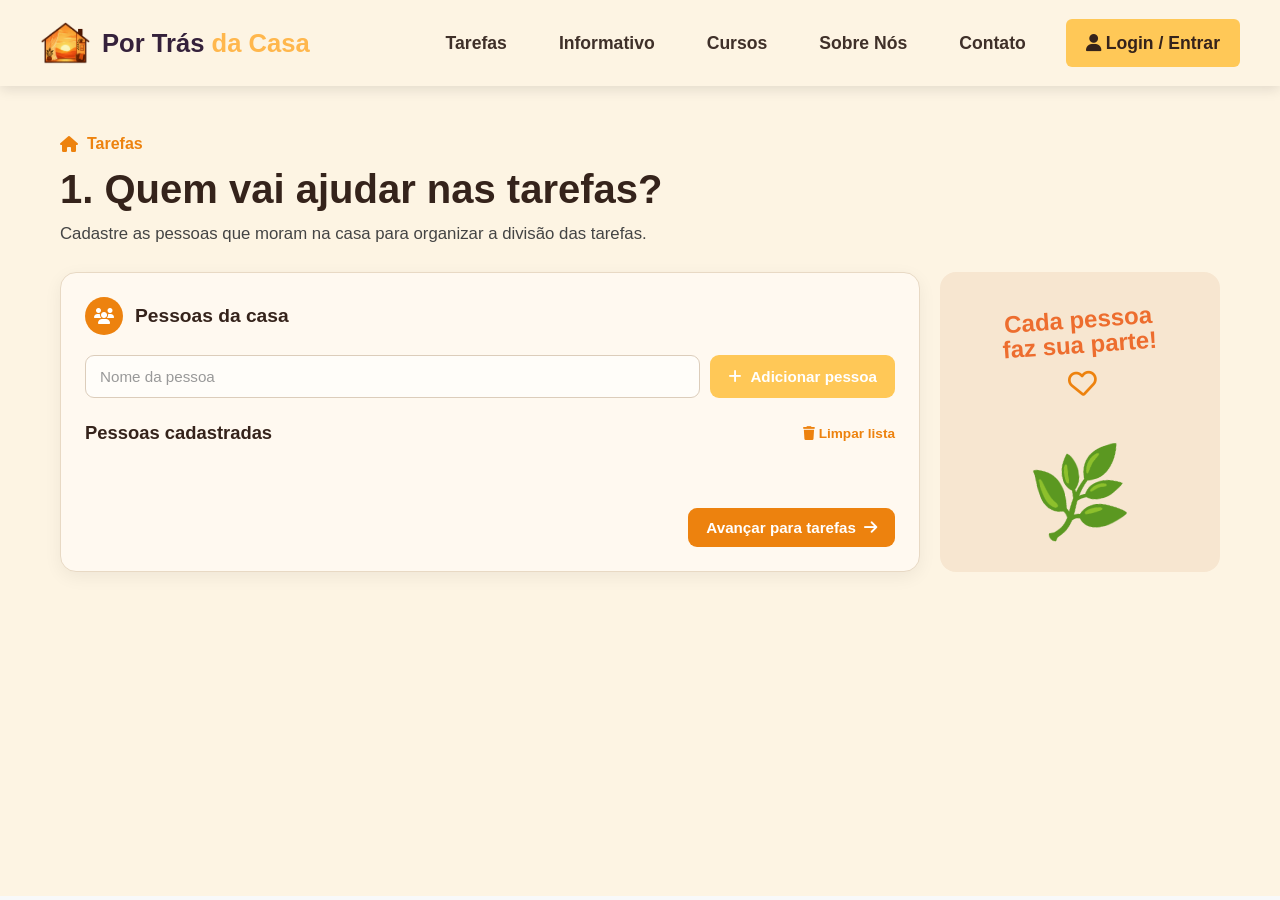
==== commit a876a555: "Altera cor de fundo do botão avançar para tarefas" ====
--- a/DivisorDeTarefas.html
+++ b/DivisorDeTarefas.html
@@ -194,12 +194,9 @@
 
           <div class="acoes-etapa">
 
-            <button type="button" onclick="irParaBloco2()" class="btn-principal">
-
+            <button type="button" onclick="irParaBloco2()" class="btn-principal btn-avancar-tarefas">
               Avançar para tarefas
-
               <i class="fa-solid fa-arrow-right"></i>
-
             </button>
 
           </div>
--- a/style-index.css
+++ b/style-index.css
@@ -155,7 +155,7 @@
 }
 
 .hero-text {
-  flex: 1;
+  flex: 6.5;
 }
 
 .hero-text h2 {
@@ -170,19 +170,64 @@
 }
 
 .hero-image {
-  flex: 1;
+  flex: 3.5;
 }
 
 .hero-image video {
   width: 100%;
-  aspect-ratio: 16 / 10;
-  height: auto;
+  aspect-ratio: 9 / 16;
+  max-height: 65vh; /* evita que o vídeo estoure a tela em telas altas */
   object-fit: cover;
-  /* Mantém o vídeo preenchendo a área sem distorcer */
   border-radius: 16px;
   box-shadow: 0px 8px 24px rgba(0, 0, 0, 0.12);
   display: block;
-}
+  margin: 0 auto; /* centraliza dentro da coluna de 30% */
+}
+
+/* cu */
+
+.video-wrapper {
+  position: relative;
+  width: 100%;
+  cursor: pointer;
+}
+
+.hero-image video {
+  width: 100%;
+  aspect-ratio: 9 / 16;
+  max-height: 65vh;
+  object-fit: cover;
+  border-radius: 16px;
+  box-shadow: 0px 8px 24px rgba(0, 0, 0, 0.12);
+  display: block;
+  margin: 0 auto;
+}
+
+.icon-overlay {
+  position: absolute;
+  top: 50%;
+  left: 50%;
+  transform: translate(-50%, -50%) scale(0.8);
+  width: 64px;
+  height: 64px;
+  border-radius: 50%;
+  background-color: rgba(0, 0, 0, 0.55);
+  color: #ffffff;
+  font-size: 1.5rem;
+  display: flex;
+  align-items: center;
+  justify-content: center;
+  opacity: 1;
+  transition: opacity 0.4s ease, transform 0.3s ease;
+  pointer-events: none; /* clique passa direto pro wrapper */
+}
+
+.icon-overlay.hidden {
+  opacity: 0;
+  transform: translate(-50%, -50%) scale(1.1);
+}
+
+/* cu */
 
 /* 1.5. SEÇÃO INFORMATIVA */
 .informativo-section {
@@ -319,6 +364,16 @@
     flex-direction: column;
   }
 
+  .hero-text,
+  .hero-image {
+    flex: 1; /* reseta pra 100% cada, empilhados */
+    width: 100%;
+  }
+
+  .hero-image video {
+    max-height: 50vh; /* menos espaço vertical no celular */
+  }
+
   .cursos-cards {
     flex-direction: column;
   }
@@ -832,4 +887,4 @@
     color: #000 !important;
   }
 
-}+}
--- a/style-divisor.css
+++ b/style-divisor.css
@@ -300,7 +300,7 @@
 
     border: none;
 
-    background-color: #ED820E;
+    background-color: #FFC857;
 
     color: white;
 
@@ -346,6 +346,12 @@
 
 }
 
+/* botão de cor diferente que na real nem precisava mudar */
+
+.btn-avancar-tarefas {
+    background-color: #ED820E
+  }
+
 
 /* =====================================================
    TÍTULO DA LISTA
